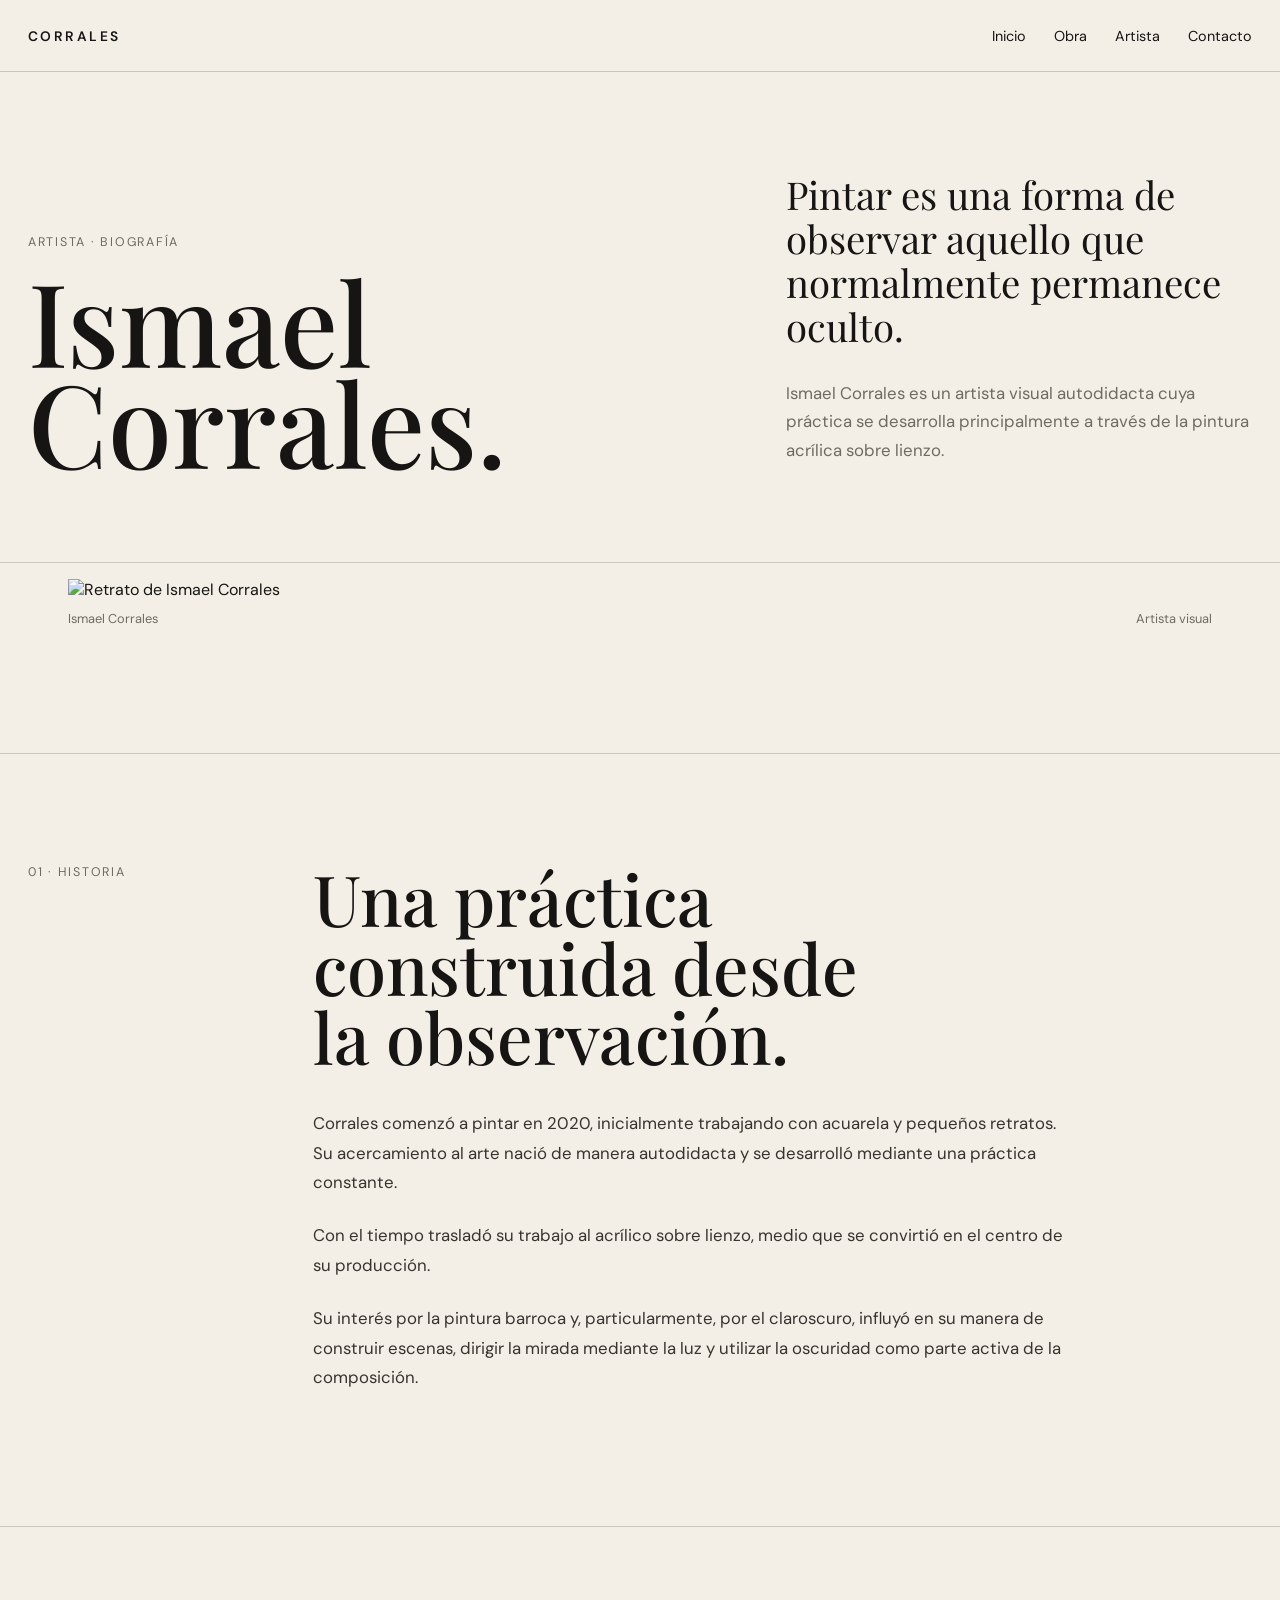
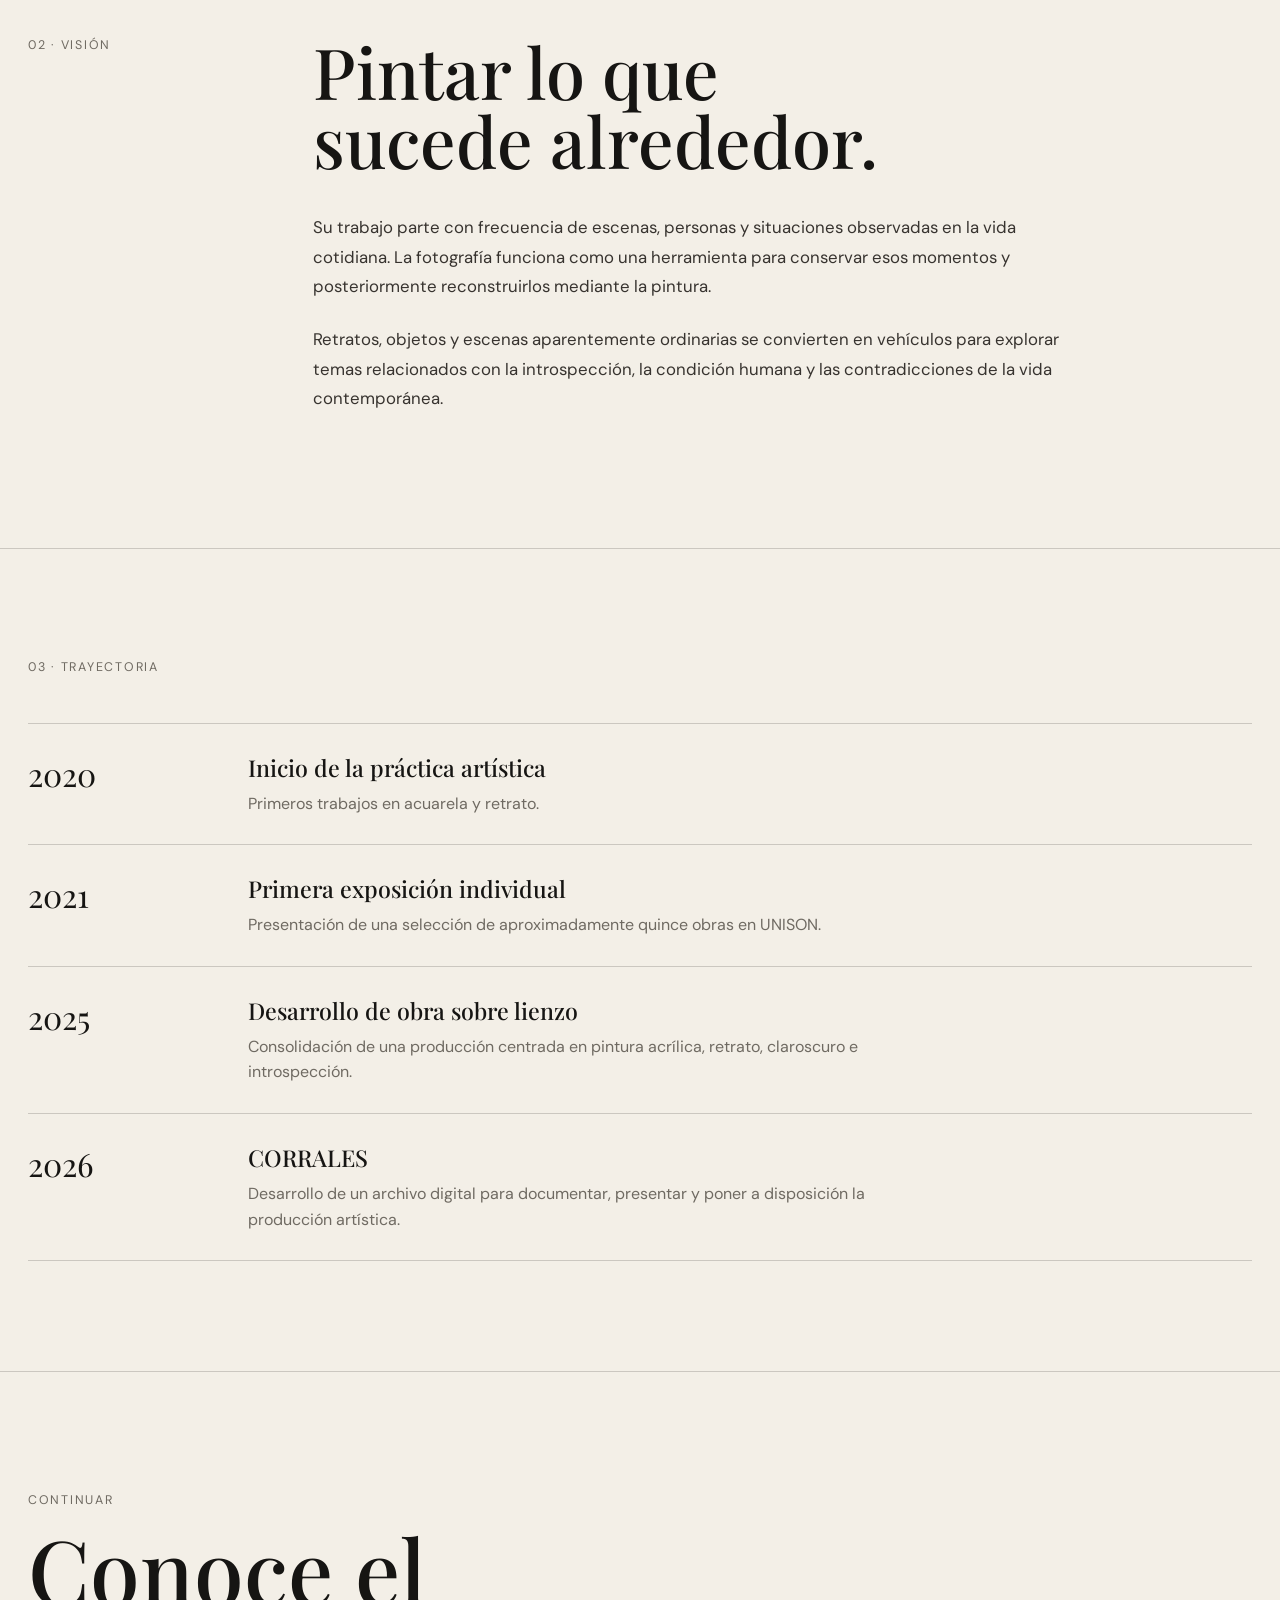
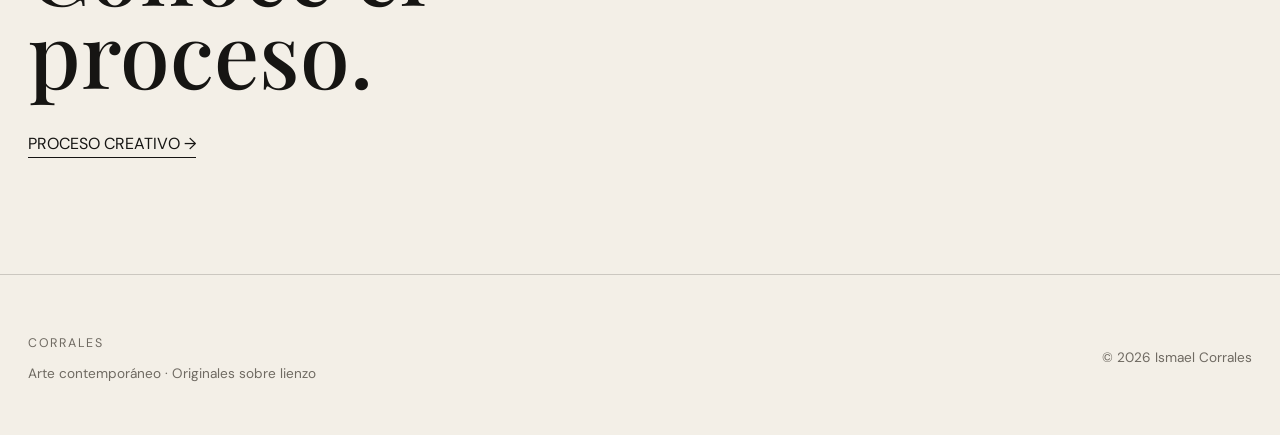
==== artista.html @ 4b5086c7 "Update artista.html" ====
<!DOCTYPE html>
<html lang="es">

<head>

  <meta charset="UTF-8">

  <meta
    name="viewport"
    content="width=device-width, initial-scale=1.0"
  >

  <title>Artista — Ismael Corrales</title>

  <meta
    name="description"
    content="Conoce la historia, trayectoria y práctica artística de Ismael Corrales."
  >


  <!-- FUENTES -->

  <link rel="preconnect" href="https://fonts.googleapis.com">

  <link
    rel="preconnect"
    href="https://fonts.gstatic.com"
    crossorigin
  >

  <link
    href="https://fonts.googleapis.com/css2?family=DM+Sans:wght@300;400;500;600&family=Playfair+Display:wght@400;500&display=swap"
    rel="stylesheet"
  >


  <!-- CSS -->

  <link
    rel="stylesheet"
    href="./styles.css?v=10"
  >

</head>


<body>


  <!-- =====================================================
       HEADER
       ===================================================== -->

  <header class="site-header">

    <a
      href="./index.html"
      class="brand"
    >
      CORRALES
    </a>


    <nav class="nav">

      <a href="./index.html">
        Inicio
      </a>

      <a href="./obra.html">
        Obra
      </a>

      <a href="./artista.html">
        Artista
      </a>

      <a href="./index.html#contacto">
        Contacto
      </a>

    </nav>

  </header>



  <main>


    <!-- =====================================================
         PRESENTACIÓN
         ===================================================== -->

    <section class="artist-hero">


      <div class="artist-hero-heading">

        <p class="eyebrow">
          ARTISTA · BIOGRAFÍA
        </p>

        <h1>
          Ismael<br>
          Corrales.
        </h1>

      </div>


      <div class="artist-introduction">

        <p class="artist-lead">
          Pintar es una forma de observar aquello que normalmente
          permanece oculto.
        </p>

        <p>
          Ismael Corrales es un artista visual autodidacta cuya práctica
          se desarrolla principalmente a través de la pintura acrílica
          sobre lienzo.
        </p>

      </div>

    </section>



    <!-- =====================================================
         RETRATO DEL ARTISTA
         ===================================================== -->

    <section class="artist-portrait">

      <figure class="artist-photo">

        <img
          src="./assets/8DF3FE0A-C471-41EB-BF52-36356DDD9F431.png"
          alt="Retrato de Ismael Corrales"
          loading="eager"
        >

        <figcaption>

          <span>
            Ismael Corrales
          </span>

          <span>
            Artista visual
          </span>

        </figcaption>

      </figure>

    </section>



    <!-- =====================================================
         HISTORIA
         ===================================================== -->

    <section class="artist-story">


      <div>

        <p class="section-number">
          01 · HISTORIA
        </p>

      </div>


      <div class="artist-story-content">

        <h2>
          Una práctica construida desde la observación.
        </h2>


        <p>
          Corrales comenzó a pintar en 2020, inicialmente trabajando
          con acuarela y pequeños retratos. Su acercamiento al arte
          nació de manera autodidacta y se desarrolló mediante una
          práctica constante.
        </p>


        <p>
          Con el tiempo trasladó su trabajo al acrílico sobre lienzo,
          medio que se convirtió en el centro de su producción.
        </p>


        <p>
          Su interés por la pintura barroca y, particularmente, por
          el claroscuro, influyó en su manera de construir escenas,
          dirigir la mirada mediante la luz y utilizar la oscuridad
          como parte activa de la composición.
        </p>

      </div>

    </section>



    <!-- =====================================================
         VISIÓN
         ===================================================== -->

    <section class="artist-story">


      <div>

        <p class="section-number">
          02 · VISIÓN
        </p>

      </div>


      <div class="artist-story-content">

        <h2>
          Pintar lo que sucede alrededor.
        </h2>


        <p>
          Su trabajo parte con frecuencia de escenas, personas y
          situaciones observadas en la vida cotidiana. La fotografía
          funciona como una herramienta para conservar esos momentos
          y posteriormente reconstruirlos mediante la pintura.
        </p>


        <p>
          Retratos, objetos y escenas aparentemente ordinarias se
          convierten en vehículos para explorar temas relacionados
          con la introspección, la condición humana y las
          contradicciones de la vida contemporánea.
        </p>

      </div>

    </section>



    <!-- =====================================================
         TRAYECTORIA
         ===================================================== -->

    <section class="artist-timeline">


      <p class="section-number">
        03 · TRAYECTORIA
      </p>


      <div class="timeline">


        <div class="timeline-item">

          <span>
            2020
          </span>

          <div>

            <h3>
              Inicio de la práctica artística
            </h3>

            <p>
              Primeros trabajos en acuarela y retrato.
            </p>

          </div>

        </div>



        <div class="timeline-item">

          <span>
            2021
          </span>

          <div>

            <h3>
              Primera exposición individual
            </h3>

            <p>
              Presentación de una selección de aproximadamente
              quince obras en UNISON.
            </p>

          </div>

        </div>



        <div class="timeline-item">

          <span>
            2025
          </span>

          <div>

            <h3>
              Desarrollo de obra sobre lienzo
            </h3>

            <p>
              Consolidación de una producción centrada en pintura
              acrílica, retrato, claroscuro e introspección.
            </p>

          </div>

        </div>



        <div class="timeline-item">

          <span>
            2026
          </span>

          <div>

            <h3>
              CORRALES
            </h3>

            <p>
              Desarrollo de un archivo digital para documentar,
              presentar y poner a disposición la producción artística.
            </p>

          </div>

        </div>


      </div>

    </section>



    <!-- =====================================================
         CONTINUAR
         ===================================================== -->

    <section class="artist-next">

      <p class="eyebrow">
        CONTINUAR
      </p>

      <h2>
        Conoce el<br>
        proceso.
      </h2>

      <a
        href="./proceso.html"
        class="text-link"
      >
        PROCESO CREATIVO →
      </a>

    </section>


  </main>



  <!-- =====================================================
       FOOTER
       ===================================================== -->

  <footer class="footer">

    <div>

      <p class="section-number">
        CORRALES
      </p>

      <p>
        Arte contemporáneo · Originales sobre lienzo
      </p>

    </div>


    <p>
      © 2026 Ismael Corrales
    </p>

  </footer>


</body>

</html>
---- styles.css ----
/* =========================================================
   CORRALES — STYLESHEET
   ========================================================= */

:root{
  --bg:#f3efe7;
  --ink:#161513;
  --muted:#6f6a62;
  --line:rgba(22,21,19,.18);
  --max:1420px;
}

*{
  box-sizing:border-box;
}

html{
  scroll-behavior:smooth;
}

body{
  margin:0;
  background:var(--bg);
  color:var(--ink);
  font-family:"DM Sans",sans-serif;
}

img{
  display:block;
  width:100%;
  height:auto;
}

a{
  color:inherit;
  text-decoration:none;
}


/* =========================================================
   HEADER
   ========================================================= */

.site-header{
  position:sticky;
  top:0;
  z-index:20;

  display:flex;
  align-items:center;
  justify-content:space-between;

  min-height:72px;
  padding:18px 28px;

  border-bottom:1px solid var(--line);

  background:rgba(243,239,231,.96);

  backdrop-filter:blur(10px);
  -webkit-backdrop-filter:blur(10px);
}

.brand{
  font-weight:600;
  letter-spacing:.18em;
  font-size:.86rem;
}

.nav{
  display:flex;
  gap:28px;
  font-size:.9rem;
}


/* =========================================================
   CONTENEDORES
   ========================================================= */

main,
.footer{
  max-width:var(--max);
  margin:auto;
}


/* =========================================================
   TIPOGRAFÍA GENERAL
   ========================================================= */

.eyebrow,
.section-number{
  margin:0;

  font-size:.78rem;

  text-transform:uppercase;

  letter-spacing:.14em;

  color:var(--muted);
}

h1,
h2{
  font-family:"Playfair Display",serif;
  font-weight:500;
}

.text-link{
  border-bottom:1px solid var(--ink);
  padding-bottom:3px;
}


/* =========================================================
   HOME — HERO
   ========================================================= */

.hero{
  min-height:92vh;

  padding:42px 28px 64px;

  display:grid;

  grid-template-columns:.8fr 1.2fr;

  gap:48px;

  align-items:end;
}

.hero-copy{
  padding-bottom:8vh;
}

.hero h1{
  font-size:clamp(3.1rem,7vw,7.2rem);

  line-height:.92;

  max-width:8.5ch;

  margin:20px 0 34px;
}

.hero-art img{
  max-height:74vh;

  object-fit:cover;
}

figcaption{
  display:flex;

  justify-content:space-between;

  gap:12px;

  margin-top:10px;

  font-size:.8rem;

  color:var(--muted);
}


/* =========================================================
   HOME — SECCIONES
   ========================================================= */

.section{
  padding:100px 28px;

  border-top:1px solid var(--line);
}

.section h2{
  font-size:clamp(2.8rem,5vw,5.8rem);

  line-height:1;

  margin:18px 0 40px;
}

.section p{
  line-height:1.65;
}


/* =========================================================
   HOME — OBRAS
   ========================================================= */

.works-grid{
  display:grid;

  grid-template-columns:repeat(2,minmax(0,1fr));

  gap:70px 28px;
}

.work h3{
  margin:14px 0 6px;

  font-family:"Playfair Display",serif;

  font-size:1.4rem;

  font-weight:500;
}

.work p{
  margin:3px 0;

  color:var(--muted);

  font-size:.85rem;
}


/* =========================================================
   CATÁLOGO — CABECERA
   ========================================================= */

.catalog-header{
  padding:90px 28px 65px;

  border-bottom:1px solid var(--line);
}

.catalog-header h1{
  margin:18px 0 18px;

  font-size:clamp(3.5rem,8vw,7rem);

  line-height:.95;
}

.catalog-intro{
  max-width:680px;

  margin:0;

  font-size:1.15rem;

  line-height:1.6;

  color:var(--muted);
}


/* =========================================================
   CATÁLOGO — FILTROS
   ========================================================= */

.catalog-filters{
  display:flex;

  flex-wrap:wrap;

  gap:10px 26px;

  margin-top:48px;

  padding-top:18px;

  border-top:1px solid var(--line);

  font-size:.85rem;

  text-transform:uppercase;

  letter-spacing:.08em;
}

.catalog-filters span,
.catalog-filters a{
  cursor:pointer;
}


/* =========================================================
   CATÁLOGO — GRID
   ========================================================= */

.catalog-grid{
  padding:70px 28px 120px;

  display:grid;

  grid-template-columns:repeat(2,minmax(0,1fr));

  gap:80px 28px;
}

.catalog-item{
  min-width:0;

  display:flex;

  flex-direction:column;
}

.catalog-item img{
  width:100%;

  height:auto;

  background:#ddd;
}

.catalog-info{
  margin-top:12px;

  padding-top:14px;

  border-top:1px solid var(--line);
}

.catalog-info h2{
  margin:0 0 10px;

  font-size:1.5rem;

  line-height:1.15;
}

.catalog-info p{
  margin:4px 0;

  color:var(--muted);

  font-size:.85rem;

  line-height:1.45;
}

.catalog-bottom{
  display:flex;

  justify-content:space-between;

  gap:20px;

  margin-top:16px;

  padding-top:12px;

  border-top:1px solid var(--line);

  font-size:.78rem;

  text-transform:uppercase;

  letter-spacing:.07em;
}


/* =========================================================
   FICHA INDIVIDUAL
   ========================================================= */

.artwork-page{
  padding-bottom:120px;
}

.artwork-heading{
  padding:90px 28px 60px;

  border-bottom:1px solid var(--line);
}

.artwork-heading h1{
  margin:18px 0 0;

  max-width:none;

  font-size:clamp(3.8rem,8vw,8rem);

  line-height:.92;
}

.artwork-layout{
  padding:70px 28px 110px;

  display:grid;

  grid-template-columns:minmax(0,1.55fr) minmax(280px,.65fr);

  gap:55px;

  align-items:start;
}

.artwork-image img{
  width:100%;

  height:auto;

  object-fit:contain;

  background:#e7e1d7;
}

.artwork-details{
  position:sticky;

  top:110px;
}

.artwork-meta{
  border-top:1px solid var(--line);
}

.artwork-meta p{
  display:grid;

  grid-template-columns:120px 1fr;

  gap:20px;

  margin:0;

  padding:14px 0;

  border-bottom:1px solid var(--line);

  font-size:.9rem;

  line-height:1.45;
}

.artwork-meta p span{
  color:var(--muted);

  text-transform:uppercase;

  letter-spacing:.08em;

  font-size:.69rem;
}

.artwork-button{
  display:inline-block;

  margin-top:28px;

  padding:15px 20px;

  background:var(--ink);

  color:var(--bg);

  font-size:.8rem;

  text-transform:uppercase;

  letter-spacing:.1em;
}

.artwork-text,
.artwork-purchase{
  padding:100px 28px;

  border-top:1px solid var(--line);

  display:grid;

  grid-template-columns:.4fr 1.6fr;

  gap:50px;
}

.artwork-text h2,
.artwork-purchase h2{
  margin:0 0 25px;

  font-size:clamp(2.8rem,5vw,5rem);

  line-height:1;
}

.artwork-text > div > p,
.artwork-purchase > div > p{
  max-width:760px;

  margin:0;

  font-size:1.08rem;

  line-height:1.7;

  color:#38342f;
}


/* =========================================================
   ARTISTA — HERO
   ========================================================= */

.artist-hero{
  padding:100px 28px 90px;

  display:grid;

  grid-template-columns:1.2fr .8fr;

  gap:60px;

  align-items:end;

  border-bottom:1px solid var(--line);
}

.artist-hero-heading h1{
  margin:20px 0 0;

  max-width:none;

  font-size:clamp(4rem,9vw,8.5rem);

  line-height:.88;
}

.artist-introduction{
  max-width:520px;

  padding-bottom:8px;
}

.artist-lead{
  margin:0 0 30px;

  font-family:"Playfair Display",serif;

  font-size:clamp(1.8rem,3vw,3rem);

  line-height:1.15;
}

.artist-introduction > p:last-child{
  margin:0;

  color:var(--muted);

  font-size:1.05rem;

  line-height:1.7;
}


/* =========================================================
   ARTISTA — RETRATO
   ========================================================= */

.artist-portrait{
  padding:0 28px 110px;
}

.artist-photo-placeholder{
  min-height:72vh;

  display:flex;

  align-items:center;

  justify-content:center;

  border:1px solid var(--line);

  background:#e4ded4;

  color:var(--muted);

  font-size:.72rem;

  letter-spacing:.15em;

  text-transform:uppercase;
}


/* =========================================================
   ARTISTA — HISTORIA / VISIÓN
   ========================================================= */

.artist-story{
  padding:110px 28px;

  display:grid;

  grid-template-columns:.4fr 1.6fr;

  gap:50px;

  border-top:1px solid var(--line);
}

.artist-story-content{
  max-width:900px;
}

.artist-story-content h2{
  margin:0 0 38px;

  max-width:14ch;

  font-size:clamp(3rem,5.5vw,6rem);

  line-height:.98;
}

.artist-story-content p{
  max-width:760px;

  margin:0 0 24px;

  font-size:1.05rem;

  line-height:1.75;

  color:#37332f;
}


/* =========================================================
   ARTISTA — TRAYECTORIA
   ========================================================= */

.artist-timeline{
  padding:110px 28px;

  border-top:1px solid var(--line);
}

.artist-timeline > .section-number{
  margin-bottom:48px;
}

.timeline{
  border-top:1px solid var(--line);
}

.timeline-item{
  display:grid;

  grid-template-columns:180px 1fr;

  gap:40px;

  padding:28px 0;

  border-bottom:1px solid var(--line);
}

.timeline-item > span{
  font-family:"Playfair Display",serif;

  font-size:2rem;
}

.timeline-item h3{
  margin:0 0 8px;

  font-family:"Playfair Display",serif;

  font-size:1.45rem;

  font-weight:500;
}

.timeline-item p{
  max-width:680px;

  margin:0;

  color:var(--muted);

  line-height:1.6;
}


/* =========================================================
   ARTISTA — SIGUIENTE
   ========================================================= */

.artist-next{
  padding:120px 28px;

  border-top:1px solid var(--line);
}

.artist-next h2{
  margin:20px 0 40px;

  font-size:clamp(3.5rem,7vw,7rem);

  line-height:.92;
}


/* =========================================================
   FOOTER
   ========================================================= */

.footer{
  padding:60px 28px 40px;

  border-top:1px solid var(--line);

  display:flex;

  justify-content:space-between;

  gap:30px;

  color:var(--muted);

  font-size:.85rem;
}


/* =========================================================
   TABLET
   ========================================================= */

@media(max-width:900px){

  .hero{
    grid-template-columns:1fr;
  }

  .works-grid{
    grid-template-columns:1fr;
  }

  .artwork-layout{
    grid-template-columns:1fr;
  }

  .artwork-details{
    position:static;
  }

  .artist-hero{
    grid-template-columns:1fr;
  }

  .artist-story{
    grid-template-columns:1fr;
  }

}


/* =========================================================
   MÓVIL
   ========================================================= */

@media(max-width:800px){

  .site-header{
    padding:18px;
  }

  .nav{
    display:none;
  }


  /* ---------- HOME ---------- */

  .hero{
    min-height:auto;

    padding:50px 18px 70px;

    grid-template-columns:1fr;

    gap:45px;
  }

  .hero-copy{
    padding-bottom:0;
  }

  .hero h1{
    font-size:clamp(3.2rem,15vw,5.2rem);
  }

  .section{
    padding:75px 18px;
  }

  .works-grid{
    grid-template-columns:1fr;

    gap:55px;
  }


  /* ---------- CATÁLOGO ---------- */

  .catalog-header{
    padding:70px 18px 42px;
  }

  .catalog-header h1{
    margin:18px 0 26px;

    font-size:clamp(3.2rem,14vw,5rem);

    line-height:.94;
  }

  .catalog-intro{
    max-width:330px;

    font-size:.98rem;

    line-height:1.55;
  }

  .catalog-filters{
    gap:12px 18px;

    margin-top:32px;

    padding-top:18px;

    font-size:.68rem;

    letter-spacing:.07em;
  }

  .catalog-grid{
    padding:42px 18px 90px;

    grid-template-columns:repeat(2,minmax(0,1fr));

    column-gap:14px;

    row-gap:52px;
  }

  .catalog-item img{
    aspect-ratio:4 / 5;

    object-fit:cover;

    object-position:center;
  }

  .catalog-info{
    margin-top:9px;

    padding-top:9px;
  }

  .catalog-info h2{
    margin:0 0 7px;

    font-size:.92rem;

    line-height:1.08;
  }

  .catalog-info p{
    margin:2px 0;

    font-size:.64rem;

    line-height:1.28;
  }

  .catalog-bottom{
    display:flex;

    flex-direction:column;

    gap:2px;

    margin-top:7px;

    padding-top:7px;

    font-size:.56rem;

    line-height:1.25;

    letter-spacing:.05em;
  }


  /* ---------- FICHA ---------- */

  .artwork-page{
    padding-bottom:80px;
  }

  .artwork-heading{
    padding:72px 18px 42px;
  }

  .artwork-heading h1{
    margin:16px 0 0;

    font-size:clamp(3.4rem,15vw,5.5rem);

    line-height:.92;
  }

  .artwork-layout{
    padding:38px 18px 80px;

    display:block;
  }

  .artwork-image{
    margin-bottom:38px;
  }

  .artwork-image img{
    width:100%;

    height:auto;

    object-fit:contain;

    background:transparent;
  }

  .artwork-details{
    position:static;
  }

  .artwork-meta p{
    grid-template-columns:92px 1fr;

    gap:14px;

    padding:12px 0;

    font-size:.82rem;
  }

  .artwork-meta p span{
    font-size:.6rem;
  }

  .artwork-button{
    width:100%;

    text-align:center;

    margin-top:22px;

    padding:15px 14px;

    font-size:.72rem;
  }

  .artwork-text,
  .artwork-purchase{
    padding:72px 18px;

    display:block;
  }

  .artwork-text .section-number,
  .artwork-purchase .section-number{
    margin-bottom:28px;
  }

  .artwork-text h2,
  .artwork-purchase h2{
    margin:0 0 24px;

    font-size:clamp(2.7rem,12vw,4rem);
  }

  .artwork-text > div > p,
  .artwork-purchase > div > p{
    font-size:1rem;

    line-height:1.65;
  }


  /* =======================================================
     ARTISTA — MÓVIL
     ======================================================= */

  .artist-hero{
    padding:72px 18px 58px;

    display:block;
  }

  .artist-hero-heading h1{
    margin:16px 0 42px;

    font-size:clamp(4rem,19vw,6rem);

    line-height:.86;
  }

  .artist-introduction{
    max-width:none;
  }

  .artist-lead{
    margin-bottom:24px;

    font-size:2rem;

    line-height:1.12;
  }

  .artist-introduction > p:last-child{
    font-size:.96rem;

    line-height:1.65;
  }


  /* ---------- RETRATO ---------- */

  .artist-portrait{
    padding:0 18px 80px;
  }

  .artist-photo-placeholder{
    min-height:62vh;

    font-size:.62rem;
  }


  /* ---------- HISTORIA ---------- */

  .artist-story{
    padding:78px 18px;

    display:block;
  }

  .artist-story > div:first-child{
    margin-bottom:32px;
  }

  .artist-story-content h2{
    margin:0 0 30px;

    font-size:clamp(3rem,13vw,4.6rem);

    line-height:.96;
  }

  .artist-story-content p{
    font-size:.98rem;

    line-height:1.68;
  }


  /* ---------- TRAYECTORIA ---------- */

  .artist-timeline{
    padding:78px 18px;
  }

  .artist-timeline > .section-number{
    margin-bottom:34px;
  }

  .timeline-item{
    grid-template-columns:70px 1fr;

    gap:18px;

    padding:22px 0;
  }

  .timeline-item > span{
    font-size:1.4rem;
  }

  .timeline-item h3{
    font-size:1.15rem;

    line-height:1.2;
  }

  .timeline-item p{
    font-size:.86rem;

    line-height:1.55;
  }


  /* ---------- SIGUIENTE ---------- */

  .artist-next{
    padding:82px 18px;
  }

  .artist-next h2{
    margin:18px 0 34px;

    font-size:clamp(3.2rem,15vw,5rem);
  }


  /* ---------- FOOTER ---------- */

  .footer{
    padding:45px 18px 30px;

    display:block;

    font-size:.78rem;
  }

  .footer > p{
    margin-top:30px;
  }

}


/* =========================================================
   PANTALLAS MUY PEQUEÑAS
   ========================================================= */

@media(max-width:380px){

  .catalog-grid{
    padding-left:14px;

    padding-right:14px;

    column-gap:10px;
  }

  .catalog-info h2{
    font-size:.86rem;
  }

  .catalog-info p{
    font-size:.61rem;
  }

  .catalog-bottom{
    font-size:.53rem;
  }

  .artwork-meta p{
    grid-template-columns:82px 1fr;
  }

  .artist-lead{
    font-size:1.75rem;
  }

}
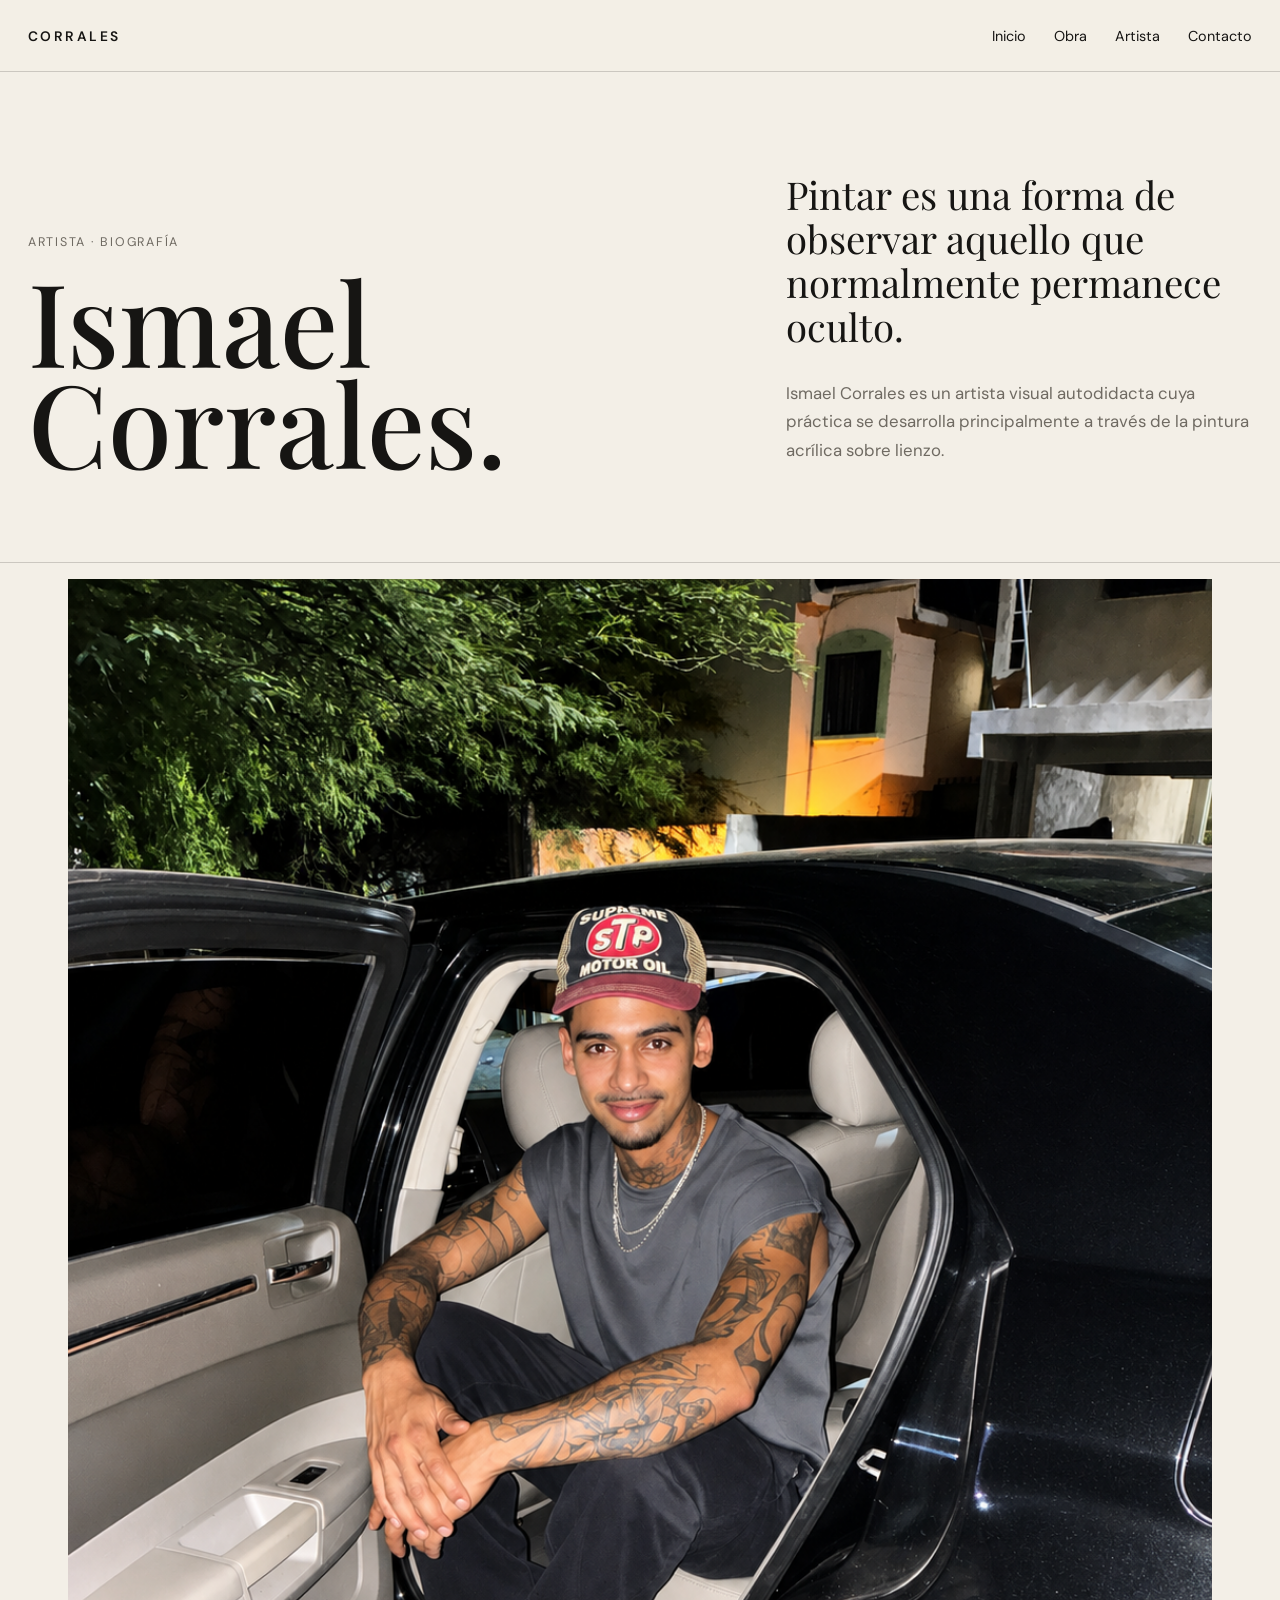
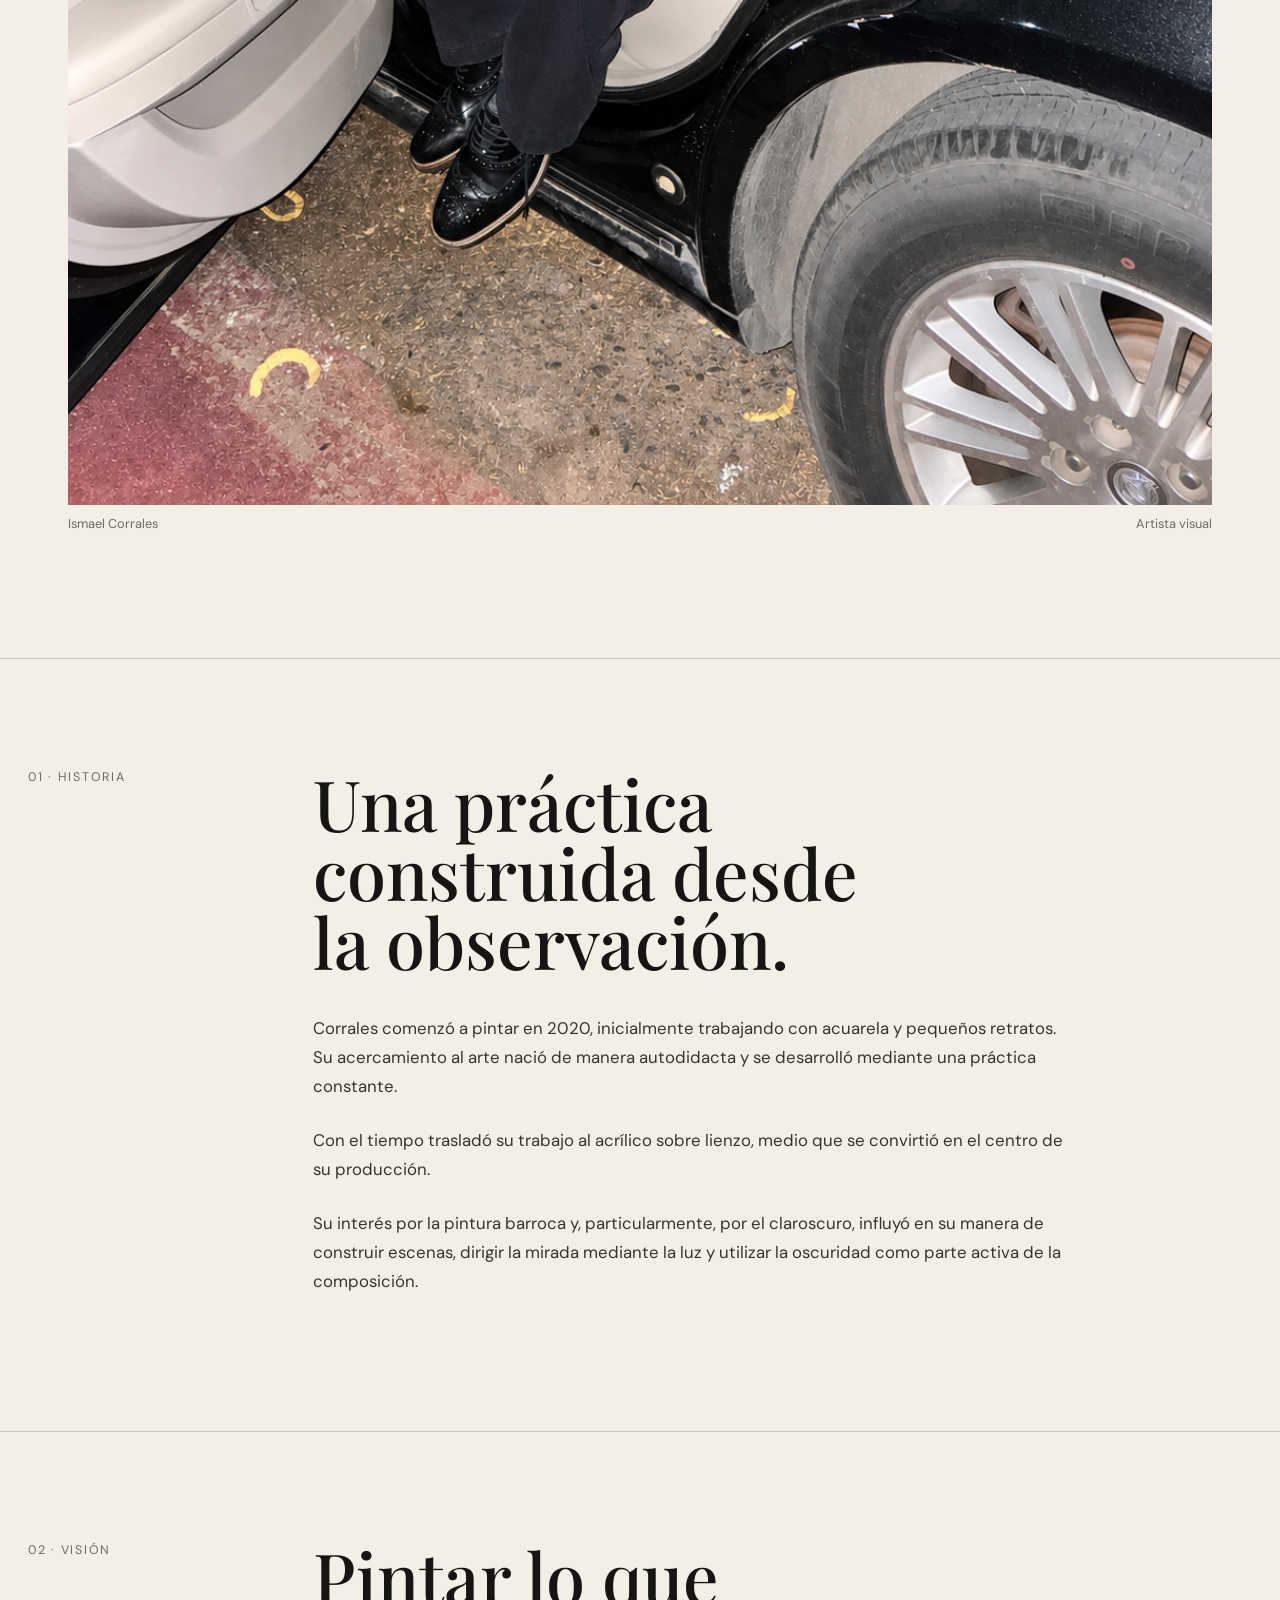
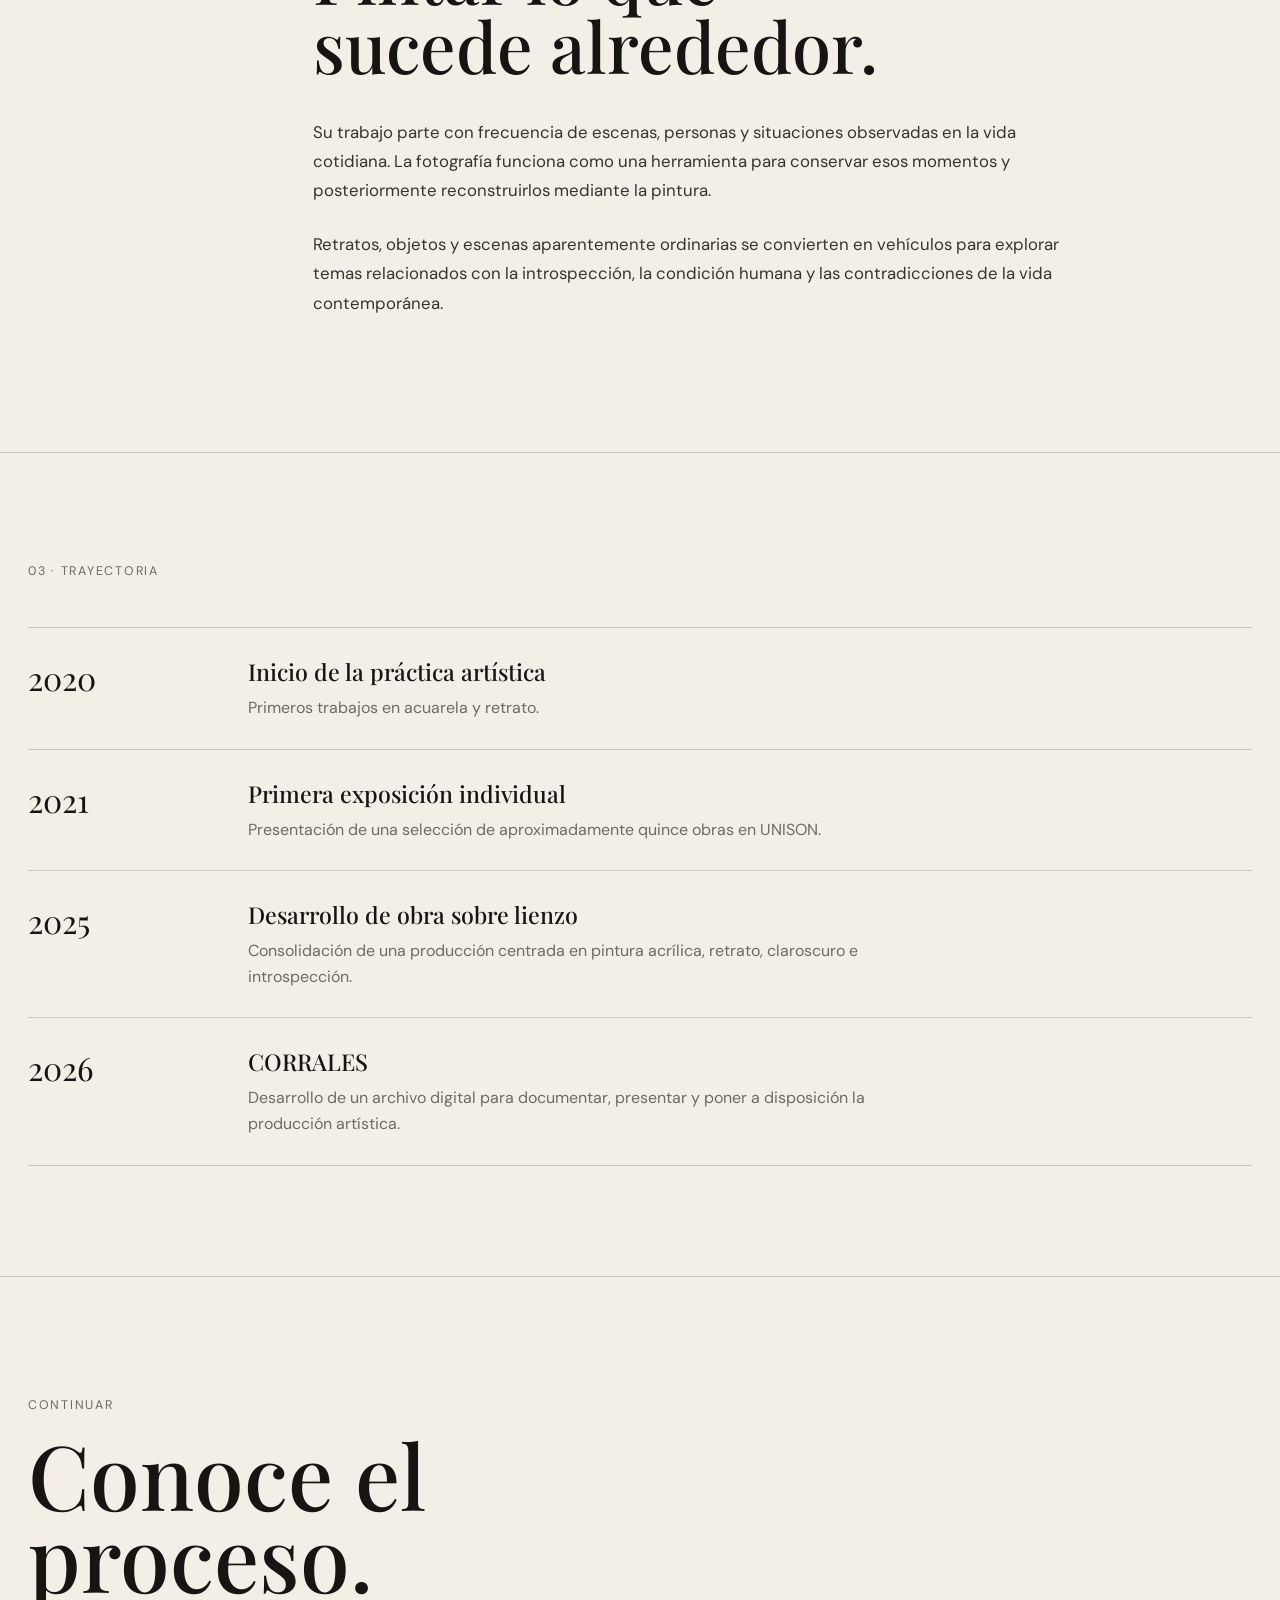
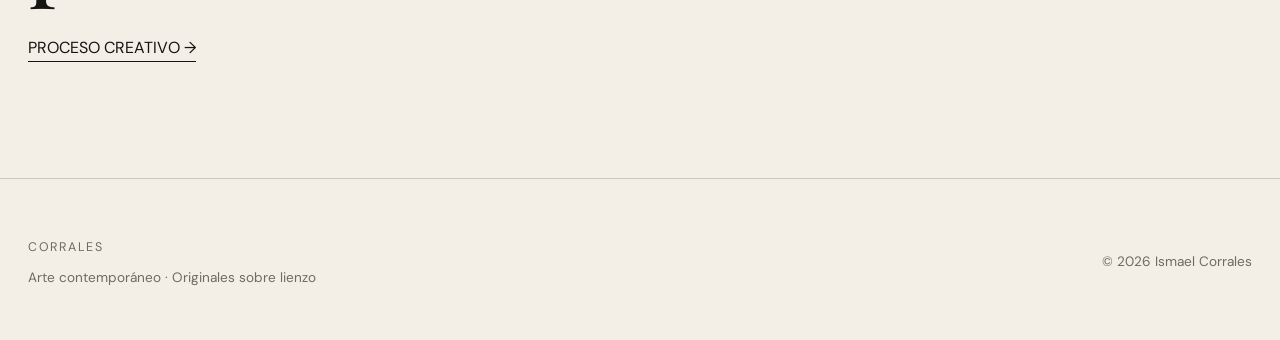
==== commit 2e234b8b: "Update artista.html" ====
--- a/artista.html
+++ b/artista.html
@@ -137,7 +137,7 @@
       <figure class="artist-photo">
 
         <img
-          src="./assets/8DF3FE0A-C471-41EB-BF52-36356DDD9F431.png"
+          src="./assets/retrato.png.PNG"
           alt="Retrato de Ismael Corrales"
           loading="eager"
         >
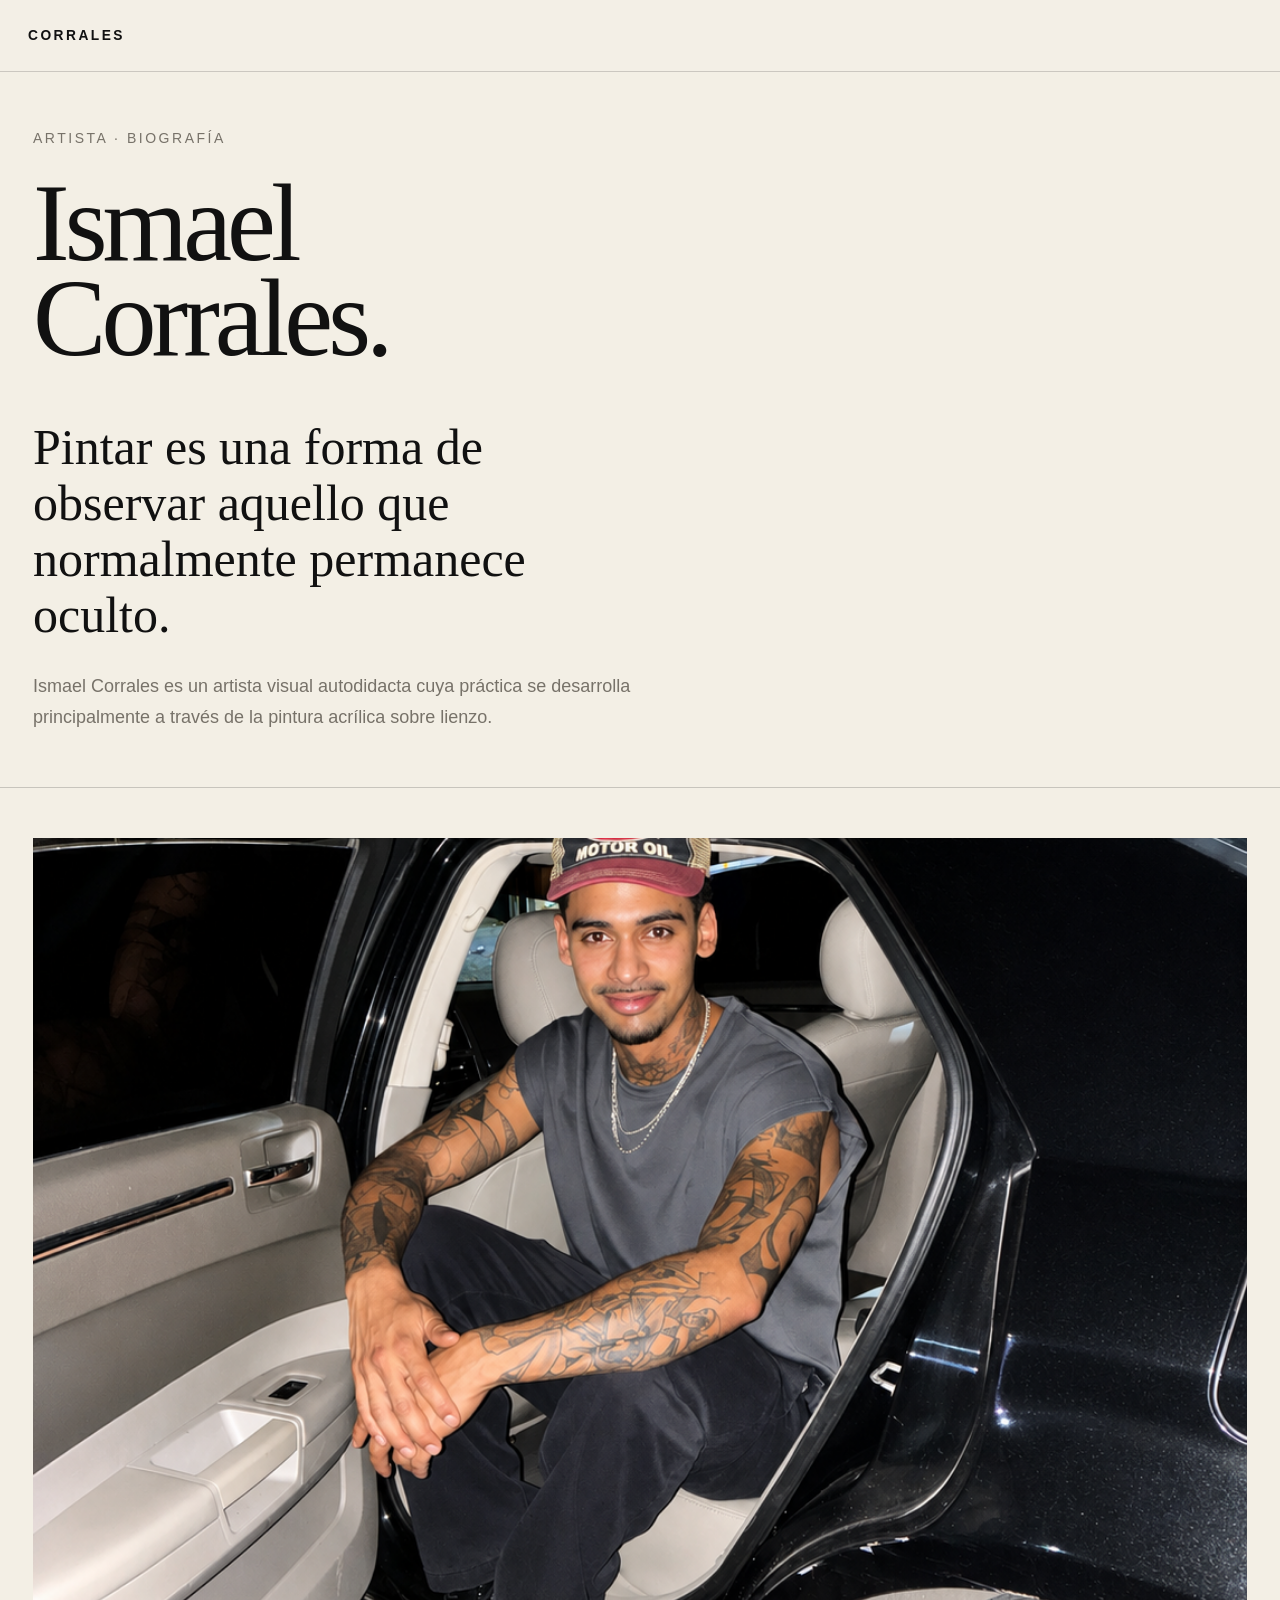
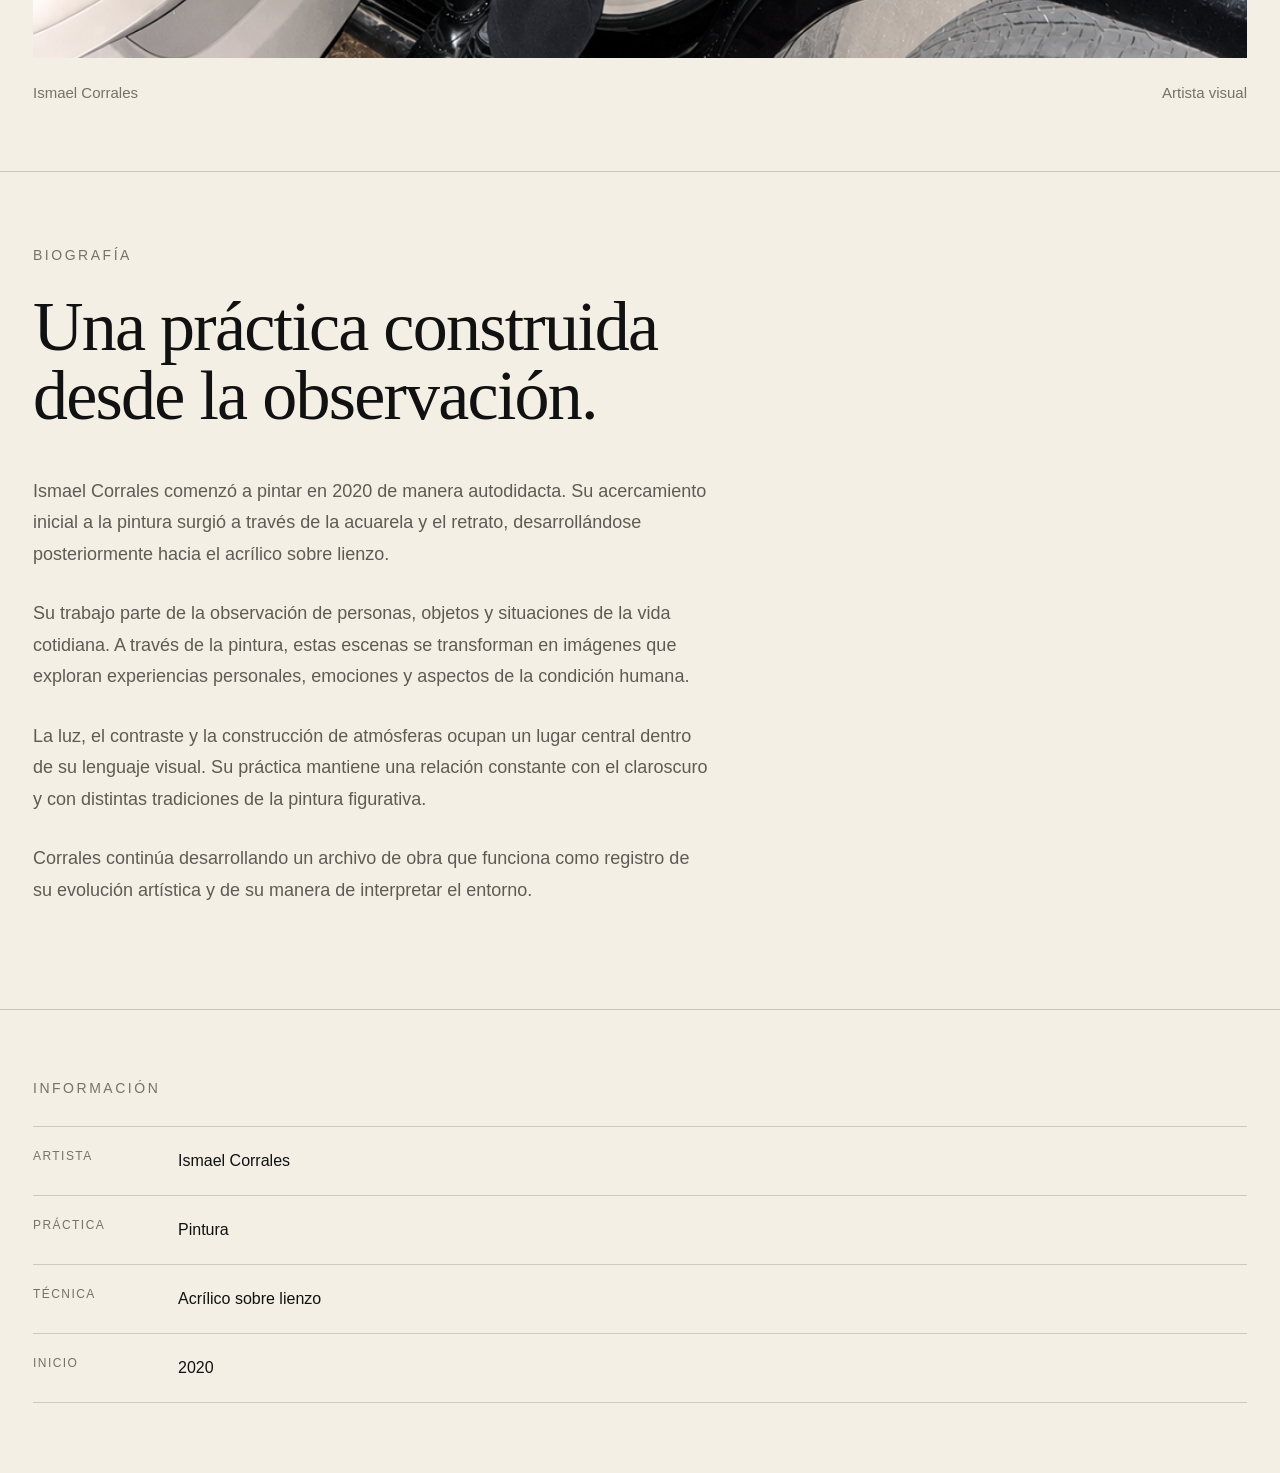
==== commit 839ddab2: "Update artista.html" ====
--- a/artista.html
+++ b/artista.html
@@ -2,7 +2,6 @@
 <html lang="es">
 
 <head>
-
   <meta charset="UTF-8">
 
   <meta
@@ -10,77 +9,230 @@
     content="width=device-width, initial-scale=1.0"
   >
 
-  <title>Artista — Ismael Corrales</title>
-
-  <meta
-    name="description"
-    content="Conoce la historia, trayectoria y práctica artística de Ismael Corrales."
-  >
-
-
-  <!-- FUENTES -->
-
-  <link rel="preconnect" href="https://fonts.googleapis.com">
-
-  <link
-    rel="preconnect"
-    href="https://fonts.gstatic.com"
-    crossorigin
-  >
-
-  <link
-    href="https://fonts.googleapis.com/css2?family=DM+Sans:wght@300;400;500;600&family=Playfair+Display:wght@400;500&display=swap"
-    rel="stylesheet"
-  >
-
-
-  <!-- CSS -->
-
-  <link
-    rel="stylesheet"
-    href="./styles.css?v=10"
-  >
-
+  <title>Ismael Corrales — Artista</title>
+
+  <link rel="stylesheet" href="./styles.css?v=12">
+
+  <style>
+
+    /* =========================
+       PÁGINA ARTISTA
+    ========================= */
+
+    .artist-page {
+      background: #f3efe5;
+      color: #111;
+    }
+
+
+    /* CABECERA */
+
+    .artist-header {
+      padding: 58px 33px 55px;
+      border-bottom: 1px solid rgba(0,0,0,.18);
+    }
+
+    .artist-eyebrow {
+      margin: 0 0 30px;
+      font-family: Arial, Helvetica, sans-serif;
+      font-size: 14px;
+      letter-spacing: .18em;
+      text-transform: uppercase;
+      color: #777269;
+    }
+
+    .artist-title {
+      margin: 0;
+      font-family: Georgia, "Times New Roman", serif;
+      font-size: clamp(64px, 14vw, 110px);
+      line-height: .86;
+      font-weight: 400;
+      letter-spacing: -.045em;
+    }
+
+    .artist-statement {
+      max-width: 620px;
+      margin: 54px 0 28px;
+      font-family: Georgia, "Times New Roman", serif;
+      font-size: clamp(31px, 7vw, 50px);
+      line-height: 1.12;
+      font-weight: 400;
+    }
+
+    .artist-intro {
+      max-width: 620px;
+      margin: 0;
+      font-family: Arial, Helvetica, sans-serif;
+      font-size: 18px;
+      line-height: 1.7;
+      color: #777269;
+    }
+
+
+    /* RETRATO */
+
+    .artist-portrait {
+      padding: 0 33px 70px;
+      border-bottom: 1px solid rgba(0,0,0,.18);
+    }
+
+    .artist-photo {
+      margin: 0;
+      padding-top: 50px;
+    }
+
+    .artist-photo img {
+      display: block;
+      width: 100%;
+      height: auto;
+      max-height: 820px;
+      object-fit: cover;
+      object-position: center;
+    }
+
+    .artist-photo figcaption {
+      display: flex;
+      justify-content: space-between;
+      gap: 20px;
+      padding-top: 16px;
+
+      font-family: Arial, Helvetica, sans-serif;
+      font-size: 15px;
+      color: #777269;
+    }
+
+
+    /* BIOGRAFÍA */
+
+    .artist-biography {
+      padding: 75px 33px;
+      border-bottom: 1px solid rgba(0,0,0,.18);
+    }
+
+    .section-label {
+      margin: 0 0 30px;
+      font-family: Arial, Helvetica, sans-serif;
+      font-size: 14px;
+      letter-spacing: .18em;
+      text-transform: uppercase;
+      color: #777269;
+    }
+
+    .biography-title {
+      max-width: 650px;
+      margin: 0 0 45px;
+      font-family: Georgia, "Times New Roman", serif;
+      font-size: clamp(42px, 9vw, 70px);
+      line-height: .98;
+      font-weight: 400;
+      letter-spacing: -.025em;
+    }
+
+    .biography-text {
+      max-width: 680px;
+    }
+
+    .biography-text p {
+      margin: 0 0 28px;
+      font-family: Arial, Helvetica, sans-serif;
+      font-size: 18px;
+      line-height: 1.75;
+      color: #5f5b54;
+    }
+
+
+    /* DATOS */
+
+    .artist-details {
+      padding: 70px 33px;
+    }
+
+    .artist-detail-row {
+      display: grid;
+      grid-template-columns: 115px 1fr;
+      gap: 30px;
+
+      padding: 22px 0;
+      border-top: 1px solid rgba(0,0,0,.16);
+    }
+
+    .artist-detail-row:last-child {
+      border-bottom: 1px solid rgba(0,0,0,.16);
+    }
+
+    .detail-label {
+      font-family: Arial, Helvetica, sans-serif;
+      font-size: 12px;
+      letter-spacing: .12em;
+      text-transform: uppercase;
+      color: #777269;
+    }
+
+    .detail-value {
+      font-family: Arial, Helvetica, sans-serif;
+      font-size: 16px;
+      line-height: 1.5;
+    }
+
+
+    /* MÓVIL */
+
+    @media (max-width: 600px) {
+
+      .artist-header {
+        padding: 55px 33px 60px;
+      }
+
+      .artist-title {
+        font-size: 19vw;
+      }
+
+      .artist-statement {
+        margin-top: 48px;
+        font-size: 9vw;
+      }
+
+      .artist-intro {
+        font-size: 17px;
+      }
+
+      .artist-portrait {
+        padding-left: 33px;
+        padding-right: 33px;
+      }
+
+      .artist-photo img {
+        width: 100%;
+        max-height: none;
+      }
+
+      .artist-biography {
+        padding-top: 65px;
+        padding-bottom: 65px;
+      }
+
+      .artist-detail-row {
+        grid-template-columns: 100px 1fr;
+        gap: 20px;
+      }
+
+    }
+
+  </style>
 </head>
 
 
-<body>
-
-
-  <!-- =====================================================
-       HEADER
-       ===================================================== -->
+<body class="artist-page">
+
+
+  <!-- CABECERA GENERAL -->
 
   <header class="site-header">
 
-    <a
-      href="./index.html"
-      class="brand"
-    >
+    <a href="./index.html" class="brand">
       CORRALES
     </a>
 
-
-    <nav class="nav">
-
-      <a href="./index.html">
-        Inicio
-      </a>
-
-      <a href="./obra.html">
-        Obra
-      </a>
-
-      <a href="./artista.html">
-        Artista
-      </a>
-
-      <a href="./index.html#contacto">
-        Contacto
-      </a>
-
-    </nav>
-
   </header>
 
 
@@ -88,49 +240,34 @@
   <main>
 
 
-    <!-- =====================================================
-         PRESENTACIÓN
-         ===================================================== -->
-
-    <section class="artist-hero">
-
-
-      <div class="artist-hero-heading">
-
-        <p class="eyebrow">
-          ARTISTA · BIOGRAFÍA
-        </p>
-
-        <h1>
-          Ismael<br>
-          Corrales.
-        </h1>
-
-      </div>
-
-
-      <div class="artist-introduction">
-
-        <p class="artist-lead">
-          Pintar es una forma de observar aquello que normalmente
-          permanece oculto.
-        </p>
-
-        <p>
-          Ismael Corrales es un artista visual autodidacta cuya práctica
-          se desarrolla principalmente a través de la pintura acrílica
-          sobre lienzo.
-        </p>
-
-      </div>
+    <!-- INTRODUCCIÓN -->
+
+    <section class="artist-header">
+
+      <p class="artist-eyebrow">
+        Artista · Biografía
+      </p>
+
+      <h1 class="artist-title">
+        Ismael<br>
+        Corrales.
+      </h1>
+
+      <p class="artist-statement">
+        Pintar es una forma de observar aquello que normalmente permanece oculto.
+      </p>
+
+      <p class="artist-intro">
+        Ismael Corrales es un artista visual autodidacta cuya práctica
+        se desarrolla principalmente a través de la pintura acrílica
+        sobre lienzo.
+      </p>
 
     </section>
 
 
 
-    <!-- =====================================================
-         RETRATO DEL ARTISTA
-         ===================================================== -->
+    <!-- RETRATO -->
 
     <section class="artist-portrait">
 
@@ -143,15 +280,8 @@
         >
 
         <figcaption>
-
-          <span>
-            Ismael Corrales
-          </span>
-
-          <span>
-            Artista visual
-          </span>
-
+          <span>Ismael Corrales</span>
+          <span>Artista visual</span>
         </figcaption>
 
       </figure>
@@ -160,266 +290,120 @@
 
 
 
-    <!-- =====================================================
-         HISTORIA
-         ===================================================== -->
-
-    <section class="artist-story">
-
-
-      <div>
-
-        <p class="section-number">
-          01 · HISTORIA
+    <!-- BIOGRAFÍA -->
+
+    <section class="artist-biography">
+
+      <p class="section-label">
+        Biografía
+      </p>
+
+      <h2 class="biography-title">
+        Una práctica construida desde la observación.
+      </h2>
+
+      <div class="biography-text">
+
+        <p>
+          Ismael Corrales comenzó a pintar en 2020 de manera autodidacta.
+          Su acercamiento inicial a la pintura surgió a través de la
+          acuarela y el retrato, desarrollándose posteriormente hacia
+          el acrílico sobre lienzo.
         </p>
 
+        <p>
+          Su trabajo parte de la observación de personas, objetos y
+          situaciones de la vida cotidiana. A través de la pintura,
+          estas escenas se transforman en imágenes que exploran
+          experiencias personales, emociones y aspectos de la
+          condición humana.
+        </p>
+
+        <p>
+          La luz, el contraste y la construcción de atmósferas ocupan
+          un lugar central dentro de su lenguaje visual. Su práctica
+          mantiene una relación constante con el claroscuro y con
+          distintas tradiciones de la pintura figurativa.
+        </p>
+
+        <p>
+          Corrales continúa desarrollando un archivo de obra que
+          funciona como registro de su evolución artística y de su
+          manera de interpretar el entorno.
+        </p>
+
       </div>
 
-
-      <div class="artist-story-content">
-
-        <h2>
-          Una práctica construida desde la observación.
-        </h2>
-
-
-        <p>
-          Corrales comenzó a pintar en 2020, inicialmente trabajando
-          con acuarela y pequeños retratos. Su acercamiento al arte
-          nació de manera autodidacta y se desarrolló mediante una
-          práctica constante.
-        </p>
-
-
-        <p>
-          Con el tiempo trasladó su trabajo al acrílico sobre lienzo,
-          medio que se convirtió en el centro de su producción.
-        </p>
-
-
-        <p>
-          Su interés por la pintura barroca y, particularmente, por
-          el claroscuro, influyó en su manera de construir escenas,
-          dirigir la mirada mediante la luz y utilizar la oscuridad
-          como parte activa de la composición.
-        </p>
+    </section>
+
+
+
+    <!-- INFORMACIÓN -->
+
+    <section class="artist-details">
+
+      <p class="section-label">
+        Información
+      </p>
+
+
+      <div class="artist-detail-row">
+
+        <span class="detail-label">
+          Artista
+        </span>
+
+        <span class="detail-value">
+          Ismael Corrales
+        </span>
 
       </div>
 
+
+      <div class="artist-detail-row">
+
+        <span class="detail-label">
+          Práctica
+        </span>
+
+        <span class="detail-value">
+          Pintura
+        </span>
+
+      </div>
+
+
+      <div class="artist-detail-row">
+
+        <span class="detail-label">
+          Técnica
+        </span>
+
+        <span class="detail-value">
+          Acrílico sobre lienzo
+        </span>
+
+      </div>
+
+
+      <div class="artist-detail-row">
+
+        <span class="detail-label">
+          Inicio
+        </span>
+
+        <span class="detail-value">
+          2020
+        </span>
+
+      </div>
+
     </section>
 
 
-
-    <!-- =====================================================
-         VISIÓN
-         ===================================================== -->
-
-    <section class="artist-story">
-
-
-      <div>
-
-        <p class="section-number">
-          02 · VISIÓN
-        </p>
-
-      </div>
-
-
-      <div class="artist-story-content">
-
-        <h2>
-          Pintar lo que sucede alrededor.
-        </h2>
-
-
-        <p>
-          Su trabajo parte con frecuencia de escenas, personas y
-          situaciones observadas en la vida cotidiana. La fotografía
-          funciona como una herramienta para conservar esos momentos
-          y posteriormente reconstruirlos mediante la pintura.
-        </p>
-
-
-        <p>
-          Retratos, objetos y escenas aparentemente ordinarias se
-          convierten en vehículos para explorar temas relacionados
-          con la introspección, la condición humana y las
-          contradicciones de la vida contemporánea.
-        </p>
-
-      </div>
-
-    </section>
-
-
-
-    <!-- =====================================================
-         TRAYECTORIA
-         ===================================================== -->
-
-    <section class="artist-timeline">
-
-
-      <p class="section-number">
-        03 · TRAYECTORIA
-      </p>
-
-
-      <div class="timeline">
-
-
-        <div class="timeline-item">
-
-          <span>
-            2020
-          </span>
-
-          <div>
-
-            <h3>
-              Inicio de la práctica artística
-            </h3>
-
-            <p>
-              Primeros trabajos en acuarela y retrato.
-            </p>
-
-          </div>
-
-        </div>
-
-
-
-        <div class="timeline-item">
-
-          <span>
-            2021
-          </span>
-
-          <div>
-
-            <h3>
-              Primera exposición individual
-            </h3>
-
-            <p>
-              Presentación de una selección de aproximadamente
-              quince obras en UNISON.
-            </p>
-
-          </div>
-
-        </div>
-
-
-
-        <div class="timeline-item">
-
-          <span>
-            2025
-          </span>
-
-          <div>
-
-            <h3>
-              Desarrollo de obra sobre lienzo
-            </h3>
-
-            <p>
-              Consolidación de una producción centrada en pintura
-              acrílica, retrato, claroscuro e introspección.
-            </p>
-
-          </div>
-
-        </div>
-
-
-
-        <div class="timeline-item">
-
-          <span>
-            2026
-          </span>
-
-          <div>
-
-            <h3>
-              CORRALES
-            </h3>
-
-            <p>
-              Desarrollo de un archivo digital para documentar,
-              presentar y poner a disposición la producción artística.
-            </p>
-
-          </div>
-
-        </div>
-
-
-      </div>
-
-    </section>
-
-
-
-    <!-- =====================================================
-         CONTINUAR
-         ===================================================== -->
-
-    <section class="artist-next">
-
-      <p class="eyebrow">
-        CONTINUAR
-      </p>
-
-      <h2>
-        Conoce el<br>
-        proceso.
-      </h2>
-
-      <a
-        href="./proceso.html"
-        class="text-link"
-      >
-        PROCESO CREATIVO →
-      </a>
-
-    </section>
-
-
   </main>
 
 
-
-  <!-- =====================================================
-       FOOTER
-       ===================================================== -->
-
-  <footer class="footer">
-
-    <div>
-
-      <p class="section-number">
-        CORRALES
-      </p>
-
-      <p>
-        Arte contemporáneo · Originales sobre lienzo
-      </p>
-
-    </div>
-
-
-    <p>
-      © 2026 Ismael Corrales
-    </p>
-
-  </footer>
-
-
 </body>
 
 </html>
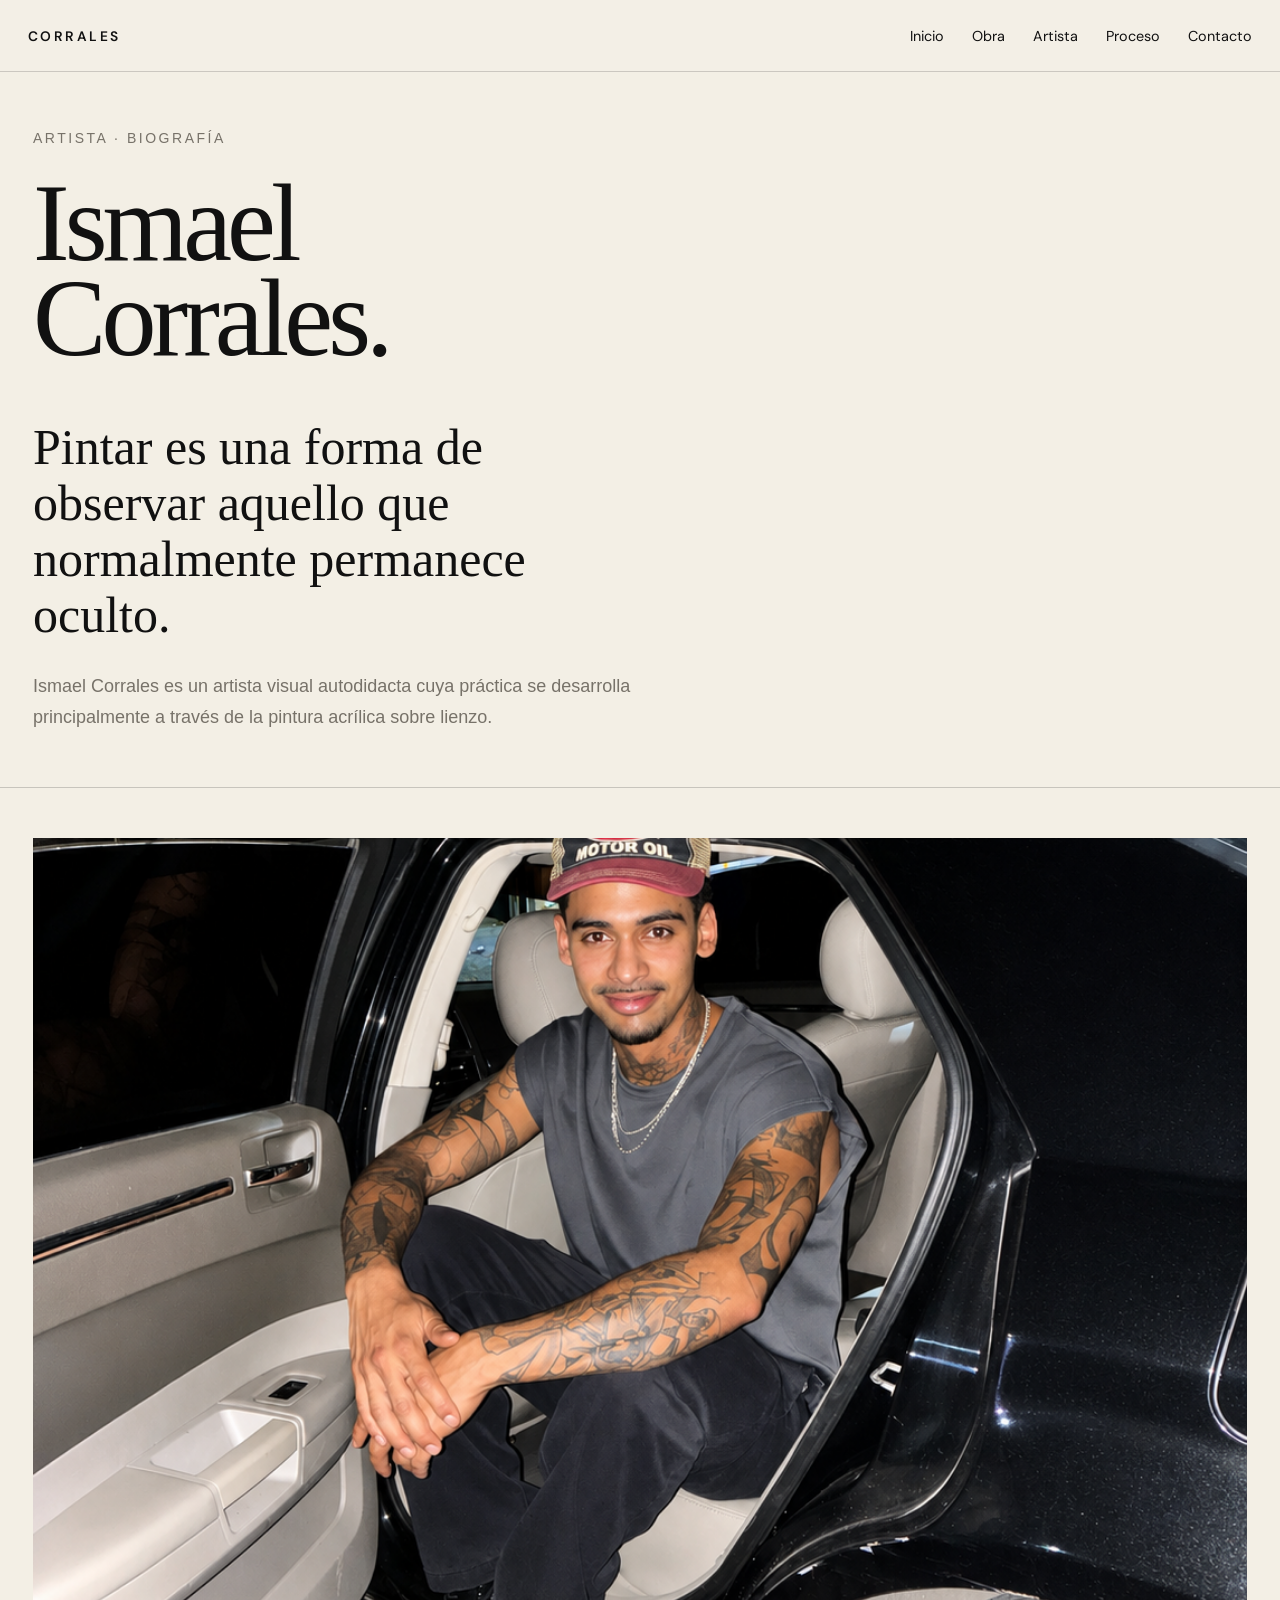
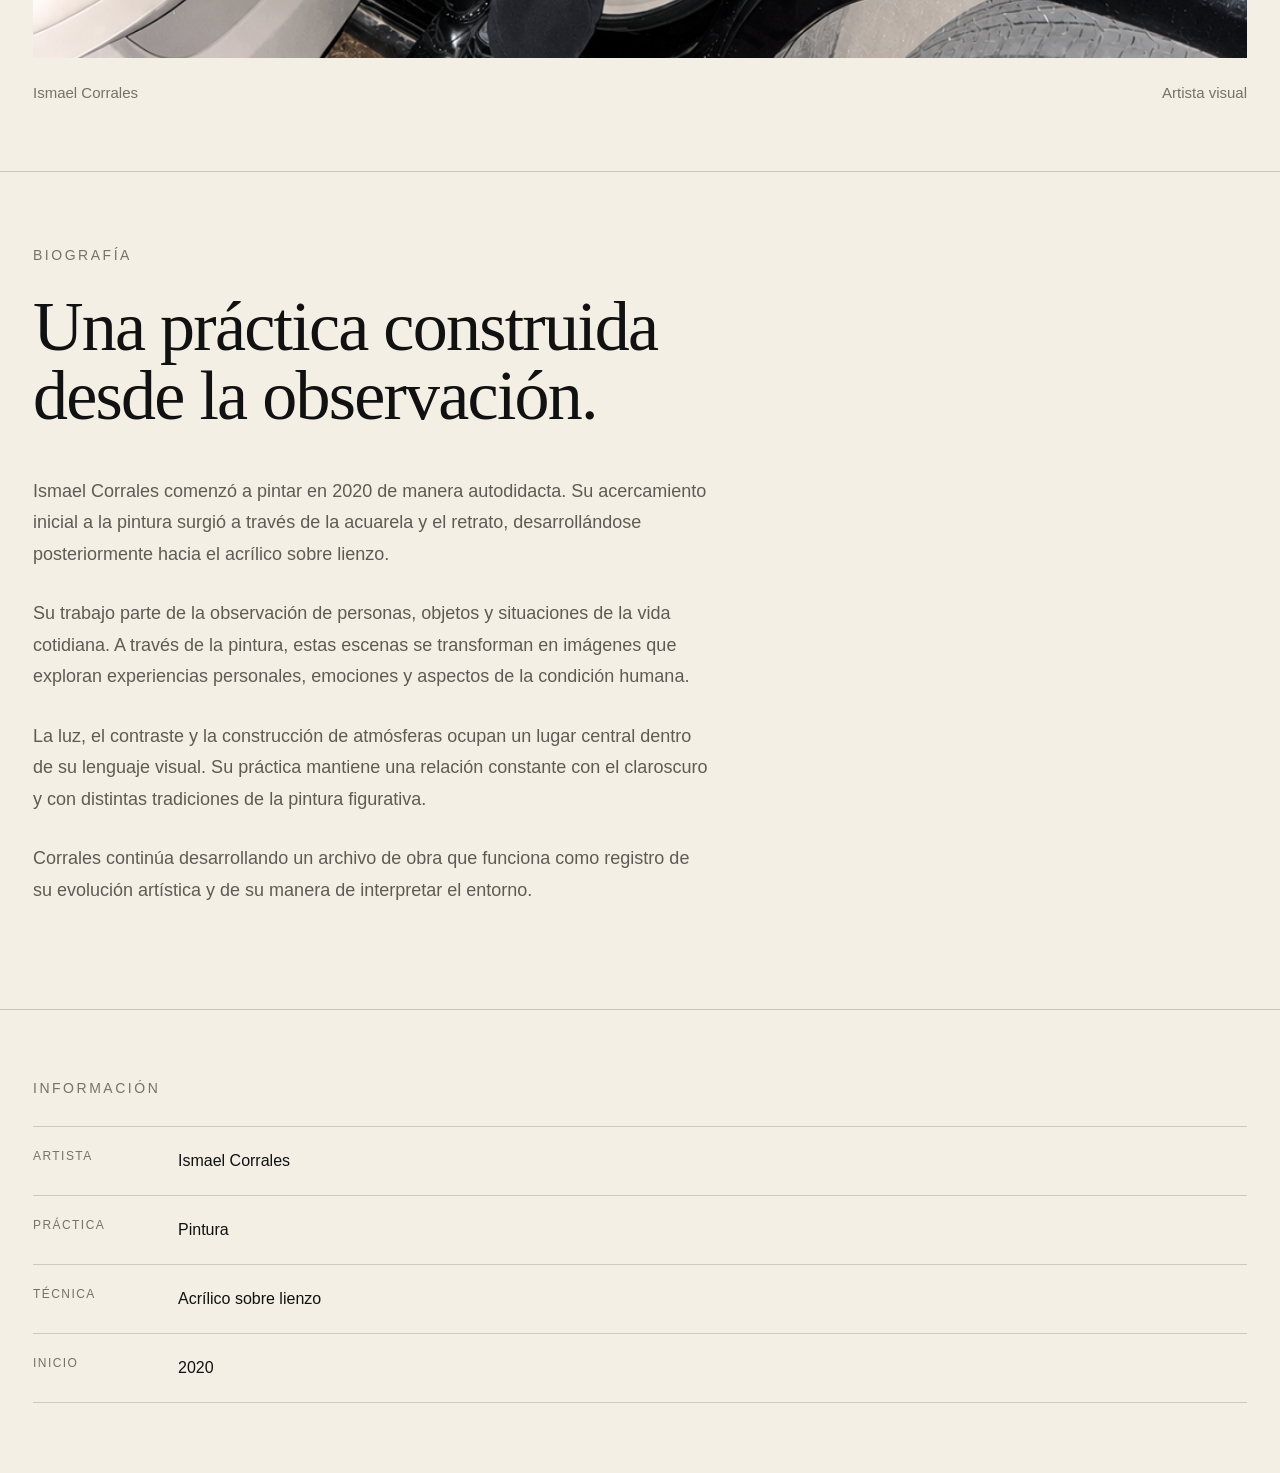
==== commit 53becdc9: "Update artista.html" ====
--- a/artista.html
+++ b/artista.html
@@ -2,6 +2,7 @@
 <html lang="es">
 
 <head>
+
   <meta charset="UTF-8">
 
   <meta
@@ -11,221 +12,282 @@
 
   <title>Ismael Corrales — Artista</title>
 
-  <link rel="stylesheet" href="./styles.css?v=12">
+  <meta
+    name="description"
+    content="Conoce la historia, trayectoria y práctica artística de Ismael Corrales."
+  >
+
+  <link rel="preconnect" href="https://fonts.googleapis.com">
+
+  <link
+    rel="preconnect"
+    href="https://fonts.gstatic.com"
+    crossorigin
+  >
+
+  <link
+    href="https://fonts.googleapis.com/css2?family=DM+Sans:wght@300;400;500;600&family=Playfair+Display:wght@400;500&display=swap"
+    rel="stylesheet"
+  >
+
+  <link
+    rel="stylesheet"
+    href="./styles.css?v=21"
+  >
 
   <style>
 
-    /* =========================
-       PÁGINA ARTISTA
-    ========================= */
-
-    .artist-page {
-      background: #f3efe5;
-      color: #111;
-    }
-
-
-    /* CABECERA */
-
-    .artist-header {
-      padding: 58px 33px 55px;
-      border-bottom: 1px solid rgba(0,0,0,.18);
-    }
-
-    .artist-eyebrow {
-      margin: 0 0 30px;
-      font-family: Arial, Helvetica, sans-serif;
-      font-size: 14px;
-      letter-spacing: .18em;
-      text-transform: uppercase;
-      color: #777269;
-    }
-
-    .artist-title {
-      margin: 0;
-      font-family: Georgia, "Times New Roman", serif;
-      font-size: clamp(64px, 14vw, 110px);
-      line-height: .86;
-      font-weight: 400;
-      letter-spacing: -.045em;
-    }
-
-    .artist-statement {
-      max-width: 620px;
-      margin: 54px 0 28px;
-      font-family: Georgia, "Times New Roman", serif;
-      font-size: clamp(31px, 7vw, 50px);
-      line-height: 1.12;
-      font-weight: 400;
-    }
-
-    .artist-intro {
-      max-width: 620px;
-      margin: 0;
-      font-family: Arial, Helvetica, sans-serif;
-      font-size: 18px;
-      line-height: 1.7;
-      color: #777269;
-    }
-
-
-    /* RETRATO */
-
-    .artist-portrait {
-      padding: 0 33px 70px;
-      border-bottom: 1px solid rgba(0,0,0,.18);
-    }
-
-    .artist-photo {
-      margin: 0;
-      padding-top: 50px;
-    }
-
-    .artist-photo img {
-      display: block;
-      width: 100%;
-      height: auto;
-      max-height: 820px;
-      object-fit: cover;
-      object-position: center;
-    }
-
-    .artist-photo figcaption {
-      display: flex;
-      justify-content: space-between;
-      gap: 20px;
-      padding-top: 16px;
-
-      font-family: Arial, Helvetica, sans-serif;
-      font-size: 15px;
-      color: #777269;
-    }
-
-
-    /* BIOGRAFÍA */
-
-    .artist-biography {
-      padding: 75px 33px;
-      border-bottom: 1px solid rgba(0,0,0,.18);
-    }
-
-    .section-label {
-      margin: 0 0 30px;
-      font-family: Arial, Helvetica, sans-serif;
-      font-size: 14px;
-      letter-spacing: .18em;
-      text-transform: uppercase;
-      color: #777269;
-    }
-
-    .biography-title {
-      max-width: 650px;
-      margin: 0 0 45px;
-      font-family: Georgia, "Times New Roman", serif;
-      font-size: clamp(42px, 9vw, 70px);
-      line-height: .98;
-      font-weight: 400;
-      letter-spacing: -.025em;
-    }
-
-    .biography-text {
-      max-width: 680px;
-    }
-
-    .biography-text p {
-      margin: 0 0 28px;
-      font-family: Arial, Helvetica, sans-serif;
-      font-size: 18px;
-      line-height: 1.75;
-      color: #5f5b54;
-    }
-
-
-    /* DATOS */
-
-    .artist-details {
-      padding: 70px 33px;
-    }
-
-    .artist-detail-row {
-      display: grid;
-      grid-template-columns: 115px 1fr;
-      gap: 30px;
-
-      padding: 22px 0;
-      border-top: 1px solid rgba(0,0,0,.16);
-    }
-
-    .artist-detail-row:last-child {
-      border-bottom: 1px solid rgba(0,0,0,.16);
-    }
-
-    .detail-label {
-      font-family: Arial, Helvetica, sans-serif;
-      font-size: 12px;
-      letter-spacing: .12em;
-      text-transform: uppercase;
-      color: #777269;
-    }
-
-    .detail-value {
-      font-family: Arial, Helvetica, sans-serif;
-      font-size: 16px;
-      line-height: 1.5;
-    }
-
-
-    /* MÓVIL */
-
-    @media (max-width: 600px) {
-
-      .artist-header {
-        padding: 55px 33px 60px;
-      }
-
-      .artist-title {
-        font-size: 19vw;
-      }
-
-      .artist-statement {
-        margin-top: 48px;
-        font-size: 9vw;
-      }
-
-      .artist-intro {
-        font-size: 17px;
-      }
-
-      .artist-portrait {
-        padding-left: 33px;
-        padding-right: 33px;
-      }
-
-      .artist-photo img {
-        width: 100%;
-        max-height: none;
-      }
-
-      .artist-biography {
-        padding-top: 65px;
-        padding-bottom: 65px;
-      }
-
-      .artist-detail-row {
-        grid-template-columns: 100px 1fr;
-        gap: 20px;
-      }
-
+    .mobile-menu-toggle{
+      display:none;
+    }
+
+    .mobile-nav{
+      display:none;
+    }
+
+    @media(max-width:800px){
+
+      .site-header{
+        display:flex !important;
+        align-items:center !important;
+        justify-content:space-between !important;
+        min-height:72px;
+        padding:18px !important;
+      }
+
+      .site-header .nav{
+        display:none !important;
+      }
+
+      .mobile-menu-toggle{
+        display:block !important;
+        border:0;
+        background:transparent;
+        color:#161513;
+        font-family:"DM Sans",sans-serif;
+        font-size:12px;
+        font-weight:500;
+        letter-spacing:.12em;
+        text-transform:uppercase;
+        padding:10px 0;
+        cursor:pointer;
+      }
+
+      .mobile-nav{
+        display:none;
+        position:fixed;
+        top:72px;
+        left:0;
+        right:0;
+        z-index:9999;
+        padding:20px 18px 30px;
+        background:#f3efe7;
+        border-bottom:1px solid rgba(22,21,19,.18);
+      }
+
+      .mobile-nav.open{
+        display:block !important;
+      }
+
+      .mobile-nav a{
+        display:block;
+        padding:17px 0;
+        border-bottom:1px solid rgba(22,21,19,.18);
+        color:#161513;
+        font-family:"Playfair Display",serif;
+        font-size:32px;
+        line-height:1;
+        text-decoration:none;
+      }
+
+      .artist-header{
+        padding:55px 33px 60px;
+      }
+
+      .artist-title{
+        font-size:19vw;
+      }
+
+      .artist-statement{
+        margin-top:48px;
+        font-size:9vw;
+      }
+
+      .artist-intro{
+        font-size:17px;
+      }
+
+      .artist-portrait{
+        padding-left:33px;
+        padding-right:33px;
+      }
+
+      .artist-photo img{
+        width:100%;
+        max-height:none;
+      }
+
+      .artist-biography{
+        padding-top:65px;
+        padding-bottom:65px;
+      }
+
+      .artist-detail-row{
+        grid-template-columns:100px 1fr;
+        gap:20px;
+      }
+
+    }
+
+
+    .artist-page{
+      background:#f3efe5;
+      color:#111;
+    }
+
+    .artist-header{
+      padding:58px 33px 55px;
+      border-bottom:1px solid rgba(0,0,0,.18);
+    }
+
+    .artist-eyebrow{
+      margin:0 0 30px;
+      font-family:Arial, Helvetica, sans-serif;
+      font-size:14px;
+      letter-spacing:.18em;
+      text-transform:uppercase;
+      color:#777269;
+    }
+
+    .artist-title{
+      margin:0;
+      font-family:Georgia, "Times New Roman", serif;
+      font-size:clamp(64px,14vw,110px);
+      line-height:.86;
+      font-weight:400;
+      letter-spacing:-.045em;
+    }
+
+    .artist-statement{
+      max-width:620px;
+      margin:54px 0 28px;
+      font-family:Georgia, "Times New Roman", serif;
+      font-size:clamp(31px,7vw,50px);
+      line-height:1.12;
+      font-weight:400;
+    }
+
+    .artist-intro{
+      max-width:620px;
+      margin:0;
+      font-family:Arial, Helvetica, sans-serif;
+      font-size:18px;
+      line-height:1.7;
+      color:#777269;
+    }
+
+    .artist-portrait{
+      padding:0 33px 70px;
+      border-bottom:1px solid rgba(0,0,0,.18);
+    }
+
+    .artist-photo{
+      margin:0;
+      padding-top:50px;
+    }
+
+    .artist-photo img{
+      display:block;
+      width:100%;
+      height:auto;
+      max-height:820px;
+      object-fit:cover;
+      object-position:center;
+    }
+
+    .artist-photo figcaption{
+      display:flex;
+      justify-content:space-between;
+      gap:20px;
+      padding-top:16px;
+      font-family:Arial, Helvetica, sans-serif;
+      font-size:15px;
+      color:#777269;
+    }
+
+    .artist-biography{
+      padding:75px 33px;
+      border-bottom:1px solid rgba(0,0,0,.18);
+    }
+
+    .section-label{
+      margin:0 0 30px;
+      font-family:Arial, Helvetica, sans-serif;
+      font-size:14px;
+      letter-spacing:.18em;
+      text-transform:uppercase;
+      color:#777269;
+    }
+
+    .biography-title{
+      max-width:650px;
+      margin:0 0 45px;
+      font-family:Georgia, "Times New Roman", serif;
+      font-size:clamp(42px,9vw,70px);
+      line-height:.98;
+      font-weight:400;
+      letter-spacing:-.025em;
+    }
+
+    .biography-text{
+      max-width:680px;
+    }
+
+    .biography-text p{
+      margin:0 0 28px;
+      font-family:Arial, Helvetica, sans-serif;
+      font-size:18px;
+      line-height:1.75;
+      color:#5f5b54;
+    }
+
+    .artist-details{
+      padding:70px 33px;
+    }
+
+    .artist-detail-row{
+      display:grid;
+      grid-template-columns:115px 1fr;
+      gap:30px;
+      padding:22px 0;
+      border-top:1px solid rgba(0,0,0,.16);
+    }
+
+    .artist-detail-row:last-child{
+      border-bottom:1px solid rgba(0,0,0,.16);
+    }
+
+    .detail-label{
+      font-family:Arial, Helvetica, sans-serif;
+      font-size:12px;
+      letter-spacing:.12em;
+      text-transform:uppercase;
+      color:#777269;
+    }
+
+    .detail-value{
+      font-family:Arial, Helvetica, sans-serif;
+      font-size:16px;
+      line-height:1.5;
     }
 
   </style>
+
 </head>
 
 
 <body class="artist-page">
 
-
-  <!-- CABECERA GENERAL -->
 
   <header class="site-header">
 
@@ -233,14 +295,44 @@
       CORRALES
     </a>
 
+    <nav class="nav">
+      <a href="./index.html">Inicio</a>
+      <a href="./obra.html">Obra</a>
+      <a href="./artista.html">Artista</a>
+      <a href="./proceso.html">Proceso</a>
+      <a href="./contacto.html">Contacto</a>
+    </nav>
+
+    <button
+      class="mobile-menu-toggle"
+      id="menuButton"
+      type="button"
+      aria-label="Abrir menú"
+      aria-expanded="false"
+    >
+      MENÚ
+    </button>
+
   </header>
 
 
+  <nav
+    class="mobile-nav"
+    id="mobileMenu"
+  >
+
+    <a href="./index.html">Inicio</a>
+    <a href="./obra.html">Obra</a>
+    <a href="./artista.html">Artista</a>
+    <a href="./proceso.html">Proceso</a>
+    <a href="./contacto.html">Contacto</a>
+
+  </nav>
+
+
 
   <main>
 
-
-    <!-- INTRODUCCIÓN -->
 
     <section class="artist-header">
 
@@ -267,8 +359,6 @@
 
 
 
-    <!-- RETRATO -->
-
     <section class="artist-portrait">
 
       <figure class="artist-photo">
@@ -289,8 +379,6 @@
     </section>
 
 
-
-    <!-- BIOGRAFÍA -->
 
     <section class="artist-biography">
 
@@ -338,8 +426,6 @@
 
 
 
-    <!-- INFORMACIÓN -->
-
     <section class="artist-details">
 
       <p class="section-label">
@@ -348,54 +434,26 @@
 
 
       <div class="artist-detail-row">
-
-        <span class="detail-label">
-          Artista
-        </span>
-
-        <span class="detail-value">
-          Ismael Corrales
-        </span>
-
+        <span class="detail-label">Artista</span>
+        <span class="detail-value">Ismael Corrales</span>
       </div>
 
 
       <div class="artist-detail-row">
-
-        <span class="detail-label">
-          Práctica
-        </span>
-
-        <span class="detail-value">
-          Pintura
-        </span>
-
+        <span class="detail-label">Práctica</span>
+        <span class="detail-value">Pintura</span>
       </div>
 
 
       <div class="artist-detail-row">
-
-        <span class="detail-label">
-          Técnica
-        </span>
-
-        <span class="detail-value">
-          Acrílico sobre lienzo
-        </span>
-
+        <span class="detail-label">Técnica</span>
+        <span class="detail-value">Acrílico sobre lienzo</span>
       </div>
 
 
       <div class="artist-detail-row">
-
-        <span class="detail-label">
-          Inicio
-        </span>
-
-        <span class="detail-value">
-          2020
-        </span>
-
+        <span class="detail-label">Inicio</span>
+        <span class="detail-value">2020</span>
       </div>
 
     </section>
@@ -404,6 +462,62 @@
   </main>
 
 
+
+  <script>
+
+    const menuButton =
+      document.getElementById("menuButton");
+
+    const mobileMenu =
+      document.getElementById("mobileMenu");
+
+
+    menuButton.addEventListener(
+      "click",
+      function(){
+
+        mobileMenu.classList.toggle("open");
+
+        const isOpen =
+          mobileMenu.classList.contains("open");
+
+        menuButton.setAttribute(
+          "aria-expanded",
+          isOpen
+        );
+
+        menuButton.textContent =
+          isOpen ? "CERRAR" : "MENÚ";
+
+      }
+    );
+
+
+    mobileMenu
+      .querySelectorAll("a")
+      .forEach(function(link){
+
+        link.addEventListener(
+          "click",
+          function(){
+
+            mobileMenu.classList.remove("open");
+
+            menuButton.textContent = "MENÚ";
+
+            menuButton.setAttribute(
+              "aria-expanded",
+              "false"
+            );
+
+          }
+        );
+
+      });
+
+  </script>
+
+
 </body>
 
 </html>
--- a/styles.css
+++ b/styles.css
@@ -1167,3 +1167,61 @@
   }
 
 }
+/* =========================================================
+   NAVEGACIÓN MÓVIL
+   ========================================================= */
+
+.mobile-menu-toggle{
+  display:none;
+  border:0;
+  background:transparent;
+  color:var(--ink);
+  font-family:"DM Sans",sans-serif;
+  font-size:.72rem;
+  letter-spacing:.12em;
+  text-transform:uppercase;
+  padding:8px 0;
+}
+
+.mobile-nav{
+  display:none;
+}
+
+@media(max-width:800px){
+
+  .site-header{
+    justify-content:space-between;
+  }
+
+  .mobile-menu-toggle{
+    display:block;
+  }
+
+  .mobile-nav{
+    display:none;
+    position:fixed;
+    inset:72px 0 auto 0;
+    z-index:50;
+
+    background:var(--bg);
+    border-bottom:1px solid var(--line);
+
+    padding:28px 18px 34px;
+  }
+
+  .mobile-nav.open{
+    display:block;
+  }
+
+  .mobile-nav a{
+    display:block;
+    padding:15px 0;
+
+    border-bottom:1px solid var(--line);
+
+    font-family:"Playfair Display",serif;
+    font-size:2rem;
+    line-height:1;
+  }
+
+}
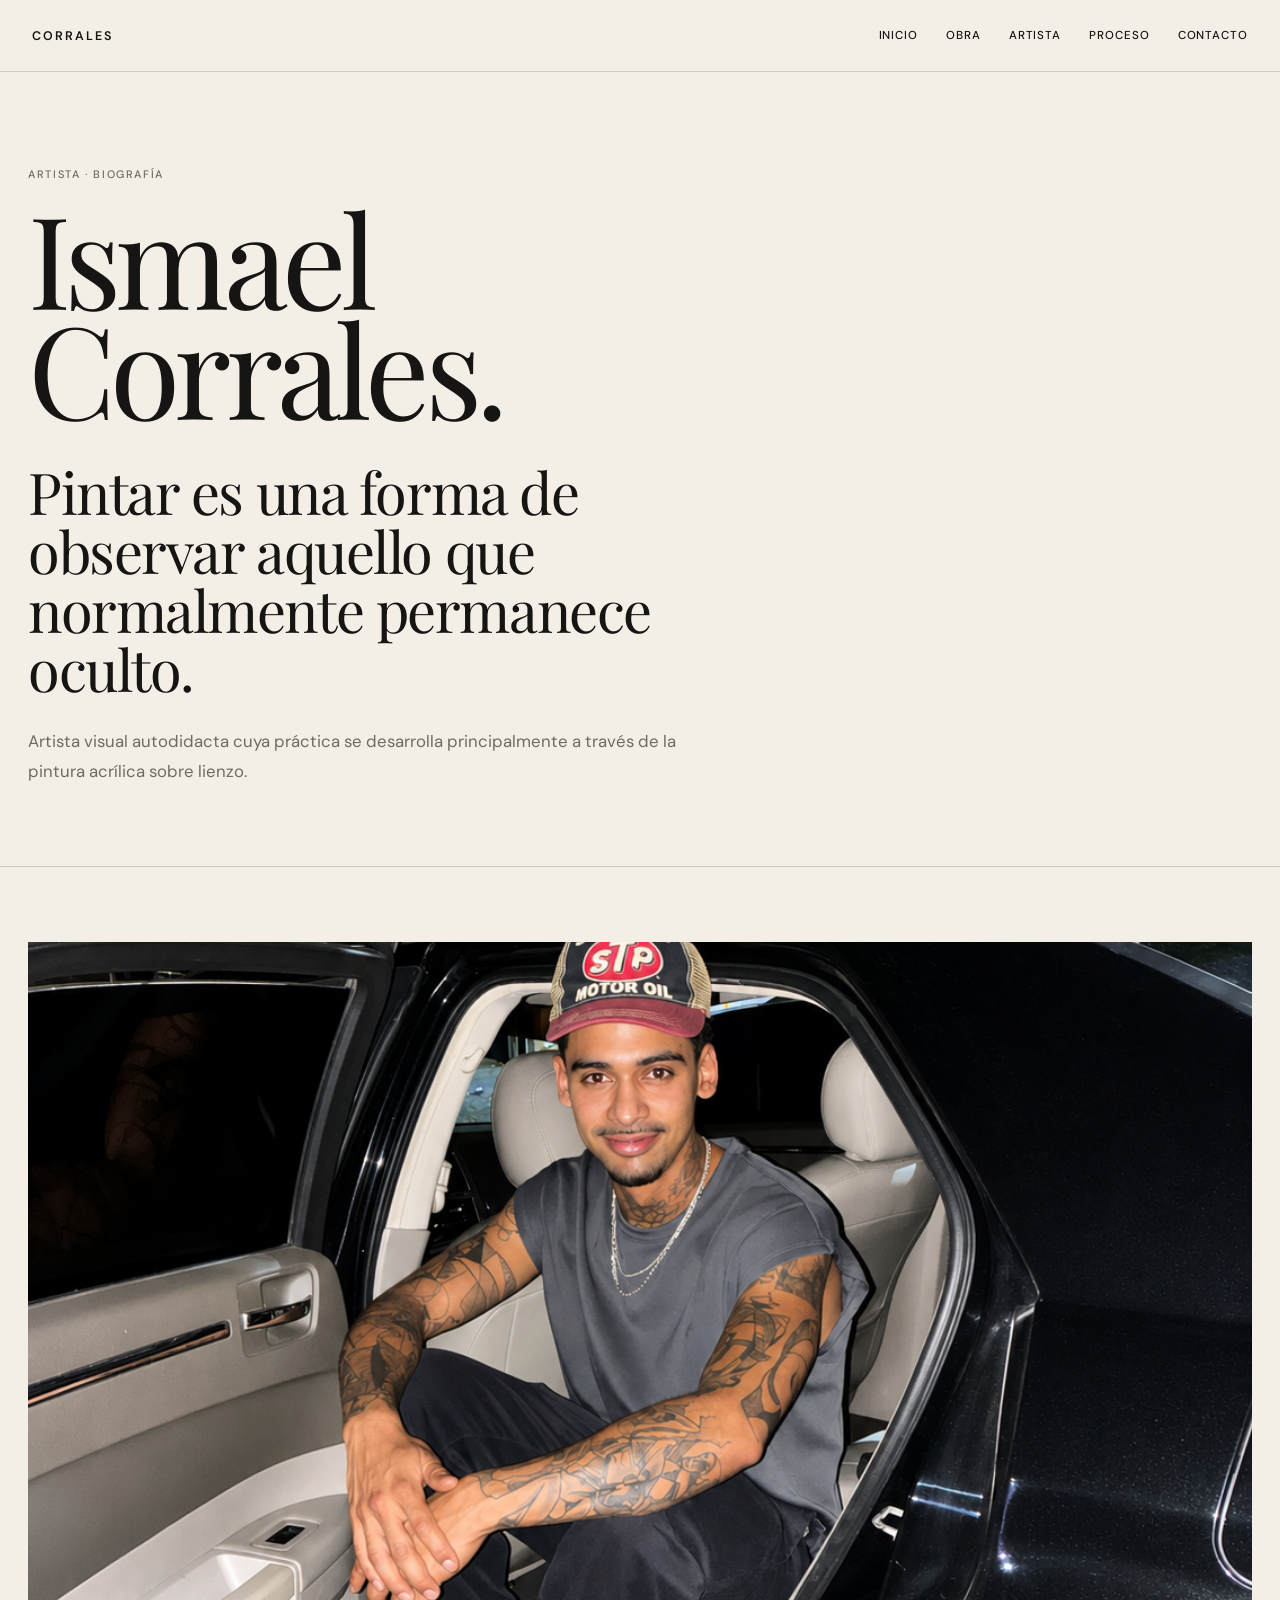
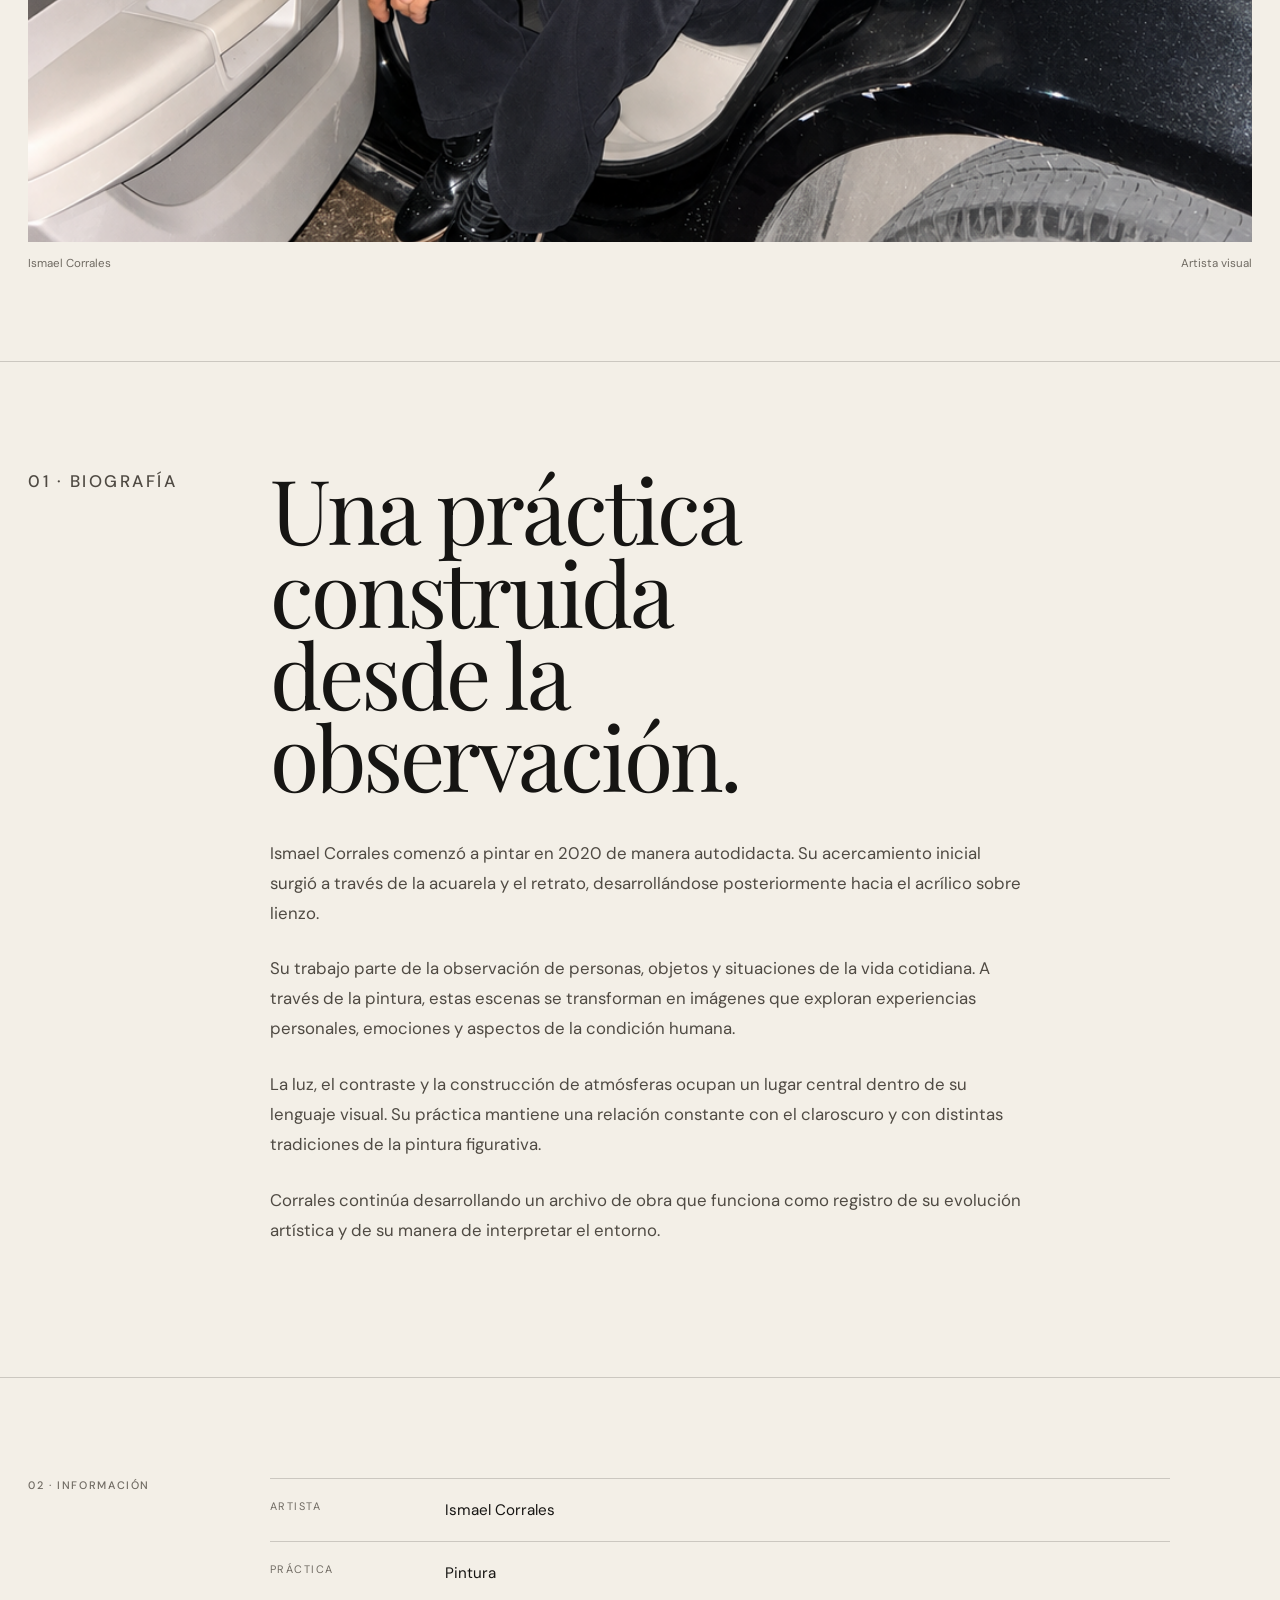
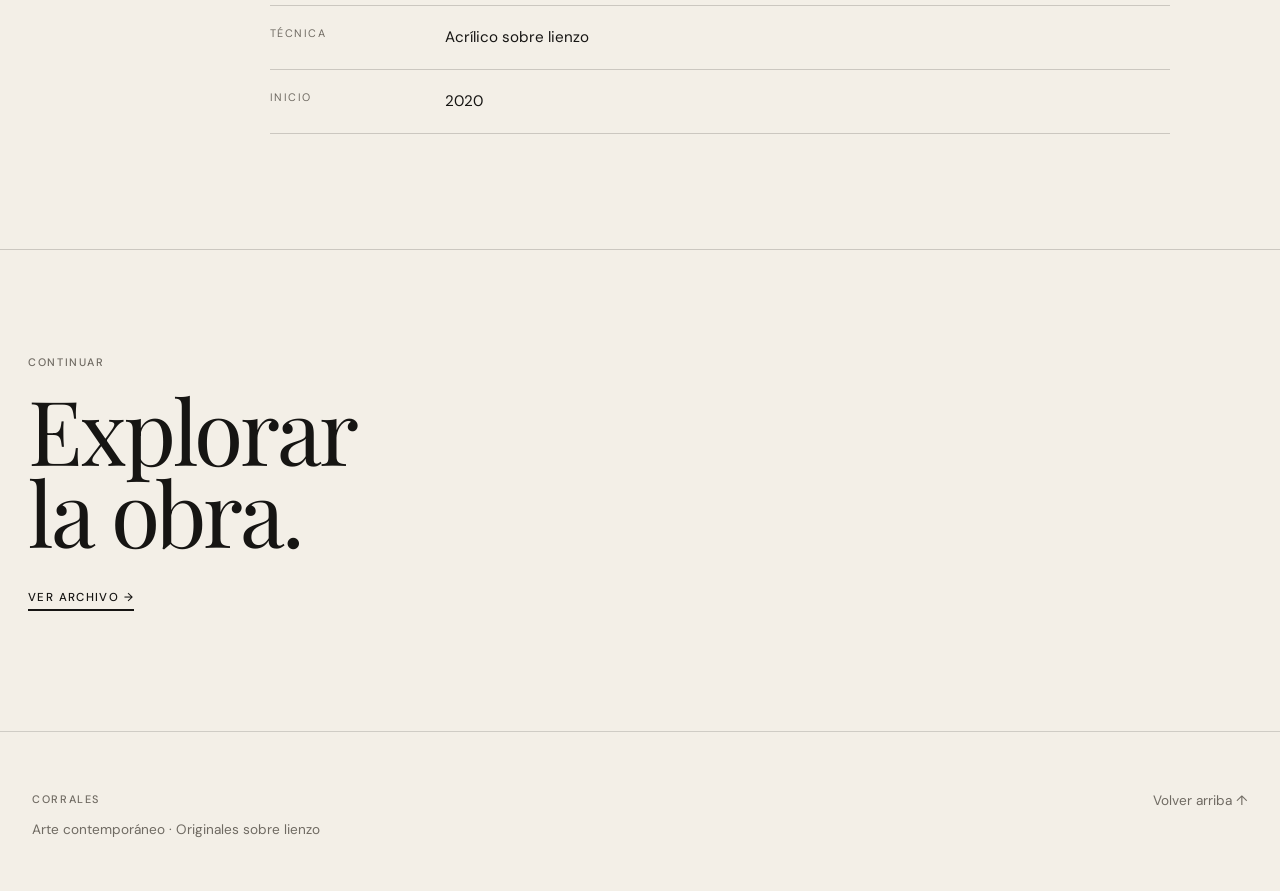
==== commit ddecb02d: "Update artista.html" ====
--- a/artista.html
+++ b/artista.html
@@ -14,7 +14,7 @@
 
   <meta
     name="description"
-    content="Conoce la historia, trayectoria y práctica artística de Ismael Corrales."
+    content="Biografía y práctica artística de Ismael Corrales."
   >
 
   <link rel="preconnect" href="https://fonts.googleapis.com">
@@ -32,10 +32,14 @@
 
   <link
     rel="stylesheet"
-    href="./styles.css?v=21"
+    href="./styles.css?v=94"
   >
 
   <style>
+
+    /* =========================
+       MENÚ MÓVIL
+       ========================= */
 
     .mobile-menu-toggle{
       display:none;
@@ -100,185 +104,277 @@
         text-decoration:none;
       }
 
-      .artist-header{
-        padding:55px 33px 60px;
-      }
-
-      .artist-title{
-        font-size:19vw;
-      }
-
-      .artist-statement{
-        margin-top:48px;
-        font-size:9vw;
-      }
-
-      .artist-intro{
-        font-size:17px;
-      }
-
-      .artist-portrait{
-        padding-left:33px;
-        padding-right:33px;
-      }
-
-      .artist-photo img{
-        width:100%;
-        max-height:none;
-      }
-
-      .artist-biography{
-        padding-top:65px;
-        padding-bottom:65px;
-      }
-
-      .artist-detail-row{
-        grid-template-columns:100px 1fr;
-        gap:20px;
-      }
-
-    }
-
-
-    .artist-page{
-      background:#f3efe5;
-      color:#111;
-    }
-
-    .artist-header{
-      padding:58px 33px 55px;
-      border-bottom:1px solid rgba(0,0,0,.18);
-    }
-
-    .artist-eyebrow{
-      margin:0 0 30px;
-      font-family:Arial, Helvetica, sans-serif;
-      font-size:14px;
-      letter-spacing:.18em;
-      text-transform:uppercase;
-      color:#777269;
-    }
-
-    .artist-title{
-      margin:0;
-      font-family:Georgia, "Times New Roman", serif;
-      font-size:clamp(64px,14vw,110px);
+    }
+
+
+    /* =========================
+       HERO
+       ========================= */
+
+    .artist-hero{
+      padding:95px 28px 80px;
+      border-bottom:1px solid var(--line);
+    }
+
+    .artist-hero-inner{
+      max-width:1420px;
+      margin:0 auto;
+    }
+
+    .artist-hero h1{
+      margin:20px 0 40px;
+      max-width:9ch;
+      font-size:clamp(4.8rem,10vw,9rem);
       line-height:.86;
       font-weight:400;
       letter-spacing:-.045em;
     }
 
     .artist-statement{
-      max-width:620px;
-      margin:54px 0 28px;
-      font-family:Georgia, "Times New Roman", serif;
-      font-size:clamp(31px,7vw,50px);
-      line-height:1.12;
-      font-weight:400;
+      max-width:760px;
+      margin:0 0 30px;
+      font-family:"Playfair Display",serif;
+      font-size:clamp(2.2rem,4.5vw,4.6rem);
+      line-height:1.02;
+      letter-spacing:-.025em;
     }
 
     .artist-intro{
-      max-width:620px;
+      max-width:650px;
       margin:0;
-      font-family:Arial, Helvetica, sans-serif;
-      font-size:18px;
-      line-height:1.7;
-      color:#777269;
-    }
+      font-size:1.05rem;
+      line-height:1.75;
+      color:var(--muted);
+    }
+
+
+    /* =========================
+       RETRATO
+       ========================= */
 
     .artist-portrait{
-      padding:0 33px 70px;
-      border-bottom:1px solid rgba(0,0,0,.18);
-    }
-
-    .artist-photo{
+      max-width:1420px;
+      margin:0 auto;
+      padding:75px 28px 90px;
+    }
+
+    .artist-portrait figure{
       margin:0;
-      padding-top:50px;
-    }
-
-    .artist-photo img{
+    }
+
+    .artist-portrait img{
       display:block;
       width:100%;
-      height:auto;
-      max-height:820px;
+      max-height:900px;
       object-fit:cover;
       object-position:center;
     }
 
-    .artist-photo figcaption{
+    .artist-caption{
       display:flex;
       justify-content:space-between;
       gap:20px;
-      padding-top:16px;
-      font-family:Arial, Helvetica, sans-serif;
-      font-size:15px;
-      color:#777269;
-    }
-
-    .artist-biography{
-      padding:75px 33px;
-      border-bottom:1px solid rgba(0,0,0,.18);
-    }
-
-    .section-label{
-      margin:0 0 30px;
-      font-family:Arial, Helvetica, sans-serif;
-      font-size:14px;
-      letter-spacing:.18em;
+      margin-top:14px;
+      font-size:.72rem;
+      color:var(--muted);
+    }
+
+
+    /* =========================
+       BIOGRAFÍA
+       ========================= */
+
+    .artist-bio{
+      padding:105px 28px;
+      border-top:1px solid var(--line);
+      border-bottom:1px solid var(--line);
+    }
+
+    .artist-bio-inner{
+      max-width:1420px;
+      margin:0 auto;
+      display:grid;
+      grid-template-columns:.32fr 1.68fr;
+      gap:55px;
+    }
+
+    .artist-bio-content{
+      max-width:900px;
+    }
+
+    .artist-bio h2{
+      margin:0 0 42px;
+      max-width:10ch;
+      font-size:clamp(3.5rem,7vw,7rem);
+      line-height:.92;
+      font-weight:400;
+      letter-spacing:-.035em;
+    }
+
+    .artist-bio p{
+      max-width:760px;
+      margin:0 0 26px;
+      font-size:1.05rem;
+      line-height:1.78;
+      color:#4f4a43;
+    }
+
+
+    /* =========================
+       INFORMACIÓN
+       ========================= */
+
+    .artist-info{
+      padding:100px 28px 115px;
+    }
+
+    .artist-info-inner{
+      max-width:1420px;
+      margin:0 auto;
+      display:grid;
+      grid-template-columns:.32fr 1.68fr;
+      gap:55px;
+    }
+
+    .artist-info-table{
+      max-width:900px;
+      border-top:1px solid var(--line);
+    }
+
+    .artist-info-row{
+      display:grid;
+      grid-template-columns:150px 1fr;
+      gap:25px;
+      padding:20px 0;
+      border-bottom:1px solid var(--line);
+    }
+
+    .artist-info-label{
+      font-size:.68rem;
+      letter-spacing:.13em;
       text-transform:uppercase;
-      color:#777269;
-    }
-
-    .biography-title{
-      max-width:650px;
-      margin:0 0 45px;
-      font-family:Georgia, "Times New Roman", serif;
-      font-size:clamp(42px,9vw,70px);
-      line-height:.98;
+      color:var(--muted);
+    }
+
+    .artist-info-value{
+      font-size:.95rem;
+      line-height:1.5;
+    }
+
+
+    /* =========================
+       CIERRE
+       ========================= */
+
+    .artist-final{
+      padding:105px 28px 120px;
+      border-top:1px solid var(--line);
+    }
+
+    .artist-final-inner{
+      max-width:1420px;
+      margin:0 auto;
+    }
+
+    .artist-final h2{
+      margin:18px 0 32px;
+      max-width:10ch;
+      font-size:clamp(3.8rem,7vw,7rem);
+      line-height:.92;
       font-weight:400;
-      letter-spacing:-.025em;
-    }
-
-    .biography-text{
-      max-width:680px;
-    }
-
-    .biography-text p{
-      margin:0 0 28px;
-      font-family:Arial, Helvetica, sans-serif;
-      font-size:18px;
-      line-height:1.75;
-      color:#5f5b54;
-    }
-
-    .artist-details{
-      padding:70px 33px;
-    }
-
-    .artist-detail-row{
-      display:grid;
-      grid-template-columns:115px 1fr;
-      gap:30px;
-      padding:22px 0;
-      border-top:1px solid rgba(0,0,0,.16);
-    }
-
-    .artist-detail-row:last-child{
-      border-bottom:1px solid rgba(0,0,0,.16);
-    }
-
-    .detail-label{
-      font-family:Arial, Helvetica, sans-serif;
-      font-size:12px;
-      letter-spacing:.12em;
-      text-transform:uppercase;
-      color:#777269;
-    }
-
-    .detail-value{
-      font-family:Arial, Helvetica, sans-serif;
-      font-size:16px;
-      line-height:1.5;
+      letter-spacing:-.035em;
+    }
+
+
+    /* =========================
+       MÓVIL
+       ========================= */
+
+    @media(max-width:800px){
+
+      .artist-hero{
+        padding:65px 18px 60px;
+      }
+
+      .artist-hero h1{
+        font-size:clamp(4rem,18vw,6rem);
+      }
+
+      .artist-statement{
+        font-size:clamp(2.2rem,10vw,3.5rem);
+      }
+
+      .artist-intro{
+        font-size:.98rem;
+      }
+
+      .artist-portrait{
+        padding:55px 18px 70px;
+      }
+
+      .artist-portrait img{
+        max-height:none;
+      }
+
+      .artist-caption{
+        font-size:.64rem;
+      }
+
+      .artist-bio{
+        padding:82px 18px;
+      }
+
+      .artist-bio-inner{
+        display:block;
+      }
+
+      .artist-bio-inner > .section-number{
+        margin-bottom:30px;
+      }
+
+      .artist-bio h2{
+        font-size:clamp(3rem,14vw,5rem);
+      }
+
+      .artist-bio p{
+        font-size:.98rem;
+        line-height:1.72;
+      }
+
+      .artist-info{
+        padding:82px 18px 95px;
+      }
+
+      .artist-info-inner{
+        display:block;
+      }
+
+      .artist-info-inner > .section-number{
+        margin-bottom:30px;
+      }
+
+      .artist-info-row{
+        grid-template-columns:105px 1fr;
+        gap:15px;
+        padding:17px 0;
+      }
+
+      .artist-info-label{
+        font-size:.6rem;
+      }
+
+      .artist-info-value{
+        font-size:.9rem;
+      }
+
+      .artist-final{
+        padding:80px 18px 95px;
+      }
+
+      .artist-final h2{
+        font-size:clamp(3.4rem,15vw,5.2rem);
+      }
+
     }
 
   </style>
@@ -286,22 +382,31 @@
 </head>
 
 
-<body class="artist-page">
-
+<body>
+
+
+  <!-- HEADER -->
 
   <header class="site-header">
 
-    <a href="./index.html" class="brand">
+    <a
+      href="./index.html"
+      class="brand"
+    >
       CORRALES
     </a>
 
+
     <nav class="nav">
+
       <a href="./index.html">Inicio</a>
       <a href="./obra.html">Obra</a>
       <a href="./artista.html">Artista</a>
       <a href="./proceso.html">Proceso</a>
       <a href="./contacto.html">Contacto</a>
+
     </nav>
+
 
     <button
       class="mobile-menu-toggle"
@@ -316,6 +421,8 @@
   </header>
 
 
+  <!-- MENÚ MÓVIL -->
+
   <nav
     class="mobile-nav"
     id="mobileMenu"
@@ -330,38 +437,42 @@
   </nav>
 
 
-
   <main>
 
 
-    <section class="artist-header">
-
-      <p class="artist-eyebrow">
-        Artista · Biografía
-      </p>
-
-      <h1 class="artist-title">
-        Ismael<br>
-        Corrales.
-      </h1>
-
-      <p class="artist-statement">
-        Pintar es una forma de observar aquello que normalmente permanece oculto.
-      </p>
-
-      <p class="artist-intro">
-        Ismael Corrales es un artista visual autodidacta cuya práctica
-        se desarrolla principalmente a través de la pintura acrílica
-        sobre lienzo.
-      </p>
+    <!-- HERO -->
+
+    <section class="artist-hero">
+
+      <div class="artist-hero-inner">
+
+        <p class="eyebrow">
+          ARTISTA · BIOGRAFÍA
+        </p>
+
+        <h1>
+          Ismael Corrales.
+        </h1>
+
+        <p class="artist-statement">
+          Pintar es una forma de observar aquello que normalmente permanece oculto.
+        </p>
+
+        <p class="artist-intro">
+          Artista visual autodidacta cuya práctica se desarrolla
+          principalmente a través de la pintura acrílica sobre lienzo.
+        </p>
+
+      </div>
 
     </section>
 
 
+    <!-- RETRATO -->
 
     <section class="artist-portrait">
 
-      <figure class="artist-photo">
+      <figure>
 
         <img
           src="./assets/retrato.png.PNG"
@@ -369,9 +480,16 @@
           loading="eager"
         >
 
-        <figcaption>
-          <span>Ismael Corrales</span>
-          <span>Artista visual</span>
+        <figcaption class="artist-caption">
+
+          <span>
+            Ismael Corrales
+          </span>
+
+          <span>
+            Artista visual
+          </span>
+
         </figcaption>
 
       </figure>
@@ -379,88 +497,177 @@
     </section>
 
 
-
-    <section class="artist-biography">
-
-      <p class="section-label">
-        Biografía
+    <!-- BIOGRAFÍA -->
+
+    <section class="artist-bio">
+
+      <div class="artist-bio-inner">
+
+        <p class="section-number">
+          01 · BIOGRAFÍA
+        </p>
+
+
+        <div class="artist-bio-content">
+
+          <h2>
+            Una práctica construida desde la observación.
+          </h2>
+
+          <p>
+            Ismael Corrales comenzó a pintar en 2020 de manera autodidacta.
+            Su acercamiento inicial surgió a través de la acuarela y el
+            retrato, desarrollándose posteriormente hacia el acrílico
+            sobre lienzo.
+          </p>
+
+          <p>
+            Su trabajo parte de la observación de personas, objetos y
+            situaciones de la vida cotidiana. A través de la pintura,
+            estas escenas se transforman en imágenes que exploran
+            experiencias personales, emociones y aspectos de la
+            condición humana.
+          </p>
+
+          <p>
+            La luz, el contraste y la construcción de atmósferas ocupan
+            un lugar central dentro de su lenguaje visual. Su práctica
+            mantiene una relación constante con el claroscuro y con
+            distintas tradiciones de la pintura figurativa.
+          </p>
+
+          <p>
+            Corrales continúa desarrollando un archivo de obra que
+            funciona como registro de su evolución artística y de su
+            manera de interpretar el entorno.
+          </p>
+
+        </div>
+
+      </div>
+
+    </section>
+
+
+    <!-- INFORMACIÓN -->
+
+    <section class="artist-info">
+
+      <div class="artist-info-inner">
+
+        <p class="section-number">
+          02 · INFORMACIÓN
+        </p>
+
+
+        <div class="artist-info-table">
+
+          <div class="artist-info-row">
+
+            <span class="artist-info-label">
+              Artista
+            </span>
+
+            <span class="artist-info-value">
+              Ismael Corrales
+            </span>
+
+          </div>
+
+
+          <div class="artist-info-row">
+
+            <span class="artist-info-label">
+              Práctica
+            </span>
+
+            <span class="artist-info-value">
+              Pintura
+            </span>
+
+          </div>
+
+
+          <div class="artist-info-row">
+
+            <span class="artist-info-label">
+              Técnica
+            </span>
+
+            <span class="artist-info-value">
+              Acrílico sobre lienzo
+            </span>
+
+          </div>
+
+
+          <div class="artist-info-row">
+
+            <span class="artist-info-label">
+              Inicio
+            </span>
+
+            <span class="artist-info-value">
+              2020
+            </span>
+
+          </div>
+
+        </div>
+
+      </div>
+
+    </section>
+
+
+    <!-- CIERRE -->
+
+    <section class="artist-final">
+
+      <div class="artist-final-inner">
+
+        <p class="eyebrow">
+          CONTINUAR
+        </p>
+
+        <h2>
+          Explorar la obra.
+        </h2>
+
+        <a
+          href="./obra.html"
+          class="text-link"
+        >
+          VER ARCHIVO →
+        </a>
+
+      </div>
+
+    </section>
+
+
+  </main>
+
+
+  <footer class="footer">
+
+    <div>
+
+      <p class="section-number">
+        CORRALES
       </p>
 
-      <h2 class="biography-title">
-        Una práctica construida desde la observación.
-      </h2>
-
-      <div class="biography-text">
-
-        <p>
-          Ismael Corrales comenzó a pintar en 2020 de manera autodidacta.
-          Su acercamiento inicial a la pintura surgió a través de la
-          acuarela y el retrato, desarrollándose posteriormente hacia
-          el acrílico sobre lienzo.
-        </p>
-
-        <p>
-          Su trabajo parte de la observación de personas, objetos y
-          situaciones de la vida cotidiana. A través de la pintura,
-          estas escenas se transforman en imágenes que exploran
-          experiencias personales, emociones y aspectos de la
-          condición humana.
-        </p>
-
-        <p>
-          La luz, el contraste y la construcción de atmósferas ocupan
-          un lugar central dentro de su lenguaje visual. Su práctica
-          mantiene una relación constante con el claroscuro y con
-          distintas tradiciones de la pintura figurativa.
-        </p>
-
-        <p>
-          Corrales continúa desarrollando un archivo de obra que
-          funciona como registro de su evolución artística y de su
-          manera de interpretar el entorno.
-        </p>
-
-      </div>
-
-    </section>
-
-
-
-    <section class="artist-details">
-
-      <p class="section-label">
-        Información
+      <p>
+        Arte contemporáneo · Originales sobre lienzo
       </p>
 
-
-      <div class="artist-detail-row">
-        <span class="detail-label">Artista</span>
-        <span class="detail-value">Ismael Corrales</span>
-      </div>
-
-
-      <div class="artist-detail-row">
-        <span class="detail-label">Práctica</span>
-        <span class="detail-value">Pintura</span>
-      </div>
-
-
-      <div class="artist-detail-row">
-        <span class="detail-label">Técnica</span>
-        <span class="detail-value">Acrílico sobre lienzo</span>
-      </div>
-
-
-      <div class="artist-detail-row">
-        <span class="detail-label">Inicio</span>
-        <span class="detail-value">2020</span>
-      </div>
-
-    </section>
-
-
-  </main>
-
+    </div>
+
+    <a href="#">
+      Volver arriba ↑
+    </a>
+
+  </footer>
 
 
   <script>
@@ -476,18 +683,16 @@
       "click",
       function(){
 
-        mobileMenu.classList.toggle("open");
-
         const isOpen =
-          mobileMenu.classList.contains("open");
+          mobileMenu.classList.toggle("open");
+
+        menuButton.textContent =
+          isOpen ? "CERRAR" : "MENÚ";
 
         menuButton.setAttribute(
           "aria-expanded",
-          isOpen
+          isOpen ? "true" : "false"
         );
-
-        menuButton.textContent =
-          isOpen ? "CERRAR" : "MENÚ";
 
       }
     );
--- a/styles.css
+++ b/styles.css
@@ -1225,3 +1225,335 @@
   }
 
 }
+/* =========================================================
+   CORRALES — PULIDO VISUAL GENERAL
+   ========================================================= */
+
+
+/* ---------- BASE ---------- */
+
+html{
+  scroll-behavior:smooth;
+}
+
+body{
+  margin:0;
+  background:#f3efe7;
+  color:#161513;
+  font-family:"DM Sans",sans-serif;
+  -webkit-font-smoothing:antialiased;
+  text-rendering:optimizeLegibility;
+}
+
+img{
+  max-width:100%;
+}
+
+a{
+  color:inherit;
+}
+
+::selection{
+  background:#161513;
+  color:#f3efe7;
+}
+
+
+/* ---------- HEADER ---------- */
+
+.site-header{
+  min-height:72px;
+  box-sizing:border-box;
+  border-bottom:1px solid rgba(22,21,19,.16);
+  background:#f3efe7;
+}
+
+.brand{
+  font-size:.78rem;
+  font-weight:600;
+  letter-spacing:.16em;
+  text-transform:uppercase;
+  text-decoration:none;
+}
+
+.nav{
+  gap:28px;
+}
+
+.nav a{
+  position:relative;
+  font-size:.72rem;
+  font-weight:500;
+  letter-spacing:.08em;
+  text-transform:uppercase;
+  text-decoration:none;
+}
+
+.nav a::after{
+  content:"";
+  position:absolute;
+  left:0;
+  bottom:-5px;
+  width:0;
+  height:1px;
+  background:#161513;
+  transition:width .2s ease;
+}
+
+.nav a:hover::after{
+  width:100%;
+}
+
+
+/* ---------- TIPOGRAFÍA EDITORIAL ---------- */
+
+h1,
+h2,
+h3{
+  text-wrap:balance;
+}
+
+.eyebrow,
+.section-number{
+  font-size:.68rem;
+  font-weight:500;
+  letter-spacing:.15em;
+  line-height:1.4;
+  text-transform:uppercase;
+  color:#6f6a62;
+}
+
+.text-link{
+  display:inline-block;
+  position:relative;
+  padding-bottom:5px;
+  font-size:.72rem;
+  font-weight:500;
+  letter-spacing:.12em;
+  text-transform:uppercase;
+  text-decoration:none;
+}
+
+.text-link::after{
+  content:"";
+  position:absolute;
+  left:0;
+  bottom:0;
+  width:100%;
+  height:1px;
+  background:#161513;
+  transform-origin:left;
+  transition:transform .2s ease;
+}
+
+.text-link:hover::after{
+  transform:scaleX(.55);
+}
+
+
+/* ---------- BOTONES ---------- */
+
+.artwork-button{
+  box-sizing:border-box;
+  transition:
+    background .2s ease,
+    color .2s ease;
+}
+
+.artwork-button:hover{
+  background:#161513;
+  color:#f3efe7;
+}
+
+
+/* ---------- CATÁLOGO ---------- */
+
+.catalog-grid img,
+.works-grid img{
+  transition:
+    transform .35s ease,
+    opacity .35s ease;
+}
+
+.catalog-item:hover img,
+.work:hover img{
+  transform:scale(1.012);
+  opacity:.96;
+}
+
+.catalog-item h2 a,
+.work h3 a{
+  text-decoration:none;
+}
+
+
+/* ---------- FICHAS DE OBRA ---------- */
+
+.artwork-image{
+  overflow:hidden;
+}
+
+.artwork-image img{
+  display:block;
+}
+
+.artwork-meta-row{
+  align-items:start;
+}
+
+.artwork-meta-label{
+  padding-top:2px;
+}
+
+.artwork-meta-value{
+  color:#2c2925;
+}
+
+
+/* ---------- FOOTER ---------- */
+
+.footer{
+  border-top:1px solid rgba(22,21,19,.16);
+}
+
+.footer a{
+  text-decoration:none;
+}
+
+.footer a:hover{
+  text-decoration:underline;
+  text-underline-offset:4px;
+}
+
+
+/* =========================================================
+   MÓVIL
+   ========================================================= */
+
+@media(max-width:800px){
+
+  body{
+    overflow-x:hidden;
+  }
+
+  .site-header{
+    min-height:72px !important;
+  }
+
+  .brand{
+    font-size:.72rem;
+  }
+
+  .eyebrow,
+  .section-number{
+    font-size:.62rem;
+    letter-spacing:.14em;
+  }
+
+
+  /* Evita títulos demasiado pegados a los bordes */
+
+  .hero,
+  .catalog-header,
+  .artist-header,
+  .process-hero,
+  .contact-hero{
+    box-sizing:border-box;
+  }
+
+
+  /* Más respiración vertical */
+
+  .section{
+    padding-top:72px;
+    padding-bottom:72px;
+  }
+
+
+  /* Botones más cómodos para tocar */
+
+  .artwork-button{
+    min-height:46px;
+    display:inline-flex;
+    align-items:center;
+    justify-content:center;
+    padding:14px 20px;
+  }
+
+
+  /* Links editoriales */
+
+  .text-link{
+    min-height:32px;
+    display:inline-flex;
+    align-items:center;
+  }
+
+
+  /* Catálogo */
+
+  .catalog-grid{
+    row-gap:55px;
+  }
+
+  .catalog-info{
+    padding-top:14px;
+  }
+
+  .catalog-info h2{
+    margin-bottom:9px;
+  }
+
+  .catalog-info p{
+    line-height:1.45;
+  }
+
+
+  /* Fichas de obra */
+
+  .artwork-header{
+    padding-top:4px;
+  }
+
+  .artwork-meta-row{
+    padding-top:17px;
+    padding-bottom:17px;
+  }
+
+  .artwork-meta-label{
+    font-size:.62rem;
+  }
+
+  .artwork-meta-value{
+    font-size:.9rem;
+  }
+
+
+  /* Footer */
+
+  .footer{
+    gap:35px;
+    padding-top:36px;
+    padding-bottom:36px;
+  }
+
+}
+
+
+/* =========================================================
+   PANTALLAS GRANDES
+   ========================================================= */
+
+@media(min-width:1200px){
+
+  .site-header{
+    padding-left:32px;
+    padding-right:32px;
+  }
+
+  .footer{
+    padding-left:32px;
+    padding-right:32px;
+  }
+
+}
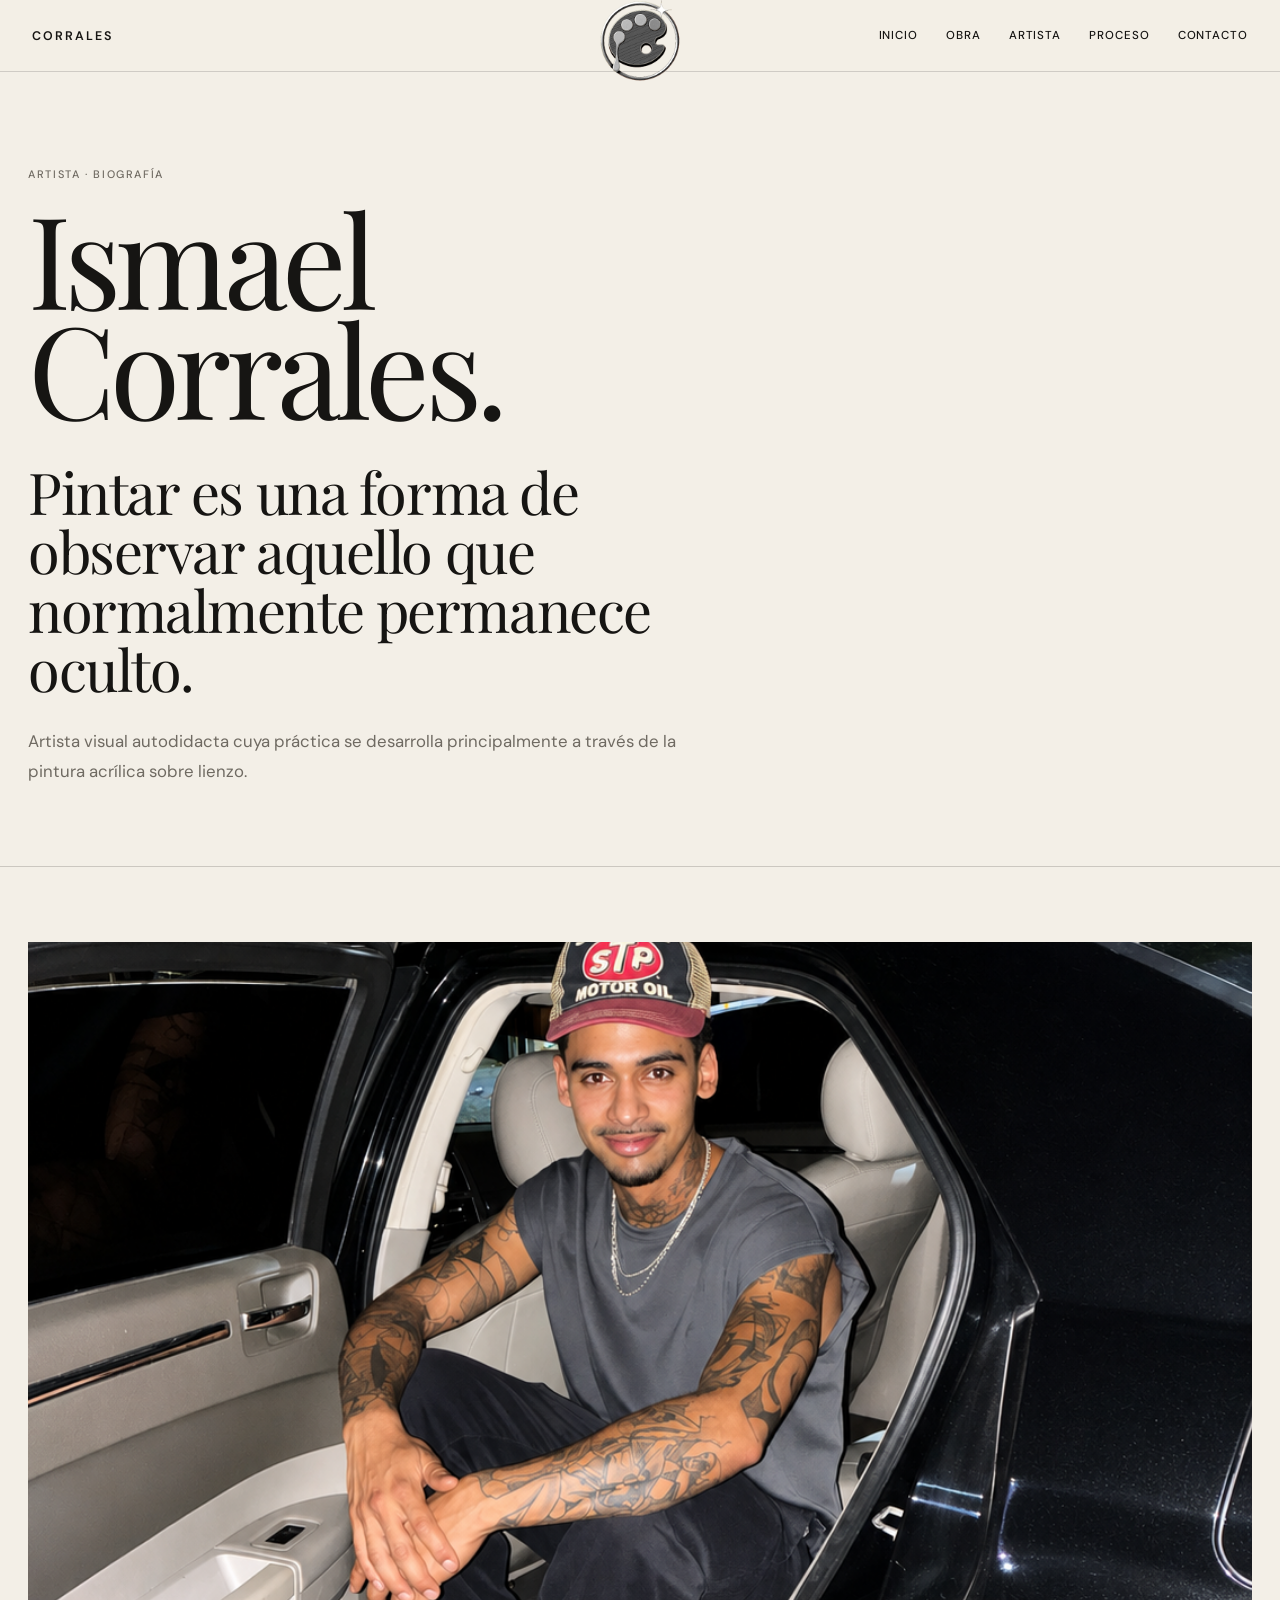
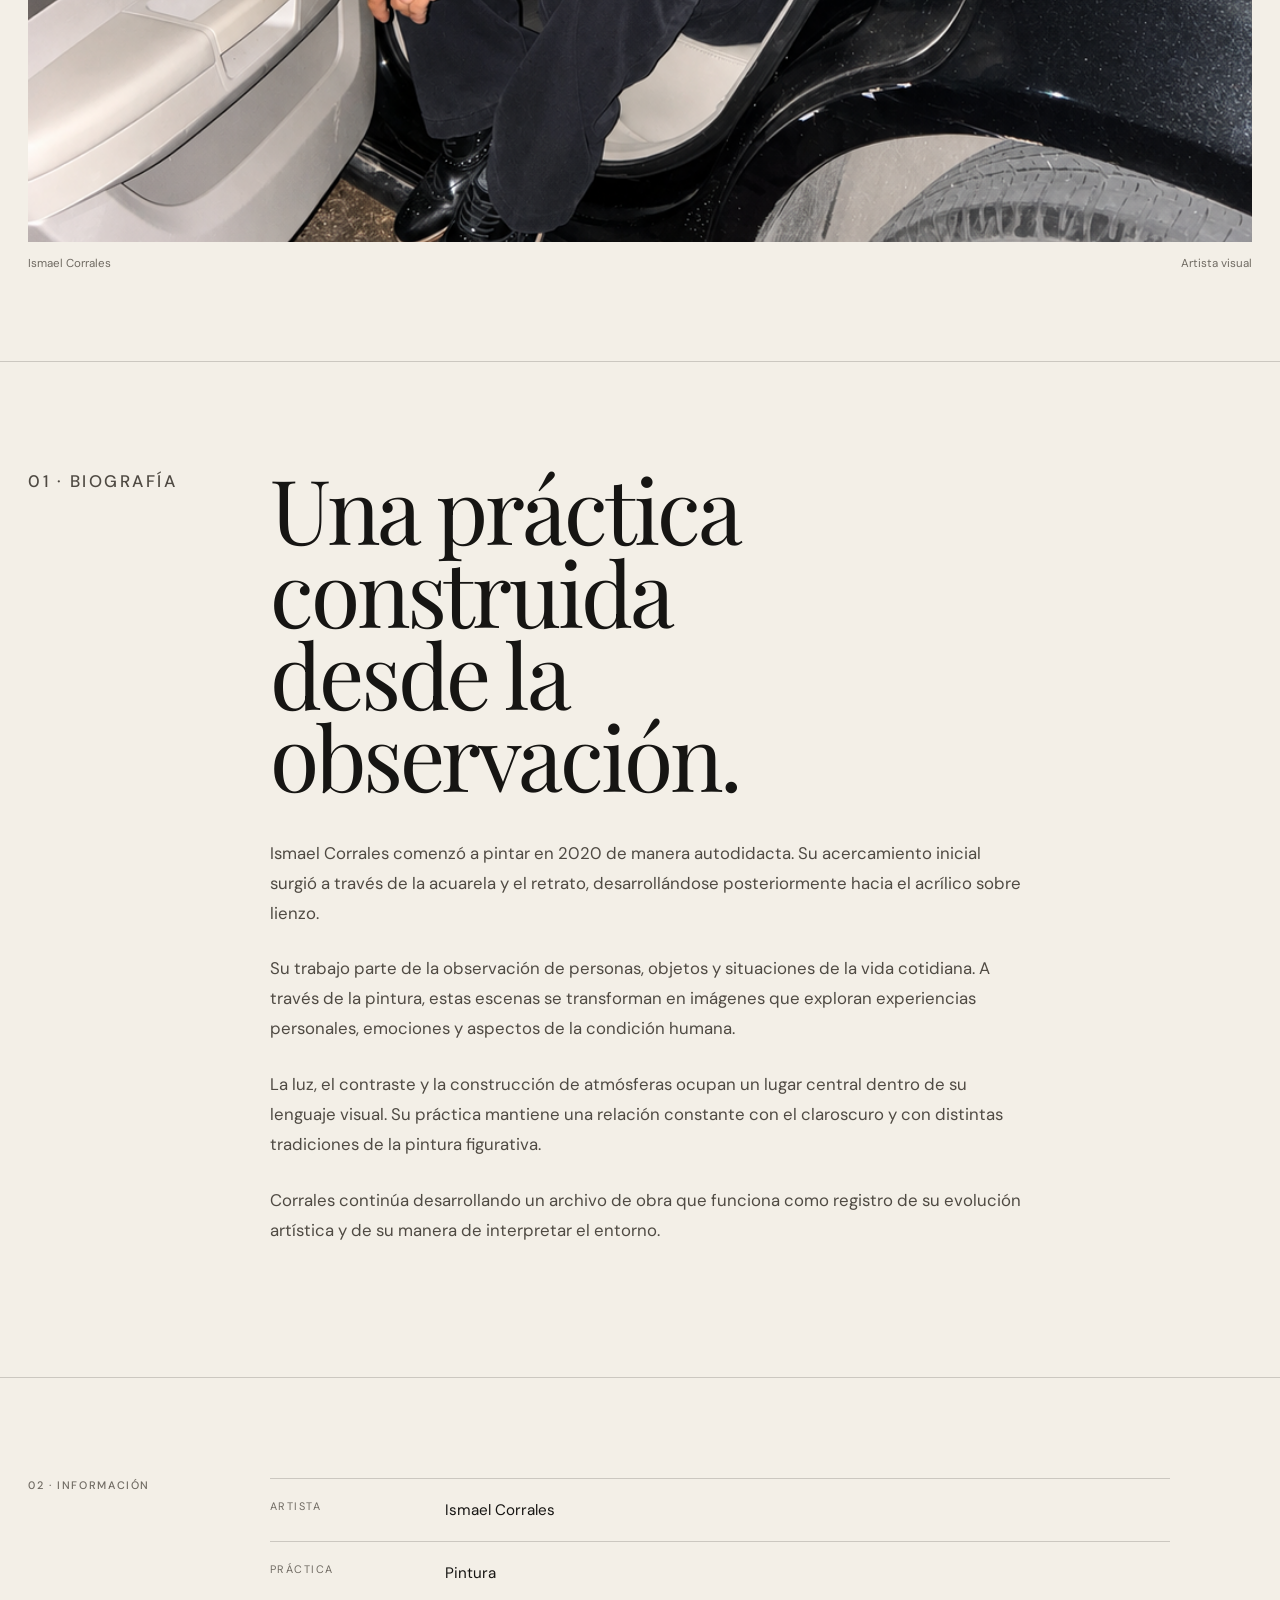
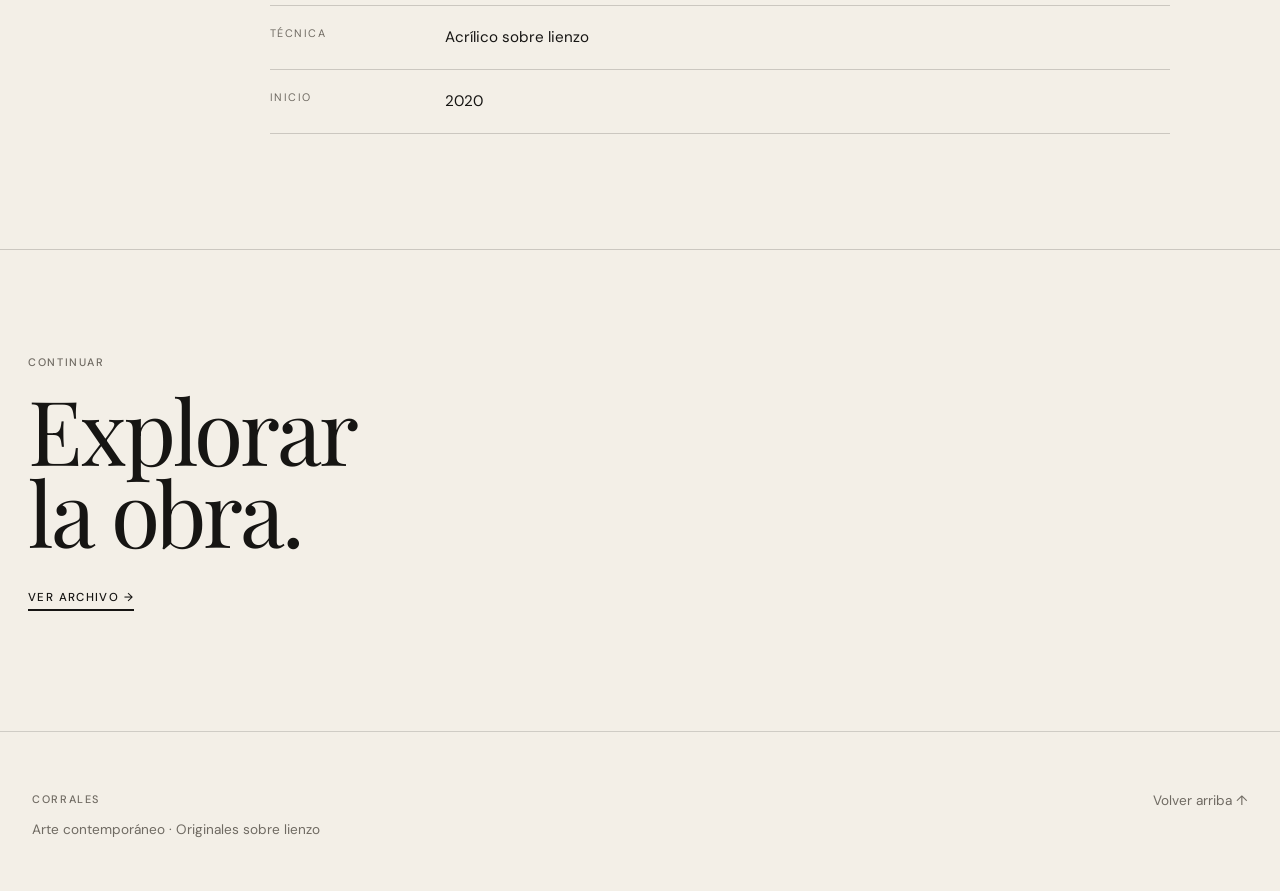
==== commit adec3731: "Update artista.html" ====
--- a/artista.html
+++ b/artista.html
@@ -32,10 +32,39 @@
 
   <link
     rel="stylesheet"
-    href="./styles.css?v=94"
+    href="./styles.css?v=148"
   >
 
   <style>
+
+    /* =========================
+       HEADER INTELIGENTE
+       ========================= */
+
+    .site-header{
+      position:sticky !important;
+      top:0 !important;
+      z-index:999999 !important;
+
+      transition:
+        transform .3s ease,
+        opacity .3s ease !important;
+
+      will-change:transform;
+
+      background:rgba(243,239,231,.96) !important;
+
+      backdrop-filter:blur(10px) !important;
+      -webkit-backdrop-filter:blur(10px) !important;
+
+      overflow:visible !important;
+    }
+
+    .site-header.header-hidden{
+      transform:translateY(-110%) !important;
+      opacity:0 !important;
+    }
+
 
     /* =========================
        MENÚ MÓVIL
@@ -47,63 +76,6 @@
 
     .mobile-nav{
       display:none;
-    }
-
-    @media(max-width:800px){
-
-      .site-header{
-        display:flex !important;
-        align-items:center !important;
-        justify-content:space-between !important;
-        min-height:72px;
-        padding:18px !important;
-      }
-
-      .site-header .nav{
-        display:none !important;
-      }
-
-      .mobile-menu-toggle{
-        display:block !important;
-        border:0;
-        background:transparent;
-        color:#161513;
-        font-family:"DM Sans",sans-serif;
-        font-size:12px;
-        font-weight:500;
-        letter-spacing:.12em;
-        text-transform:uppercase;
-        padding:10px 0;
-        cursor:pointer;
-      }
-
-      .mobile-nav{
-        display:none;
-        position:fixed;
-        top:72px;
-        left:0;
-        right:0;
-        z-index:9999;
-        padding:20px 18px 30px;
-        background:#f3efe7;
-        border-bottom:1px solid rgba(22,21,19,.18);
-      }
-
-      .mobile-nav.open{
-        display:block !important;
-      }
-
-      .mobile-nav a{
-        display:block;
-        padding:17px 0;
-        border-bottom:1px solid rgba(22,21,19,.18);
-        color:#161513;
-        font-family:"Playfair Display",serif;
-        font-size:32px;
-        line-height:1;
-        text-decoration:none;
-      }
-
     }
 
 
@@ -292,6 +264,90 @@
 
     @media(max-width:800px){
 
+      .site-header{
+        display:flex !important;
+        align-items:center !important;
+        justify-content:space-between !important;
+
+        min-height:118px !important;
+
+        padding:18px !important;
+
+        overflow:visible !important;
+      }
+
+      .site-header .nav{
+        display:none !important;
+      }
+
+      .mobile-menu-toggle{
+        display:block !important;
+
+        border:0;
+
+        background:transparent;
+
+        color:#161513;
+
+        font-family:"DM Sans",sans-serif;
+
+        font-size:12px;
+
+        font-weight:500;
+
+        letter-spacing:.12em;
+
+        text-transform:uppercase;
+
+        padding:10px 0;
+
+        cursor:pointer;
+      }
+
+      .mobile-nav{
+        display:none;
+
+        position:fixed;
+
+        top:118px;
+
+        left:0;
+        right:0;
+
+        z-index:999998;
+
+        padding:20px 18px 30px;
+
+        background:#f3efe7;
+
+        border-bottom:
+          1px solid rgba(22,21,19,.18);
+      }
+
+      .mobile-nav.open{
+        display:block !important;
+      }
+
+      .mobile-nav a{
+        display:block;
+
+        padding:17px 0;
+
+        border-bottom:
+          1px solid rgba(22,21,19,.18);
+
+        color:#161513;
+
+        font-family:"Playfair Display",serif;
+
+        font-size:32px;
+
+        line-height:1;
+
+        text-decoration:none;
+      }
+
+
       .artist-hero{
         padding:65px 18px 60px;
       }
@@ -385,7 +441,9 @@
 <body>
 
 
-  <!-- HEADER -->
+  <!-- =========================
+       HEADER
+       ========================= -->
 
   <header class="site-header">
 
@@ -397,13 +455,41 @@
     </a>
 
 
+    <a
+      href="./index.html"
+      class="header-logo"
+      aria-label="Inicio Corrales"
+    >
+
+      <img
+        src="./assets/Logo-header.PNG?v=4"
+        alt=""
+      >
+
+    </a>
+
+
     <nav class="nav">
 
-      <a href="./index.html">Inicio</a>
-      <a href="./obra.html">Obra</a>
-      <a href="./artista.html">Artista</a>
-      <a href="./proceso.html">Proceso</a>
-      <a href="./contacto.html">Contacto</a>
+      <a href="./index.html">
+        Inicio
+      </a>
+
+      <a href="./obra.html">
+        Obra
+      </a>
+
+      <a href="./artista.html">
+        Artista
+      </a>
+
+      <a href="./proceso.html">
+        Proceso
+      </a>
+
+      <a href="./contacto.html">
+        Contacto
+      </a>
 
     </nav>
 
@@ -421,26 +507,46 @@
   </header>
 
 
-  <!-- MENÚ MÓVIL -->
+
+  <!-- =========================
+       MENÚ MÓVIL
+       ========================= -->
 
   <nav
     class="mobile-nav"
     id="mobileMenu"
   >
 
-    <a href="./index.html">Inicio</a>
-    <a href="./obra.html">Obra</a>
-    <a href="./artista.html">Artista</a>
-    <a href="./proceso.html">Proceso</a>
-    <a href="./contacto.html">Contacto</a>
+    <a href="./index.html">
+      Inicio
+    </a>
+
+    <a href="./obra.html">
+      Obra
+    </a>
+
+    <a href="./artista.html">
+      Artista
+    </a>
+
+    <a href="./proceso.html">
+      Proceso
+    </a>
+
+    <a href="./contacto.html">
+      Contacto
+    </a>
 
   </nav>
 
 
+
   <main>
 
 
-    <!-- HERO -->
+    <!-- =========================
+         HERO
+         ========================= -->
 
     <section class="artist-hero">
 
@@ -468,7 +574,10 @@
     </section>
 
 
-    <!-- RETRATO -->
+
+    <!-- =========================
+         RETRATO
+         ========================= -->
 
     <section class="artist-portrait">
 
@@ -497,7 +606,10 @@
     </section>
 
 
-    <!-- BIOGRAFÍA -->
+
+    <!-- =========================
+         BIOGRAFÍA
+         ========================= -->
 
     <section class="artist-bio">
 
@@ -549,7 +661,10 @@
     </section>
 
 
-    <!-- INFORMACIÓN -->
+
+    <!-- =========================
+         INFORMACIÓN
+         ========================= -->
 
     <section class="artist-info">
 
@@ -562,6 +677,7 @@
 
         <div class="artist-info-table">
 
+
           <div class="artist-info-row">
 
             <span class="artist-info-label">
@@ -613,6 +729,7 @@
 
           </div>
 
+
         </div>
 
       </div>
@@ -620,7 +737,10 @@
     </section>
 
 
-    <!-- CIERRE -->
+
+    <!-- =========================
+         CIERRE
+         ========================= -->
 
     <section class="artist-final">
 
@@ -649,6 +769,11 @@
   </main>
 
 
+
+  <!-- =========================
+       FOOTER
+       ========================= -->
+
   <footer class="footer">
 
     <div>
@@ -670,6 +795,11 @@
   </footer>
 
 
+
+  <!-- =========================
+       JAVASCRIPT
+       ========================= -->
+
   <script>
 
     const menuButton =
@@ -678,6 +808,11 @@
     const mobileMenu =
       document.getElementById("mobileMenu");
 
+    const header =
+      document.querySelector(".site-header");
+
+
+    /* MENÚ MÓVIL */
 
     menuButton.addEventListener(
       "click",
@@ -694,6 +829,14 @@
           isOpen ? "true" : "false"
         );
 
+        if(isOpen){
+
+          header.classList.remove(
+            "header-hidden"
+          );
+
+        }
+
       }
     );
 
@@ -706,9 +849,12 @@
           "click",
           function(){
 
-            mobileMenu.classList.remove("open");
-
-            menuButton.textContent = "MENÚ";
+            mobileMenu.classList.remove(
+              "open"
+            );
+
+            menuButton.textContent =
+              "MENÚ";
 
             menuButton.setAttribute(
               "aria-expanded",
@@ -720,6 +866,96 @@
 
       });
 
+
+    /* =========================
+       HEADER INTELIGENTE
+       BAJAR = OCULTAR
+       SUBIR = MOSTRAR
+       ========================= */
+
+    let lastScrollY =
+      window.scrollY;
+
+
+    window.addEventListener(
+      "scroll",
+      function(){
+
+        const currentScrollY =
+          window.scrollY;
+
+
+        /* Si el menú está abierto,
+           no ocultamos el header */
+
+        if(
+          mobileMenu.classList.contains(
+            "open"
+          )
+        ){
+
+          lastScrollY =
+            currentScrollY;
+
+          return;
+
+        }
+
+
+        /* Cerca del inicio,
+           siempre visible */
+
+        if(currentScrollY < 80){
+
+          header.classList.remove(
+            "header-hidden"
+          );
+
+          lastScrollY =
+            currentScrollY;
+
+          return;
+
+        }
+
+
+        /* BAJANDO */
+
+        if(
+          currentScrollY >
+          lastScrollY
+        ){
+
+          header.classList.add(
+            "header-hidden"
+          );
+
+        }
+
+
+        /* SUBIENDO */
+
+        else if(
+          currentScrollY <
+          lastScrollY
+        ){
+
+          header.classList.remove(
+            "header-hidden"
+          );
+
+        }
+
+
+        lastScrollY =
+          currentScrollY;
+
+      },
+      {
+        passive:true
+      }
+    );
+
   </script>
 
 
--- a/styles.css
+++ b/styles.css
@@ -1557,3 +1557,703 @@
   }
 
 }
+/* =========================================================
+   CORRALES — LOGOTIPO CENTRAL DEL HEADER
+   ========================================================= */
+
+.site-header{
+  position:sticky;
+}
+
+.header-logo{
+  position:absolute;
+
+  left:50%;
+  top:50%;
+
+  transform:translate(-50%,-50%);
+
+  display:flex;
+
+  align-items:center;
+  justify-content:center;
+
+  width:54px;
+  height:54px;
+
+  z-index:25;
+
+  text-decoration:none;
+
+  pointer-events:auto;
+}
+
+.header-logo img{
+  display:block;
+
+  width:48px;
+  height:48px;
+
+  object-fit:contain;
+}
+
+
+/* En escritorio se oculta para conservar
+   la navegación horizontal actual */
+
+@media(min-width:801px){
+
+  .header-logo{
+    display:none;
+  }
+
+}
+
+
+/* =========================================================
+   CORRALES — HEADER MÓVIL
+   ========================================================= */
+
+@media(max-width:800px){
+
+  .site-header{
+    position:sticky !important;
+
+    top:0 !important;
+
+    z-index:99999 !important;
+
+    min-height:72px !important;
+
+    padding:18px !important;
+
+    display:flex !important;
+
+    align-items:center !important;
+
+    justify-content:space-between !important;
+  }
+
+
+  .header-logo{
+    display:flex !important;
+
+    visibility:visible !important;
+
+    opacity:1 !important;
+
+    position:absolute !important;
+
+    left:50% !important;
+
+    top:50% !important;
+
+    transform:translate(-50%,-50%) !important;
+
+    width:52px !important;
+
+    height:52px !important;
+
+    z-index:100000 !important;
+  }
+
+
+  .header-logo img{
+    width:46px !important;
+
+    height:46px !important;
+
+    object-fit:contain !important;
+  }
+
+
+  .site-header .brand{
+    position:relative;
+
+    z-index:100001;
+  }
+
+
+  .mobile-menu-toggle{
+    position:relative;
+
+    z-index:100001;
+  }
+
+}
+
+
+/* =========================================================
+   CORRALES — LOGOTIPO DEL CIERRE
+   ========================================================= */
+
+.home-final-logo{
+  display:block;
+
+  width:min(420px,65vw);
+
+  height:auto;
+
+  object-fit:contain;
+
+  margin:30px 0 45px;
+}
+
+
+@media(max-width:800px){
+
+  .home-final-logo{
+    width:min(330px,82vw);
+
+    margin:26px 0 42px;
+  }
+
+}
+/* CIERRE DEL INICIO: SOLO ENLACES */
+
+.home-final{
+  padding:70px 28px 80px !important;
+}
+
+.home-final-inner{
+  max-width:1420px;
+  margin:0 auto;
+}
+
+.home-final-links{
+  display:flex;
+  gap:50px;
+  align-items:flex-start;
+}
+
+@media(max-width:800px){
+
+  .home-final{
+    padding:55px 18px 65px !important;
+  }
+
+  .home-final-links{
+    display:flex !important;
+    justify-content:space-between;
+    gap:20px;
+  }
+
+  .home-final-links .text-link{
+    margin:0 !important;
+    white-space:nowrap;
+  }
+
+}
+/* =========================================================
+   CORRALES — LOGOTIPO CENTRAL SOBRESALIENTE
+   ========================================================= */
+
+.site-header{
+  position:relative !important;
+  overflow:visible !important;
+}
+
+
+/* LOGOTIPO */
+
+.header-logo{
+  position:absolute !important;
+
+  left:50% !important;
+  top:50% !important;
+
+  transform:translate(-50%,-50%) !important;
+
+  display:flex !important;
+
+  align-items:center !important;
+  justify-content:center !important;
+
+  width:70px !important;
+  height:70px !important;
+
+  z-index:100000 !important;
+
+  text-decoration:none !important;
+
+  overflow:visible !important;
+}
+
+
+.header-logo img{
+  display:block !important;
+
+  width:64px !important;
+  height:64px !important;
+
+  max-width:none !important;
+
+  object-fit:contain !important;
+
+  overflow:visible !important;
+}
+
+
+/* =========================================================
+   MÓVIL
+   ========================================================= */
+
+@media(max-width:800px){
+
+  .site-header{
+    position:relative !important;
+
+    min-height:72px !important;
+
+    overflow:visible !important;
+  }
+
+
+  .header-logo{
+    position:absolute !important;
+
+    left:50% !important;
+
+    /*
+       Ligeramente más abajo del centro
+       para que sobresalga visualmente
+    */
+
+    top:54% !important;
+
+    transform:
+      translate(-50%,-50%) !important;
+
+    width:74px !important;
+    height:74px !important;
+
+    z-index:100000 !important;
+
+    overflow:visible !important;
+  }
+
+
+  .header-logo img{
+    display:block !important;
+
+    width:68px !important;
+    height:68px !important;
+
+    object-fit:contain !important;
+
+    max-width:none !important;
+  }
+
+
+  .site-header .brand{
+    position:relative !important;
+
+    z-index:100001 !important;
+  }
+
+
+  .mobile-menu-toggle{
+    position:relative !important;
+
+    z-index:100001 !important;
+  }
+
+}
+/* =========================================================
+   CORRALES — LOGOTIPO CENTRAL 96 PX
+   ========================================================= */
+
+.site-header{
+  position:relative !important;
+  overflow:visible !important;
+}
+
+
+/* CONTENEDOR DEL LOGO */
+
+.header-logo{
+  position:absolute !important;
+
+  left:50% !important;
+  top:50% !important;
+
+  transform:translate(-50%,-50%) !important;
+
+  display:flex !important;
+  align-items:center !important;
+  justify-content:center !important;
+
+  width:102px !important;
+  height:102px !important;
+
+  z-index:100000 !important;
+
+  overflow:visible !important;
+
+  text-decoration:none !important;
+}
+
+
+/* IMAGEN DEL LOGO — 96 PX */
+
+.header-logo img{
+  display:block !important;
+
+  width:96px !important;
+  height:96px !important;
+
+  min-width:96px !important;
+  min-height:96px !important;
+
+  max-width:96px !important;
+  max-height:96px !important;
+
+  object-fit:contain !important;
+}
+
+
+/* =========================================================
+   MÓVIL
+   ========================================================= */
+
+@media(max-width:800px){
+
+  .site-header{
+    position:relative !important;
+
+    min-height:72px !important;
+
+    overflow:visible !important;
+  }
+
+
+  .header-logo{
+    display:flex !important;
+
+    position:absolute !important;
+
+    left:50% !important;
+    top:53% !important;
+
+    transform:translate(-50%,-50%) !important;
+
+    width:102px !important;
+    height:102px !important;
+
+    z-index:100000 !important;
+
+    overflow:visible !important;
+  }
+
+
+  .header-logo img{
+    display:block !important;
+
+    width:96px !important;
+    height:96px !important;
+
+    min-width:96px !important;
+    min-height:96px !important;
+
+    max-width:96px !important;
+    max-height:96px !important;
+
+    object-fit:contain !important;
+  }
+
+
+  .site-header .brand{
+    position:relative !important;
+
+    z-index:100001 !important;
+  }
+
+
+  .mobile-menu-toggle{
+    position:relative !important;
+
+    z-index:100001 !important;
+  }
+
+}
+/* =========================================================
+   CORRALES — LOGOTIPO CENTRAL 120 PX
+   ========================================================= */
+
+.header-logo{
+  width:126px !important;
+  height:126px !important;
+}
+
+.header-logo img{
+  width:120px !important;
+  height:120px !important;
+
+  min-width:120px !important;
+  min-height:120px !important;
+
+  max-width:120px !important;
+  max-height:120px !important;
+
+  object-fit:contain !important;
+}
+
+@media(max-width:800px){
+
+  .header-logo{
+    top:54% !important;
+
+    width:126px !important;
+    height:126px !important;
+  }
+
+  .header-logo img{
+    width:120px !important;
+    height:120px !important;
+
+    min-width:120px !important;
+    min-height:120px !important;
+
+    max-width:120px !important;
+    max-height:120px !important;
+  }
+
+}
+/* =========================================================
+   CORRALES — LOGO MÓVIL CORREGIDO
+   ========================================================= */
+
+.header-logo{
+  width:112px !important;
+  height:112px !important;
+  overflow:visible !important;
+}
+
+.header-logo img{
+  display:block !important;
+
+  width:106px !important;
+  height:106px !important;
+
+  min-width:106px !important;
+  min-height:106px !important;
+
+  max-width:106px !important;
+  max-height:106px !important;
+
+  object-fit:contain !important;
+
+  transform:none !important;
+}
+
+@media(max-width:800px){
+
+  .header-logo{
+    left:50% !important;
+    top:50% !important;
+
+    transform:translate(-50%,-50%) !important;
+
+    width:112px !important;
+    height:112px !important;
+  }
+
+  .header-logo img{
+    width:106px !important;
+    height:106px !important;
+
+    min-width:106px !important;
+    min-height:106px !important;
+
+    max-width:106px !important;
+    max-height:106px !important;
+
+    transform:none !important;
+  }
+
+}
+/* =========================================================
+   CORRALES — LOGO HEADER CORREGIDO
+   ========================================================= */
+
+.site-header{
+  position: relative !important;
+  overflow: visible !important;
+}
+
+/* Logo centrado entre CORRALES y MENÚ */
+.header-logo{
+  position: absolute !important;
+  left: 50% !important;
+  top: 58% !important;
+  transform: translate(-50%, -50%) !important;
+
+  display: flex !important;
+  align-items: center !important;
+  justify-content: center !important;
+
+  width: 100px !important;
+  height: 100px !important;
+
+  z-index: 100000 !important;
+  text-decoration: none !important;
+  overflow: visible !important;
+}
+
+.header-logo img{
+  display: block !important;
+  width: 94px !important;
+  height: 94px !important;
+
+  min-width: 94px !important;
+  min-height: 94px !important;
+  max-width: 94px !important;
+  max-height: 94px !important;
+
+  object-fit: contain !important;
+}
+
+/* Asegura que CORRALES y MENÚ queden por encima si hace falta */
+.site-header .brand,
+.mobile-menu-toggle{
+  position: relative !important;
+  z-index: 100001 !important;
+}
+
+/* =========================
+   MÓVIL
+   ========================= */
+@media (max-width: 800px){
+
+  .site-header{
+    min-height: 120px !important;
+    padding: 18px !important;
+    overflow: visible !important;
+  }
+
+  .header-logo{
+    left: 50% !important;
+    top: 62% !important;
+    transform: translate(-50%, -50%) !important;
+
+    width: 106px !important;
+    height: 106px !important;
+  }
+
+  .header-logo img{
+    width: 98px !important;
+    height: 98px !important;
+
+    min-width: 98px !important;
+    min-height: 98px !important;
+    max-width: 98px !important;
+    max-height: 98px !important;
+
+    object-fit: contain !important;
+  }
+}
+/* =========================================================
+   AJUSTE FINAL HEADER MÓVIL
+   ========================================================= */
+
+@media(max-width:800px){
+
+  .site-header{
+    min-height:118px !important;
+    padding:18px !important;
+    overflow:visible !important;
+  }
+
+  .header-logo{
+    position:absolute !important;
+
+    left:50% !important;
+    top:58% !important;
+
+    transform:translate(-50%,-50%) !important;
+
+    width:100px !important;
+    height:100px !important;
+
+    overflow:visible !important;
+  }
+
+  .header-logo img{
+    display:block !important;
+
+    width:94px !important;
+    height:94px !important;
+
+    min-width:94px !important;
+    min-height:94px !important;
+
+    max-width:94px !important;
+    max-height:94px !important;
+
+    object-fit:contain !important;
+
+    transform:none !important;
+  }
+
+  .mobile-nav{
+    top:118px !important;
+  }
+
+}
+/* =========================================================
+   CORRALES — HEADER FIJO AL HACER SCROLL
+   ========================================================= */
+
+.site-header{
+  position:sticky !important;
+  top:0 !important;
+  z-index:99999 !important;
+
+  overflow:visible !important;
+
+  background:rgba(243,239,231,.96) !important;
+
+  backdrop-filter:blur(10px) !important;
+  -webkit-backdrop-filter:blur(10px) !important;
+}
+
+@media(max-width:800px){
+
+  .site-header{
+    position:sticky !important;
+    top:0 !important;
+
+    min-height:118px !important;
+
+    z-index:99999 !important;
+
+    overflow:visible !important;
+  }
+
+  .header-logo{
+    z-index:100000 !important;
+  }
+
+  .site-header .brand,
+  .mobile-menu-toggle{
+    z-index:100001 !important;
+  }
+
+}
+/* HEADER INTELIGENTE */
+
+.site-header{
+  position:sticky !important;
+  top:0 !important;
+
+  transition:
+    transform .3s ease,
+    opacity .3s ease !important;
+
+  will-change:transform;
+}
+
+.site-header.header-hidden{
+  transform:translateY(-110%) !important;
+  opacity:0 !important;
+}
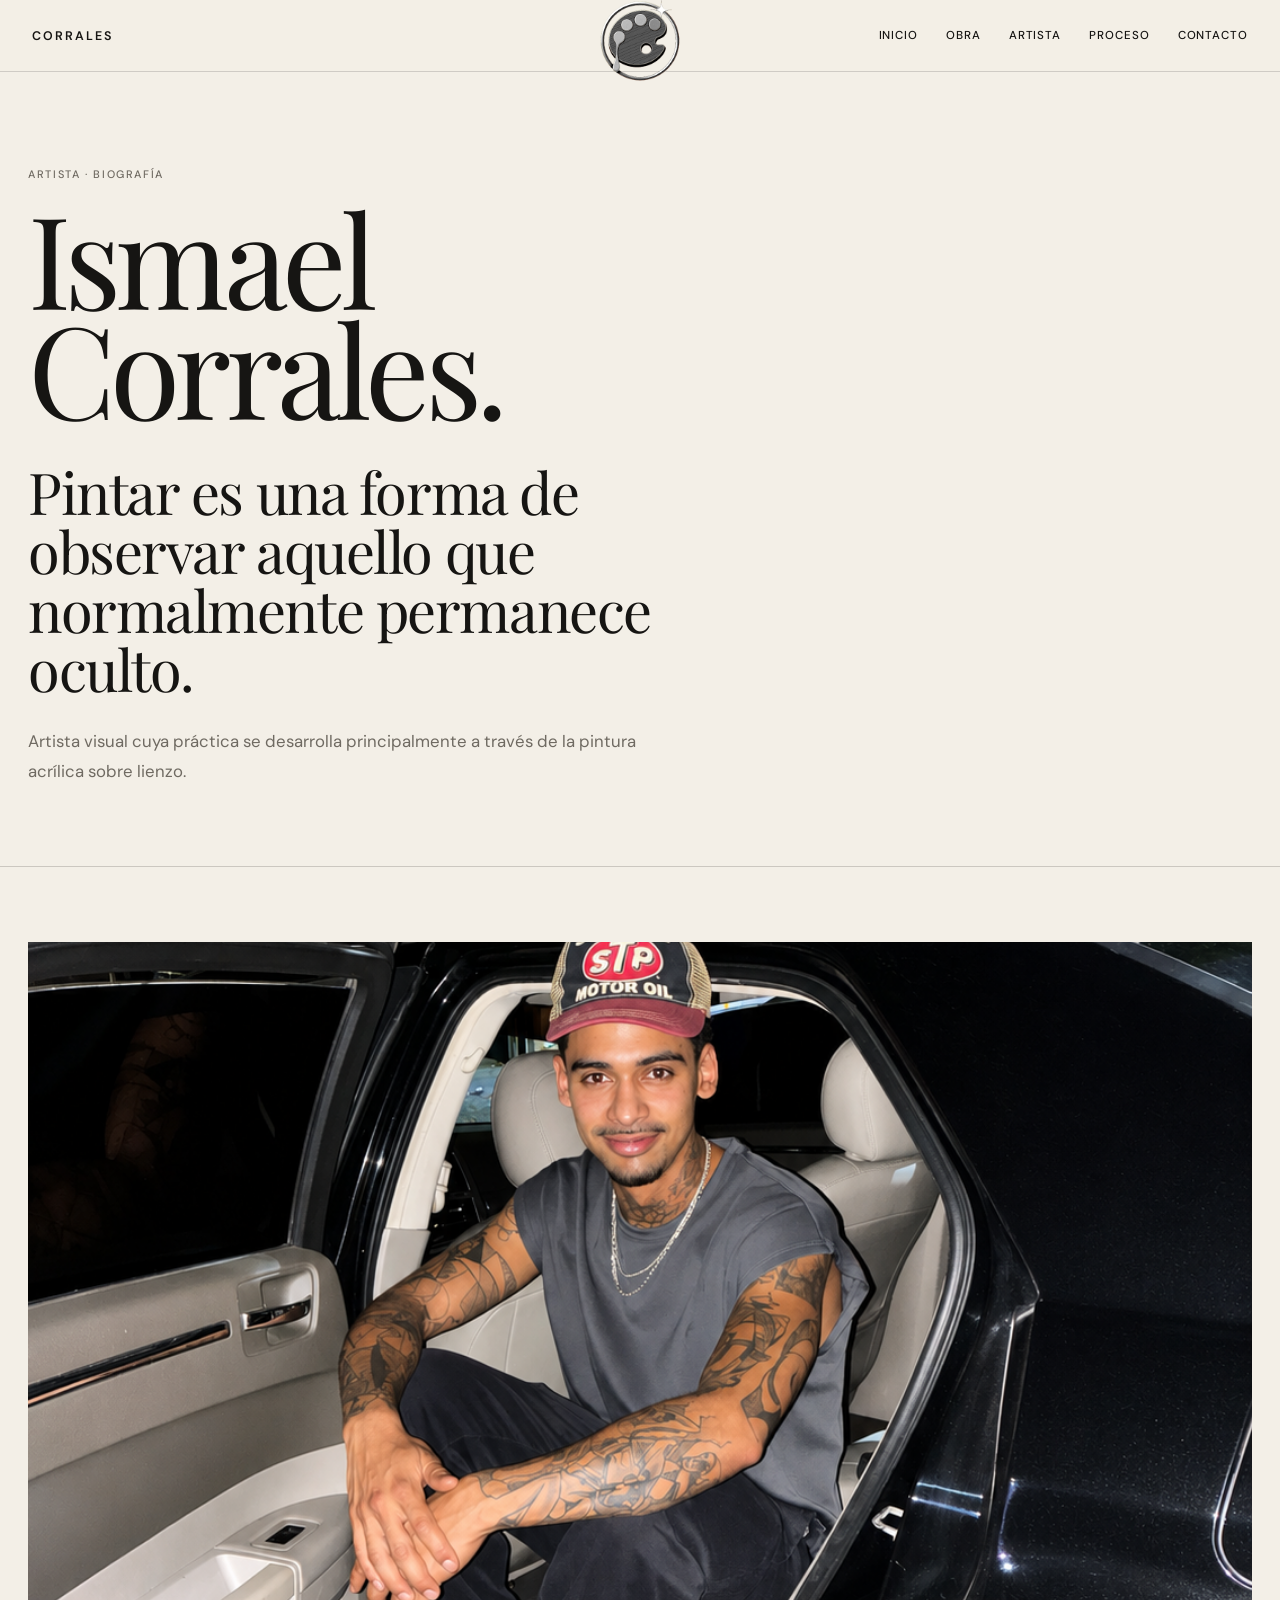
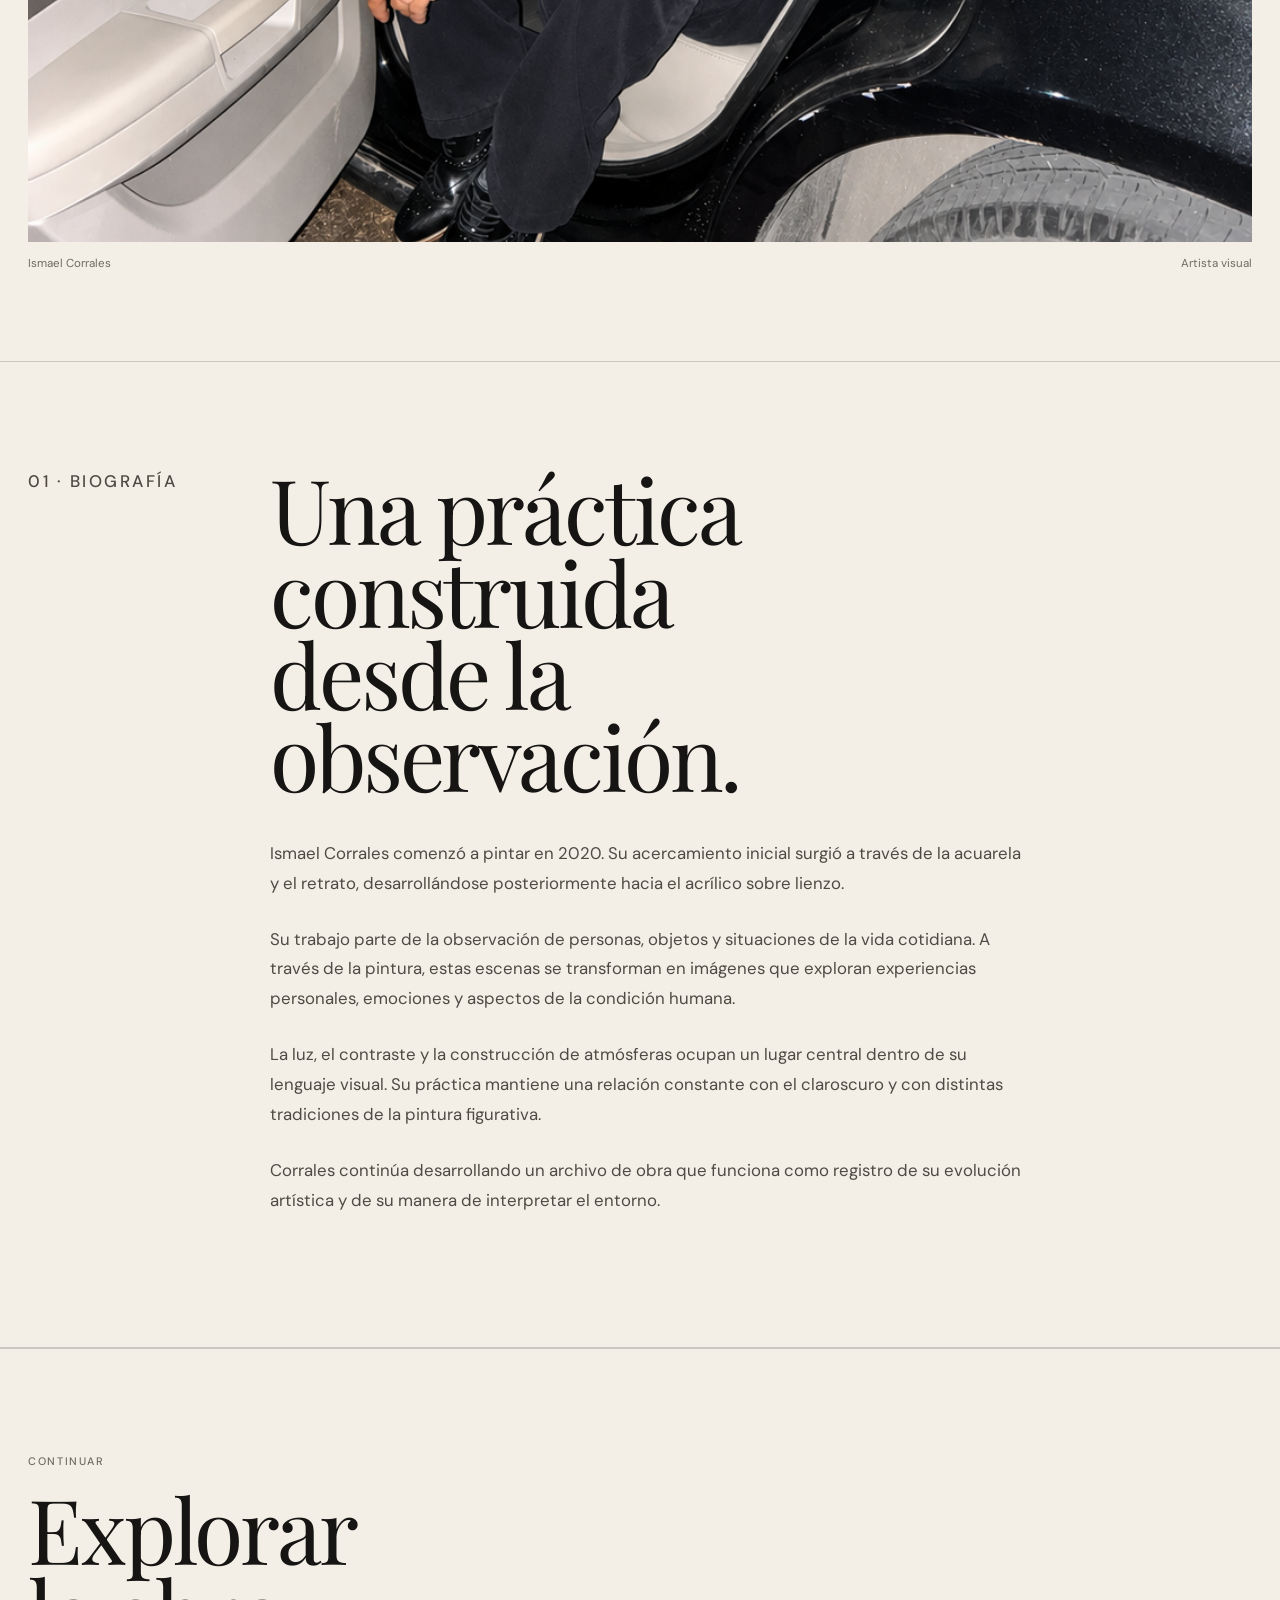
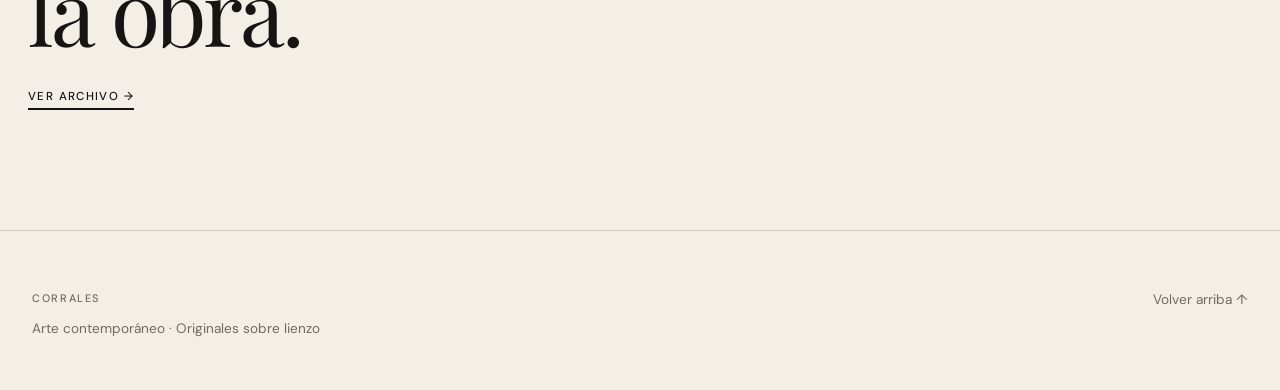
==== commit a98b54c6: "Update artista.html" ====
--- a/artista.html
+++ b/artista.html
@@ -2,13 +2,8 @@
 <html lang="es">
 
 <head>
-
   <meta charset="UTF-8">
-
-  <meta
-    name="viewport"
-    content="width=device-width, initial-scale=1.0"
-  >
+  <meta name="viewport" content="width=device-width, initial-scale=1.0">
 
   <title>Ismael Corrales — Artista</title>
 
@@ -18,417 +13,296 @@
   >
 
   <link rel="preconnect" href="https://fonts.googleapis.com">
-
-  <link
-    rel="preconnect"
-    href="https://fonts.gstatic.com"
-    crossorigin
-  >
+  <link rel="preconnect" href="https://fonts.gstatic.com" crossorigin>
 
   <link
     href="https://fonts.googleapis.com/css2?family=DM+Sans:wght@300;400;500;600&family=Playfair+Display:wght@400;500&display=swap"
     rel="stylesheet"
   >
 
-  <link
-    rel="stylesheet"
-    href="./styles.css?v=148"
-  >
+  <link rel="stylesheet" href="./styles.css?v=206">
 
   <style>
 
-    /* =========================
-       HEADER INTELIGENTE
-       ========================= */
-
-    .site-header{
-      position:sticky !important;
-      top:0 !important;
-      z-index:999999 !important;
-
-      transition:
-        transform .3s ease,
-        opacity .3s ease !important;
-
-      will-change:transform;
-
-      background:rgba(243,239,231,.96) !important;
-
-      backdrop-filter:blur(10px) !important;
-      -webkit-backdrop-filter:blur(10px) !important;
-
-      overflow:visible !important;
-    }
-
-    .site-header.header-hidden{
-      transform:translateY(-110%) !important;
-      opacity:0 !important;
-    }
-
-
-    /* =========================
-       MENÚ MÓVIL
-       ========================= */
-
-    .mobile-menu-toggle{
-      display:none;
-    }
-
-    .mobile-nav{
-      display:none;
-    }
-
-
-    /* =========================
-       HERO
-       ========================= */
-
-    .artist-hero{
-      padding:95px 28px 80px;
-      border-bottom:1px solid var(--line);
-    }
-
-    .artist-hero-inner{
-      max-width:1420px;
-      margin:0 auto;
-    }
-
-    .artist-hero h1{
-      margin:20px 0 40px;
-      max-width:9ch;
-      font-size:clamp(4.8rem,10vw,9rem);
-      line-height:.86;
-      font-weight:400;
-      letter-spacing:-.045em;
-    }
-
-    .artist-statement{
-      max-width:760px;
-      margin:0 0 30px;
-      font-family:"Playfair Display",serif;
-      font-size:clamp(2.2rem,4.5vw,4.6rem);
-      line-height:1.02;
-      letter-spacing:-.025em;
-    }
-
-    .artist-intro{
-      max-width:650px;
-      margin:0;
-      font-size:1.05rem;
-      line-height:1.75;
-      color:var(--muted);
-    }
-
-
-    /* =========================
-       RETRATO
-       ========================= */
-
-    .artist-portrait{
-      max-width:1420px;
-      margin:0 auto;
-      padding:75px 28px 90px;
-    }
-
-    .artist-portrait figure{
-      margin:0;
-    }
-
-    .artist-portrait img{
-      display:block;
-      width:100%;
-      max-height:900px;
-      object-fit:cover;
-      object-position:center;
-    }
-
-    .artist-caption{
-      display:flex;
-      justify-content:space-between;
-      gap:20px;
-      margin-top:14px;
-      font-size:.72rem;
-      color:var(--muted);
-    }
-
-
-    /* =========================
-       BIOGRAFÍA
-       ========================= */
-
-    .artist-bio{
-      padding:105px 28px;
-      border-top:1px solid var(--line);
-      border-bottom:1px solid var(--line);
-    }
-
-    .artist-bio-inner{
-      max-width:1420px;
-      margin:0 auto;
-      display:grid;
-      grid-template-columns:.32fr 1.68fr;
-      gap:55px;
-    }
-
-    .artist-bio-content{
-      max-width:900px;
-    }
-
-    .artist-bio h2{
-      margin:0 0 42px;
-      max-width:10ch;
-      font-size:clamp(3.5rem,7vw,7rem);
-      line-height:.92;
-      font-weight:400;
-      letter-spacing:-.035em;
-    }
-
-    .artist-bio p{
-      max-width:760px;
-      margin:0 0 26px;
-      font-size:1.05rem;
-      line-height:1.78;
-      color:#4f4a43;
-    }
-
-
-    /* =========================
-       INFORMACIÓN
-       ========================= */
-
-    .artist-info{
-      padding:100px 28px 115px;
-    }
-
-    .artist-info-inner{
-      max-width:1420px;
-      margin:0 auto;
-      display:grid;
-      grid-template-columns:.32fr 1.68fr;
-      gap:55px;
-    }
-
-    .artist-info-table{
-      max-width:900px;
-      border-top:1px solid var(--line);
-    }
-
-    .artist-info-row{
-      display:grid;
-      grid-template-columns:150px 1fr;
-      gap:25px;
-      padding:20px 0;
-      border-bottom:1px solid var(--line);
-    }
-
-    .artist-info-label{
-      font-size:.68rem;
-      letter-spacing:.13em;
-      text-transform:uppercase;
-      color:var(--muted);
-    }
-
-    .artist-info-value{
-      font-size:.95rem;
-      line-height:1.5;
-    }
-
-
-    /* =========================
-       CIERRE
-       ========================= */
-
-    .artist-final{
-      padding:105px 28px 120px;
-      border-top:1px solid var(--line);
-    }
-
-    .artist-final-inner{
-      max-width:1420px;
-      margin:0 auto;
-    }
-
-    .artist-final h2{
-      margin:18px 0 32px;
-      max-width:10ch;
-      font-size:clamp(3.8rem,7vw,7rem);
-      line-height:.92;
-      font-weight:400;
-      letter-spacing:-.035em;
-    }
-
-
-    /* =========================
-       MÓVIL
-       ========================= */
-
-    @media(max-width:800px){
-
-      .site-header{
-        display:flex !important;
-        align-items:center !important;
-        justify-content:space-between !important;
-
-        min-height:118px !important;
-
-        padding:18px !important;
-
-        overflow:visible !important;
-      }
-
-      .site-header .nav{
-        display:none !important;
-      }
-
-      .mobile-menu-toggle{
-        display:block !important;
-
-        border:0;
-
-        background:transparent;
-
-        color:#161513;
-
-        font-family:"DM Sans",sans-serif;
-
-        font-size:12px;
-
-        font-weight:500;
-
-        letter-spacing:.12em;
-
-        text-transform:uppercase;
-
-        padding:10px 0;
-
-        cursor:pointer;
-      }
-
-      .mobile-nav{
-        display:none;
-
-        position:fixed;
-
-        top:118px;
-
-        left:0;
-        right:0;
-
-        z-index:999998;
-
-        padding:20px 18px 30px;
-
-        background:#f3efe7;
-
-        border-bottom:
-          1px solid rgba(22,21,19,.18);
-      }
-
-      .mobile-nav.open{
-        display:block !important;
-      }
-
-      .mobile-nav a{
-        display:block;
-
-        padding:17px 0;
-
-        border-bottom:
-          1px solid rgba(22,21,19,.18);
-
-        color:#161513;
-
-        font-family:"Playfair Display",serif;
-
-        font-size:32px;
-
-        line-height:1;
-
-        text-decoration:none;
-      }
-
-
-      .artist-hero{
-        padding:65px 18px 60px;
-      }
-
-      .artist-hero h1{
-        font-size:clamp(4rem,18vw,6rem);
-      }
-
-      .artist-statement{
-        font-size:clamp(2.2rem,10vw,3.5rem);
-      }
-
-      .artist-intro{
-        font-size:.98rem;
-      }
-
-      .artist-portrait{
-        padding:55px 18px 70px;
-      }
-
-      .artist-portrait img{
-        max-height:none;
-      }
-
-      .artist-caption{
-        font-size:.64rem;
-      }
-
-      .artist-bio{
-        padding:82px 18px;
-      }
-
-      .artist-bio-inner{
-        display:block;
-      }
-
-      .artist-bio-inner > .section-number{
-        margin-bottom:30px;
-      }
-
-      .artist-bio h2{
-        font-size:clamp(3rem,14vw,5rem);
-      }
-
-      .artist-bio p{
-        font-size:.98rem;
-        line-height:1.72;
-      }
-
-      .artist-info{
-        padding:82px 18px 95px;
-      }
-
-      .artist-info-inner{
-        display:block;
-      }
-
-      .artist-info-inner > .section-number{
-        margin-bottom:30px;
-      }
-
-      .artist-info-row{
-        grid-template-columns:105px 1fr;
-        gap:15px;
-        padding:17px 0;
-      }
-
-      .artist-info-label{
-        font-size:.6rem;
-      }
-
-      .artist-info-value{
-        font-size:.9rem;
-      }
-
-      .artist-final{
-        padding:80px 18px 95px;
-      }
-
-      .artist-final h2{
-        font-size:clamp(3.4rem,15vw,5.2rem);
+    /* ENCABEZADO */
+
+    .site-header {
+      position: sticky !important;
+      top: 0 !important;
+      z-index: 999999 !important;
+      transition: transform .3s ease, opacity .3s ease !important;
+      will-change: transform;
+      background: rgba(243,239,231,.96) !important;
+      backdrop-filter: blur(10px) !important;
+      -webkit-backdrop-filter: blur(10px) !important;
+      overflow: visible !important;
+    }
+
+    .site-header.header-hidden {
+      transform: translateY(-110%) !important;
+      opacity: 0 !important;
+    }
+
+    .mobile-menu-toggle,
+    .mobile-nav {
+      display: none;
+    }
+
+
+    /* PRESENTACIÓN */
+
+    .artist-hero {
+      padding: 95px 28px 80px;
+      border-bottom: 1px solid var(--line);
+    }
+
+    .artist-hero-inner {
+      max-width: 1420px;
+      margin: 0 auto;
+    }
+
+    .artist-hero h1 {
+      margin: 20px 0 40px;
+      max-width: 9ch;
+      font-size: clamp(4.8rem, 10vw, 9rem);
+      line-height: .86;
+      font-weight: 400;
+      letter-spacing: -.045em;
+    }
+
+    .artist-statement {
+      max-width: 760px;
+      margin: 0 0 30px;
+      font-family: "Playfair Display", serif;
+      font-size: clamp(2.2rem, 4.5vw, 4.6rem);
+      line-height: 1.02;
+      letter-spacing: -.025em;
+    }
+
+    .artist-intro {
+      max-width: 650px;
+      margin: 0;
+      font-size: 1.05rem;
+      line-height: 1.75;
+      color: var(--muted);
+    }
+
+
+    /* RETRATO */
+
+    .artist-portrait {
+      max-width: 1420px;
+      margin: 0 auto;
+      padding: 75px 28px 90px;
+    }
+
+    .artist-portrait figure {
+      margin: 0;
+    }
+
+    .artist-portrait img {
+      display: block;
+      width: 100%;
+      max-height: 900px;
+      object-fit: cover;
+      object-position: center;
+    }
+
+    .artist-caption {
+      display: flex;
+      justify-content: space-between;
+      gap: 20px;
+      margin-top: 14px;
+      font-size: .72rem;
+      color: var(--muted);
+    }
+
+
+    /* BIOGRAFÍA */
+
+    .artist-bio {
+      padding: 105px 28px;
+      border-top: 1px solid var(--line);
+      border-bottom: 1px solid var(--line);
+    }
+
+    .artist-bio-inner {
+      max-width: 1420px;
+      margin: 0 auto;
+      display: grid;
+      grid-template-columns: .32fr 1.68fr;
+      gap: 55px;
+    }
+
+    .artist-bio-content {
+      max-width: 900px;
+    }
+
+    .artist-bio h2 {
+      margin: 0 0 42px;
+      max-width: 10ch;
+      font-size: clamp(3.5rem, 7vw, 7rem);
+      line-height: .92;
+      font-weight: 400;
+      letter-spacing: -.035em;
+    }
+
+    .artist-bio p {
+      max-width: 760px;
+      margin: 0 0 26px;
+      font-size: 1.05rem;
+      line-height: 1.78;
+      color: #4f4a43;
+    }
+
+
+    /* CIERRE */
+
+    .artist-final {
+      padding: 105px 28px 120px;
+      border-top: 1px solid var(--line);
+    }
+
+    .artist-final-inner {
+      max-width: 1420px;
+      margin: 0 auto;
+    }
+
+    .artist-final h2 {
+      margin: 18px 0 32px;
+      max-width: 10ch;
+      font-size: clamp(3.8rem, 7vw, 7rem);
+      line-height: .92;
+      font-weight: 400;
+      letter-spacing: -.035em;
+    }
+
+
+    /* VERSIÓN MÓVIL */
+
+    @media (max-width: 800px) {
+
+      .site-header {
+        display: flex !important;
+        align-items: center !important;
+        justify-content: space-between !important;
+        min-height: 118px !important;
+        padding: 18px !important;
+        overflow: visible !important;
+      }
+
+      .site-header .nav {
+        display: none !important;
+      }
+
+      .mobile-menu-toggle {
+        display: block !important;
+        border: 0;
+        background: transparent;
+        color: #161513;
+        font-family: "DM Sans", sans-serif;
+        font-size: 12px;
+        font-weight: 500;
+        letter-spacing: .12em;
+        text-transform: uppercase;
+        padding: 10px 0;
+        cursor: pointer;
+      }
+
+      .mobile-nav {
+        display: none;
+        position: fixed;
+        top: 118px;
+        left: 0;
+        right: 0;
+        z-index: 999998;
+        padding: 20px 18px 30px;
+        background: #f3efe7;
+        border-bottom: 1px solid rgba(22,21,19,.18);
+      }
+
+      .mobile-nav.open {
+        display: block !important;
+      }
+
+      .mobile-nav a {
+        display: block;
+        padding: 17px 0;
+        border-bottom: 1px solid rgba(22,21,19,.18);
+        color: #161513;
+        font-family: "Playfair Display", serif;
+        font-size: 32px;
+        line-height: 1;
+        text-decoration: none;
+      }
+
+
+      /* PRESENTACIÓN MÓVIL */
+
+      .artist-hero {
+        padding: 65px 18px 60px;
+      }
+
+      .artist-hero h1 {
+        font-size: clamp(4rem, 18vw, 6rem);
+      }
+
+      .artist-statement {
+        font-size: clamp(2.2rem, 10vw, 3.5rem);
+      }
+
+      .artist-intro {
+        font-size: .98rem;
+      }
+
+
+      /* RETRATO MÓVIL */
+
+      .artist-portrait {
+        padding: 55px 18px 70px;
+      }
+
+      .artist-portrait img {
+        max-height: none;
+      }
+
+      .artist-caption {
+        font-size: .64rem;
+      }
+
+
+      /* BIOGRAFÍA MÓVIL */
+
+      .artist-bio {
+        padding: 82px 18px;
+      }
+
+      .artist-bio-inner {
+        display: block;
+      }
+
+      .artist-bio-inner > .section-number {
+        margin-bottom: 30px;
+      }
+
+      .artist-bio h2 {
+        font-size: clamp(3rem, 14vw, 5rem);
+      }
+
+      .artist-bio p {
+        font-size: .98rem;
+        line-height: 1.72;
+      }
+
+
+      /* CIERRE MÓVIL */
+
+      .artist-final {
+        padding: 80px 18px 95px;
+      }
+
+      .artist-final h2 {
+        font-size: clamp(3.4rem, 15vw, 5.2rem);
       }
 
     }
@@ -440,59 +314,34 @@
 
 <body>
 
-
-  <!-- =========================
-       HEADER
-       ========================= -->
+  <!-- ENCABEZADO -->
 
   <header class="site-header">
 
-    <a
-      href="./index.html"
-      class="brand"
-    >
+    <a href="./index.html" class="brand">
       CORRALES
     </a>
-
 
     <a
       href="./index.html"
       class="header-logo"
       aria-label="Inicio Corrales"
     >
-
       <img
         src="./assets/Logo-header.PNG?v=4"
         alt=""
       >
-
     </a>
 
-
     <nav class="nav">
 
-      <a href="./index.html">
-        Inicio
-      </a>
-
-      <a href="./obra.html">
-        Obra
-      </a>
-
-      <a href="./artista.html">
-        Artista
-      </a>
-
-      <a href="./proceso.html">
-        Proceso
-      </a>
-
-      <a href="./contacto.html">
-        Contacto
-      </a>
+      <a href="./index.html">Inicio</a>
+      <a href="./obra.html">Obra</a>
+      <a href="./artista.html">Artista</a>
+      <a href="./proceso.html">Proceso</a>
+      <a href="./contacto.html">Contacto</a>
 
     </nav>
-
 
     <button
       class="mobile-menu-toggle"
@@ -507,46 +356,26 @@
   </header>
 
 
-
-  <!-- =========================
-       MENÚ MÓVIL
-       ========================= -->
+  <!-- MENÚ MÓVIL -->
 
   <nav
     class="mobile-nav"
     id="mobileMenu"
+    aria-label="Navegación móvil"
   >
 
-    <a href="./index.html">
-      Inicio
-    </a>
-
-    <a href="./obra.html">
-      Obra
-    </a>
-
-    <a href="./artista.html">
-      Artista
-    </a>
-
-    <a href="./proceso.html">
-      Proceso
-    </a>
-
-    <a href="./contacto.html">
-      Contacto
-    </a>
+    <a href="./index.html">Inicio</a>
+    <a href="./obra.html">Obra</a>
+    <a href="./artista.html">Artista</a>
+    <a href="./proceso.html">Proceso</a>
+    <a href="./contacto.html">Contacto</a>
 
   </nav>
 
 
-
   <main>
 
-
-    <!-- =========================
-         HERO
-         ========================= -->
+    <!-- PRESENTACIÓN -->
 
     <section class="artist-hero">
 
@@ -565,7 +394,7 @@
         </p>
 
         <p class="artist-intro">
-          Artista visual autodidacta cuya práctica se desarrolla
+          Artista visual cuya práctica se desarrolla
           principalmente a través de la pintura acrílica sobre lienzo.
         </p>
 
@@ -574,10 +403,7 @@
     </section>
 
 
-
-    <!-- =========================
-         RETRATO
-         ========================= -->
+    <!-- RETRATO -->
 
     <section class="artist-portrait">
 
@@ -606,10 +432,7 @@
     </section>
 
 
-
-    <!-- =========================
-         BIOGRAFÍA
-         ========================= -->
+    <!-- BIOGRAFÍA -->
 
     <section class="artist-bio">
 
@@ -619,7 +442,6 @@
           01 · BIOGRAFÍA
         </p>
 
-
         <div class="artist-bio-content">
 
           <h2>
@@ -627,7 +449,7 @@
           </h2>
 
           <p>
-            Ismael Corrales comenzó a pintar en 2020 de manera autodidacta.
+            Ismael Corrales comenzó a pintar en 2020.
             Su acercamiento inicial surgió a través de la acuarela y el
             retrato, desarrollándose posteriormente hacia el acrílico
             sobre lienzo.
@@ -661,86 +483,8 @@
     </section>
 
 
-
-    <!-- =========================
-         INFORMACIÓN
-         ========================= -->
-
-    <section class="artist-info">
-
-      <div class="artist-info-inner">
-
-        <p class="section-number">
-          02 · INFORMACIÓN
-        </p>
-
-
-        <div class="artist-info-table">
-
-
-          <div class="artist-info-row">
-
-            <span class="artist-info-label">
-              Artista
-            </span>
-
-            <span class="artist-info-value">
-              Ismael Corrales
-            </span>
-
-          </div>
-
-
-          <div class="artist-info-row">
-
-            <span class="artist-info-label">
-              Práctica
-            </span>
-
-            <span class="artist-info-value">
-              Pintura
-            </span>
-
-          </div>
-
-
-          <div class="artist-info-row">
-
-            <span class="artist-info-label">
-              Técnica
-            </span>
-
-            <span class="artist-info-value">
-              Acrílico sobre lienzo
-            </span>
-
-          </div>
-
-
-          <div class="artist-info-row">
-
-            <span class="artist-info-label">
-              Inicio
-            </span>
-
-            <span class="artist-info-value">
-              2020
-            </span>
-
-          </div>
-
-
-        </div>
-
-      </div>
-
-    </section>
-
-
-
-    <!-- =========================
-         CIERRE
-         ========================= -->
+    <!-- CIERRE -->
+    <!-- La sección 02 · INFORMACIÓN fue eliminada -->
 
     <section class="artist-final">
 
@@ -765,14 +509,10 @@
 
     </section>
 
-
   </main>
 
 
-
-  <!-- =========================
-       FOOTER
-       ========================= -->
+  <!-- PIE DE PÁGINA -->
 
   <footer class="footer">
 
@@ -795,10 +535,7 @@
   </footer>
 
 
-
-  <!-- =========================
-       JAVASCRIPT
-       ========================= -->
+  <!-- FUNCIONES DEL MENÚ -->
 
   <script>
 
@@ -812,153 +549,89 @@
       document.querySelector(".site-header");
 
 
-    /* MENÚ MÓVIL */
-
-    menuButton.addEventListener(
-      "click",
-      function(){
-
-        const isOpen =
-          mobileMenu.classList.toggle("open");
-
-        menuButton.textContent =
-          isOpen ? "CERRAR" : "MENÚ";
+    /* ABRIR Y CERRAR MENÚ */
+
+    menuButton.addEventListener("click", function() {
+
+      const isOpen =
+        mobileMenu.classList.toggle("open");
+
+      menuButton.textContent =
+        isOpen ? "CERRAR" : "MENÚ";
+
+      menuButton.setAttribute(
+        "aria-expanded",
+        isOpen ? "true" : "false"
+      );
+
+      if (isOpen) {
+        header.classList.remove("header-hidden");
+      }
+
+    });
+
+
+    /* CERRAR MENÚ AL NAVEGAR */
+
+    mobileMenu.querySelectorAll("a").forEach(function(link) {
+
+      link.addEventListener("click", function() {
+
+        mobileMenu.classList.remove("open");
+
+        menuButton.textContent = "MENÚ";
 
         menuButton.setAttribute(
           "aria-expanded",
-          isOpen ? "true" : "false"
+          "false"
         );
 
-        if(isOpen){
-
-          header.classList.remove(
-            "header-hidden"
-          );
-
-        }
-
-      }
-    );
-
-
-    mobileMenu
-      .querySelectorAll("a")
-      .forEach(function(link){
-
-        link.addEventListener(
-          "click",
-          function(){
-
-            mobileMenu.classList.remove(
-              "open"
-            );
-
-            menuButton.textContent =
-              "MENÚ";
-
-            menuButton.setAttribute(
-              "aria-expanded",
-              "false"
-            );
-
-          }
-        );
-
       });
 
-
-    /* =========================
-       HEADER INTELIGENTE
-       BAJAR = OCULTAR
-       SUBIR = MOSTRAR
-       ========================= */
-
-    let lastScrollY =
-      window.scrollY;
-
-
-    window.addEventListener(
-      "scroll",
-      function(){
-
-        const currentScrollY =
-          window.scrollY;
-
-
-        /* Si el menú está abierto,
-           no ocultamos el header */
-
-        if(
-          mobileMenu.classList.contains(
-            "open"
-          )
-        ){
-
-          lastScrollY =
-            currentScrollY;
-
-          return;
-
-        }
-
-
-        /* Cerca del inicio,
-           siempre visible */
-
-        if(currentScrollY < 80){
-
-          header.classList.remove(
-            "header-hidden"
-          );
-
-          lastScrollY =
-            currentScrollY;
-
-          return;
-
-        }
-
-
-        /* BAJANDO */
-
-        if(
-          currentScrollY >
-          lastScrollY
-        ){
-
-          header.classList.add(
-            "header-hidden"
-          );
-
-        }
-
-
-        /* SUBIENDO */
-
-        else if(
-          currentScrollY <
-          lastScrollY
-        ){
-
-          header.classList.remove(
-            "header-hidden"
-          );
-
-        }
-
-
-        lastScrollY =
-          currentScrollY;
-
-      },
-      {
-        passive:true
-      }
-    );
+    });
+
+
+    /* ENCABEZADO INTELIGENTE */
+
+    let lastScrollY = window.scrollY;
+
+    window.addEventListener("scroll", function() {
+
+      const currentScrollY = window.scrollY;
+
+      if (mobileMenu.classList.contains("open")) {
+
+        header.classList.remove("header-hidden");
+
+        lastScrollY = currentScrollY;
+
+        return;
+      }
+
+      if (currentScrollY < 80) {
+
+        header.classList.remove("header-hidden");
+
+        lastScrollY = currentScrollY;
+
+        return;
+      }
+
+      if (currentScrollY > lastScrollY) {
+
+        header.classList.add("header-hidden");
+
+      } else if (currentScrollY < lastScrollY) {
+
+        header.classList.remove("header-hidden");
+
+      }
+
+      lastScrollY = currentScrollY;
+
+    }, { passive: true });
 
   </script>
 
-
 </body>
-
 </html>
--- a/styles.css
+++ b/styles.css
@@ -2257,3 +2257,40 @@
   transform:translateY(-110%) !important;
   opacity:0 !important;
 }
+/* SELECCIÓN ACTUAL — DOS COLUMNAS */
+
+.home-works .works-grid {
+  display: grid !important;
+  grid-template-columns: repeat(2, minmax(0, 1fr)) !important;
+  gap: 60px 28px !important;
+}
+
+.home-works .work {
+  min-width: 0;
+}
+
+.home-works .work img {
+  display: block;
+  width: 100%;
+  height: auto;
+  object-fit: contain;
+}
+
+/* DISPOSITIVOS MÓVILES */
+
+@media (max-width: 800px) {
+  .home-works .works-grid {
+    grid-template-columns: repeat(2, minmax(0, 1fr)) !important;
+    gap: 35px 14px !important;
+  }
+
+  .home-works .work h3 {
+    font-size: 14px;
+    line-height: 1.4;
+  }
+
+  .home-works .work p {
+    font-size: 12px;
+    line-height: 1.5;
+  }
+}
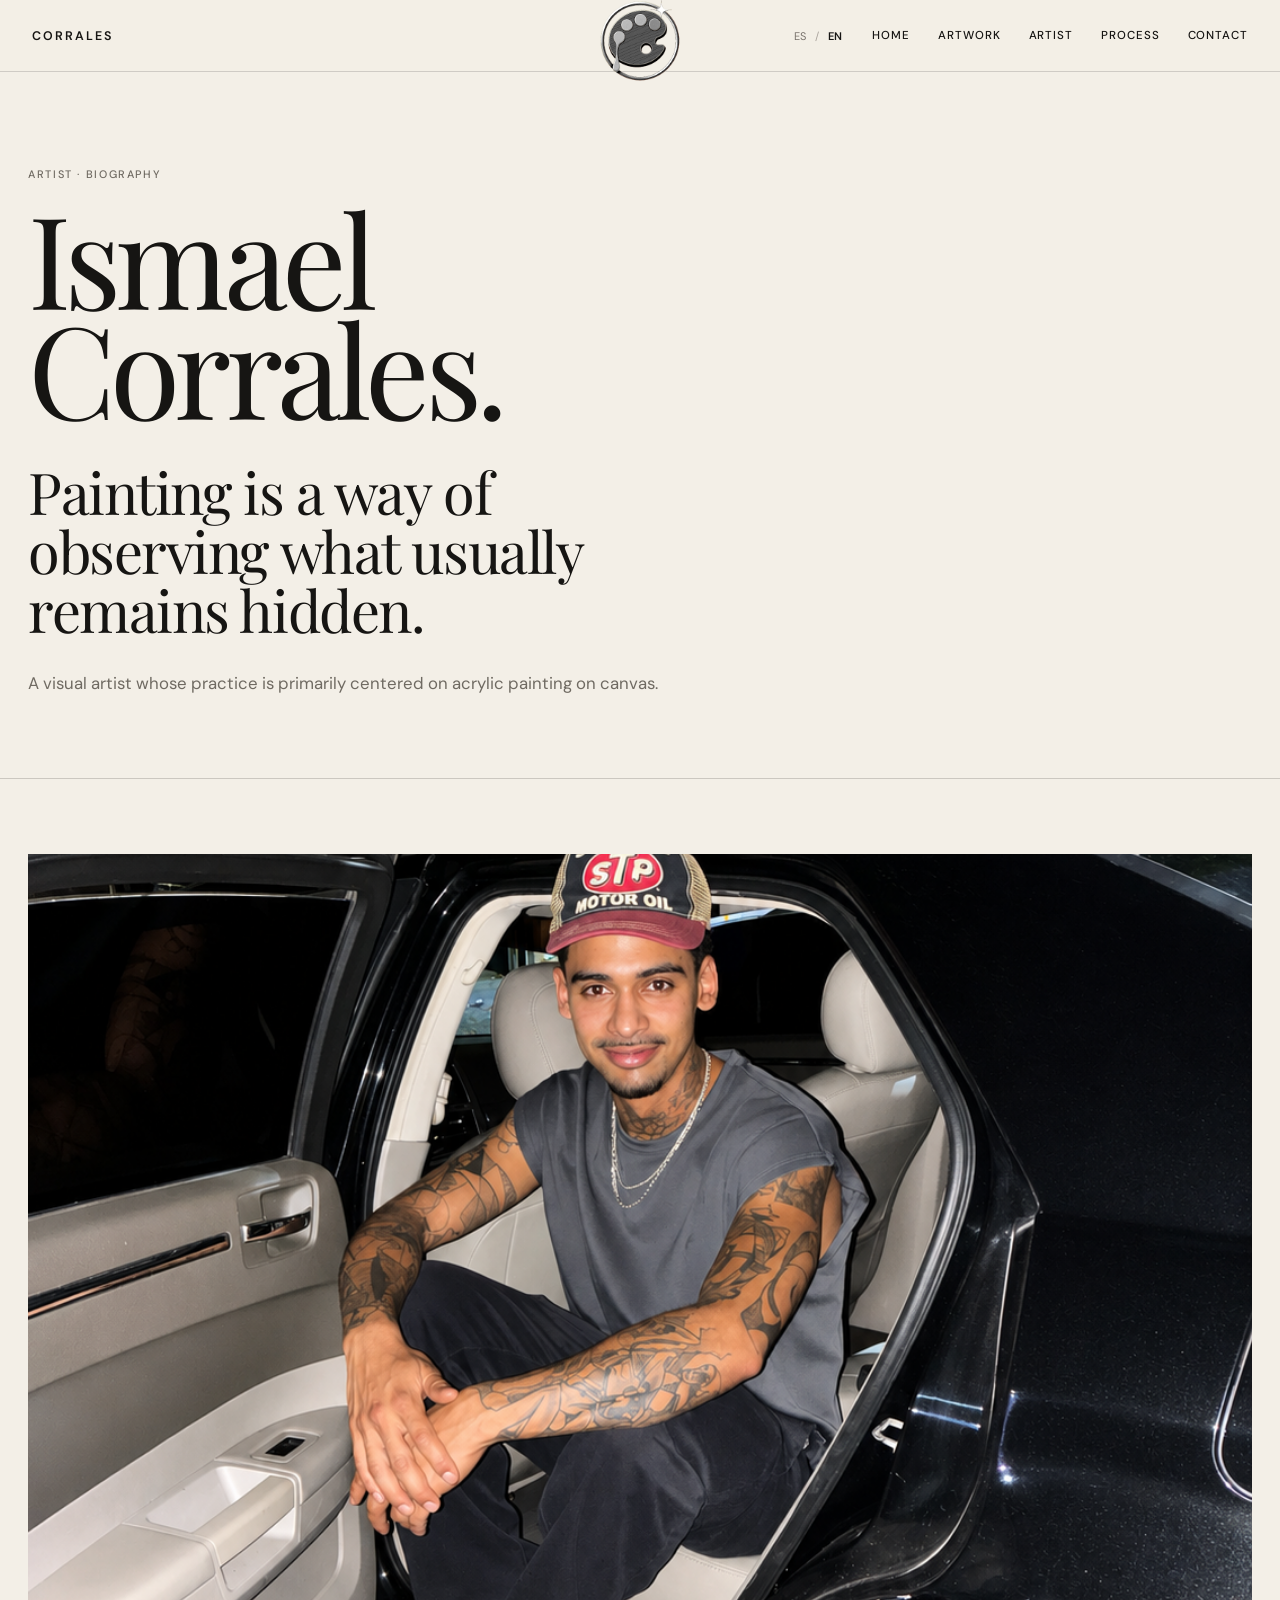
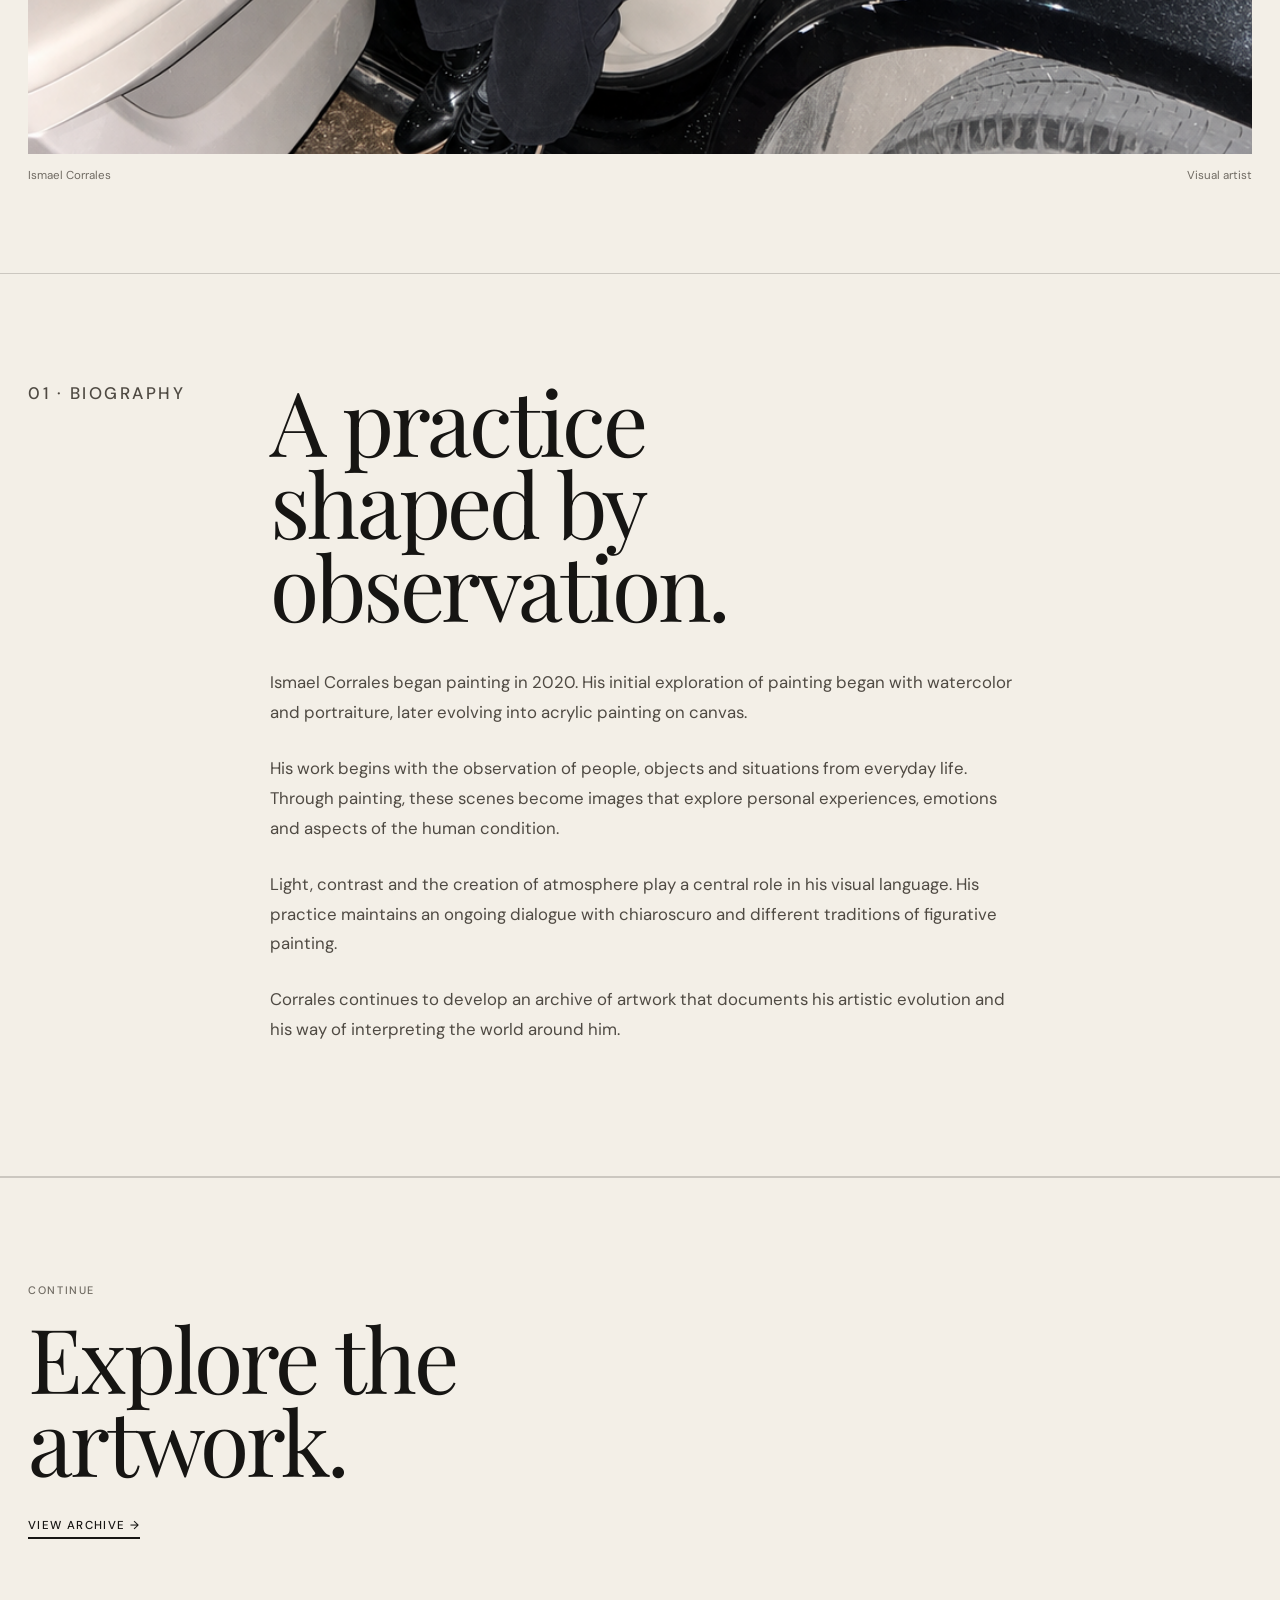
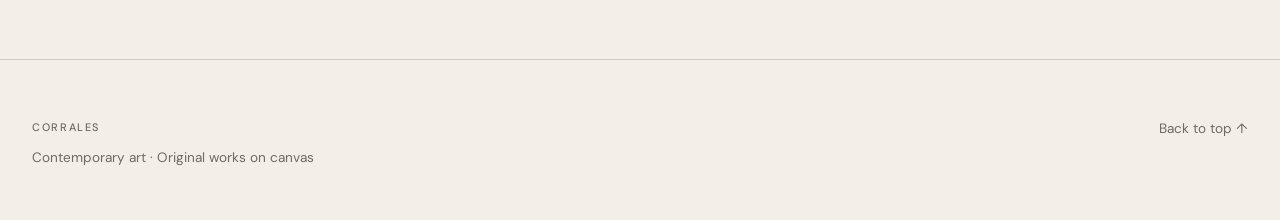
==== commit b56e9cab: "Update artista.html" ====
--- a/artista.html
+++ b/artista.html
@@ -48,6 +48,46 @@
       display: none;
     }
 
+    /* SELECTOR DE IDIOMAS */
+
+    .language-switcher {
+      display: flex;
+      align-items: center;
+      justify-content: center;
+      gap: 7px;
+      font-family: "DM Sans", sans-serif;
+      font-size: 11px;
+      letter-spacing: .08em;
+      white-space: nowrap;
+    }
+
+    .language-switcher button {
+      padding: 5px 2px;
+      border: 0;
+      background: transparent;
+      color: #77716a;
+      font: inherit;
+      cursor: pointer;
+    }
+
+    .language-switcher button.active,
+    .language-switcher button[aria-pressed="true"] {
+      color: #161513;
+      font-weight: 600;
+    }
+
+    .language-switcher span {
+      color: #aaa49c;
+    }
+
+    .desktop-language {
+      margin-left: auto;
+      margin-right: 28px;
+    }
+
+    .mobile-language {
+      display: none;
+    }
 
     /* PRESENTACIÓN */
 
@@ -87,7 +127,6 @@
       color: var(--muted);
     }
 
-
     /* RETRATO */
 
     .artist-portrait {
@@ -117,7 +156,6 @@
       color: var(--muted);
     }
 
-
     /* BIOGRAFÍA */
 
     .artist-bio {
@@ -155,7 +193,6 @@
       color: #4f4a43;
     }
 
-
     /* CIERRE */
 
     .artist-final {
@@ -177,7 +214,6 @@
       letter-spacing: -.035em;
     }
 
-
     /* VERSIÓN MÓVIL */
 
     @media (max-width: 800px) {
@@ -195,17 +231,37 @@
         display: none !important;
       }
 
+      .desktop-language {
+        display: none !important;
+      }
+
+      .mobile-language {
+        display: flex;
+        justify-content: flex-start;
+        padding: 12px 0 18px;
+        border-bottom: 1px solid rgba(22,21,19,.18);
+      }
+
+      .mobile-language button {
+        font-size: 13px;
+      }
+
       .mobile-menu-toggle {
         display: block !important;
-        border: 0;
-        background: transparent;
-        color: #161513;
-        font-family: "DM Sans", sans-serif;
-        font-size: 12px;
-        font-weight: 500;
-        letter-spacing: .12em;
-        text-transform: uppercase;
-        padding: 10px 0;
+        visibility: visible !important;
+        opacity: 1 !important;
+        position: relative !important;
+        z-index: 100001 !important;
+        margin: 0 !important;
+        padding: 10px 0 !important;
+        border: 0 !important;
+        background: transparent !important;
+        color: #161513 !important;
+        font-family: "DM Sans", sans-serif !important;
+        font-size: 12px !important;
+        font-weight: 500 !important;
+        letter-spacing: .12em !important;
+        text-transform: uppercase !important;
         cursor: pointer;
       }
 
@@ -236,7 +292,6 @@
         text-decoration: none;
       }
 
-
       /* PRESENTACIÓN MÓVIL */
 
       .artist-hero {
@@ -255,7 +310,6 @@
         font-size: .98rem;
       }
 
-
       /* RETRATO MÓVIL */
 
       .artist-portrait {
@@ -269,7 +323,6 @@
       .artist-caption {
         font-size: .64rem;
       }
-
 
       /* BIOGRAFÍA MÓVIL */
 
@@ -294,7 +347,6 @@
         line-height: 1.72;
       }
 
-
       /* CIERRE MÓVIL */
 
       .artist-final {
@@ -310,7 +362,6 @@
   </style>
 
 </head>
-
 
 <body>
 
@@ -333,13 +384,57 @@
       >
     </a>
 
+    <!-- SELECTOR DE IDIOMAS EN COMPUTADORA -->
+
+    <div
+      class="language-switcher desktop-language"
+      role="group"
+      aria-label="Seleccionar idioma"
+    >
+      <button type="button" data-lang-button="es">
+        ES
+      </button>
+
+      <span>/</span>
+
+      <button type="button" data-lang-button="en">
+        EN
+      </button>
+    </div>
+
+    <!-- NAVEGACIÓN -->
+
     <nav class="nav">
 
-      <a href="./index.html">Inicio</a>
-      <a href="./obra.html">Obra</a>
-      <a href="./artista.html">Artista</a>
-      <a href="./proceso.html">Proceso</a>
-      <a href="./contacto.html">Contacto</a>
+      <a
+        href="./index.html"
+        data-es="Inicio"
+        data-en="Home"
+      >Inicio</a>
+
+      <a
+        href="./obra.html"
+        data-es="Obra"
+        data-en="Artwork"
+      >Obra</a>
+
+      <a
+        href="./artista.html"
+        data-es="Artista"
+        data-en="Artist"
+      >Artista</a>
+
+      <a
+        href="./proceso.html"
+        data-es="Proceso"
+        data-en="Process"
+      >Proceso</a>
+
+      <a
+        href="./contacto.html"
+        data-es="Contacto"
+        data-en="Contact"
+      >Contacto</a>
 
     </nav>
 
@@ -355,7 +450,6 @@
 
   </header>
 
-
   <!-- MENÚ MÓVIL -->
 
   <nav
@@ -364,15 +458,56 @@
     aria-label="Navegación móvil"
   >
 
-    <a href="./index.html">Inicio</a>
-    <a href="./obra.html">Obra</a>
-    <a href="./artista.html">Artista</a>
-    <a href="./proceso.html">Proceso</a>
-    <a href="./contacto.html">Contacto</a>
+    <!-- SELECTOR ES / EN -->
+
+    <div
+      class="language-switcher mobile-language"
+      role="group"
+      aria-label="Seleccionar idioma"
+    >
+      <button type="button" data-lang-button="es">
+        ES
+      </button>
+
+      <span>/</span>
+
+      <button type="button" data-lang-button="en">
+        EN
+      </button>
+    </div>
+
+    <a
+      href="./index.html"
+      data-es="Inicio"
+      data-en="Home"
+    >Inicio</a>
+
+    <a
+      href="./obra.html"
+      data-es="Obra"
+      data-en="Artwork"
+    >Obra</a>
+
+    <a
+      href="./artista.html"
+      data-es="Artista"
+      data-en="Artist"
+    >Artista</a>
+
+    <a
+      href="./proceso.html"
+      data-es="Proceso"
+      data-en="Process"
+    >Proceso</a>
+
+    <a
+      href="./contacto.html"
+      data-es="Contacto"
+      data-en="Contact"
+    >Contacto</a>
 
   </nav>
 
-
   <main>
 
     <!-- PRESENTACIÓN -->
@@ -381,7 +516,11 @@
 
       <div class="artist-hero-inner">
 
-        <p class="eyebrow">
+        <p
+          class="eyebrow"
+          data-es="ARTISTA · BIOGRAFÍA"
+          data-en="ARTIST · BIOGRAPHY"
+        >
           ARTISTA · BIOGRAFÍA
         </p>
 
@@ -389,11 +528,19 @@
           Ismael Corrales.
         </h1>
 
-        <p class="artist-statement">
+        <p
+          class="artist-statement"
+          data-es="Pintar es una forma de observar aquello que normalmente permanece oculto."
+          data-en="Painting is a way of observing what usually remains hidden."
+        >
           Pintar es una forma de observar aquello que normalmente permanece oculto.
         </p>
 
-        <p class="artist-intro">
+        <p
+          class="artist-intro"
+          data-es="Artista visual cuya práctica se desarrolla principalmente a través de la pintura acrílica sobre lienzo."
+          data-en="A visual artist whose practice is primarily centered on acrylic painting on canvas."
+        >
           Artista visual cuya práctica se desarrolla
           principalmente a través de la pintura acrílica sobre lienzo.
         </p>
@@ -401,7 +548,6 @@
       </div>
 
     </section>
-
 
     <!-- RETRATO -->
 
@@ -421,7 +567,10 @@
             Ismael Corrales
           </span>
 
-          <span>
+          <span
+            data-es="Artista visual"
+            data-en="Visual artist"
+          >
             Artista visual
           </span>
 
@@ -431,31 +580,43 @@
 
     </section>
 
-
     <!-- BIOGRAFÍA -->
 
     <section class="artist-bio">
 
       <div class="artist-bio-inner">
 
-        <p class="section-number">
+        <p
+          class="section-number"
+          data-es="01 · BIOGRAFÍA"
+          data-en="01 · BIOGRAPHY"
+        >
           01 · BIOGRAFÍA
         </p>
 
         <div class="artist-bio-content">
 
-          <h2>
+          <h2
+            data-es="Una práctica construida desde la observación."
+            data-en="A practice shaped by observation."
+          >
             Una práctica construida desde la observación.
           </h2>
 
-          <p>
+          <p
+            data-es="Ismael Corrales comenzó a pintar en 2020. Su acercamiento inicial surgió a través de la acuarela y el retrato, desarrollándose posteriormente hacia el acrílico sobre lienzo."
+            data-en="Ismael Corrales began painting in 2020. His initial exploration of painting began with watercolor and portraiture, later evolving into acrylic painting on canvas."
+          >
             Ismael Corrales comenzó a pintar en 2020.
             Su acercamiento inicial surgió a través de la acuarela y el
             retrato, desarrollándose posteriormente hacia el acrílico
             sobre lienzo.
           </p>
 
-          <p>
+          <p
+            data-es="Su trabajo parte de la observación de personas, objetos y situaciones de la vida cotidiana. A través de la pintura, estas escenas se transforman en imágenes que exploran experiencias personales, emociones y aspectos de la condición humana."
+            data-en="His work begins with the observation of people, objects and situations from everyday life. Through painting, these scenes become images that explore personal experiences, emotions and aspects of the human condition."
+          >
             Su trabajo parte de la observación de personas, objetos y
             situaciones de la vida cotidiana. A través de la pintura,
             estas escenas se transforman en imágenes que exploran
@@ -463,14 +624,20 @@
             condición humana.
           </p>
 
-          <p>
+          <p
+            data-es="La luz, el contraste y la construcción de atmósferas ocupan un lugar central dentro de su lenguaje visual. Su práctica mantiene una relación constante con el claroscuro y con distintas tradiciones de la pintura figurativa."
+            data-en="Light, contrast and the creation of atmosphere play a central role in his visual language. His practice maintains an ongoing dialogue with chiaroscuro and different traditions of figurative painting."
+          >
             La luz, el contraste y la construcción de atmósferas ocupan
             un lugar central dentro de su lenguaje visual. Su práctica
             mantiene una relación constante con el claroscuro y con
             distintas tradiciones de la pintura figurativa.
           </p>
 
-          <p>
+          <p
+            data-es="Corrales continúa desarrollando un archivo de obra que funciona como registro de su evolución artística y de su manera de interpretar el entorno."
+            data-en="Corrales continues to develop an archive of artwork that documents his artistic evolution and his way of interpreting the world around him."
+          >
             Corrales continúa desarrollando un archivo de obra que
             funciona como registro de su evolución artística y de su
             manera de interpretar el entorno.
@@ -482,25 +649,32 @@
 
     </section>
 
-
     <!-- CIERRE -->
-    <!-- La sección 02 · INFORMACIÓN fue eliminada -->
 
     <section class="artist-final">
 
       <div class="artist-final-inner">
 
-        <p class="eyebrow">
+        <p
+          class="eyebrow"
+          data-es="CONTINUAR"
+          data-en="CONTINUE"
+        >
           CONTINUAR
         </p>
 
-        <h2>
+        <h2
+          data-es="Explorar la obra."
+          data-en="Explore the artwork."
+        >
           Explorar la obra.
         </h2>
 
         <a
           href="./obra.html"
           class="text-link"
+          data-es="VER ARCHIVO →"
+          data-en="VIEW ARCHIVE →"
         >
           VER ARCHIVO →
         </a>
@@ -511,7 +685,6 @@
 
   </main>
 
-
   <!-- PIE DE PÁGINA -->
 
   <footer class="footer">
@@ -522,19 +695,25 @@
         CORRALES
       </p>
 
-      <p>
+      <p
+        data-es="Arte contemporáneo · Originales sobre lienzo"
+        data-en="Contemporary art · Original works on canvas"
+      >
         Arte contemporáneo · Originales sobre lienzo
       </p>
 
     </div>
 
-    <a href="#">
+    <a
+      href="#"
+      data-es="Volver arriba ↑"
+      data-en="Back to top ↑"
+    >
       Volver arriba ↑
     </a>
 
   </footer>
 
-
   <!-- FUNCIONES DEL MENÚ -->
 
   <script>
@@ -548,6 +727,33 @@
     const header =
       document.querySelector(".site-header");
 
+    function currentLanguage() {
+      return window.CorralesLanguage
+        ? window.CorralesLanguage.detect()
+        : "es";
+    }
+
+    function updateMenuButton(isOpen) {
+
+      const english = currentLanguage() === "en";
+
+      menuButton.textContent = isOpen
+        ? (english ? "CLOSE" : "CERRAR")
+        : (english ? "MENU" : "MENÚ");
+
+      menuButton.setAttribute(
+        "aria-expanded",
+        String(isOpen)
+      );
+
+      menuButton.setAttribute(
+        "aria-label",
+        isOpen
+          ? (english ? "Close menu" : "Cerrar menú")
+          : (english ? "Open menu" : "Abrir menú")
+      );
+
+    }
 
     /* ABRIR Y CERRAR MENÚ */
 
@@ -556,13 +762,7 @@
       const isOpen =
         mobileMenu.classList.toggle("open");
 
-      menuButton.textContent =
-        isOpen ? "CERRAR" : "MENÚ";
-
-      menuButton.setAttribute(
-        "aria-expanded",
-        isOpen ? "true" : "false"
-      );
+      updateMenuButton(isOpen);
 
       if (isOpen) {
         header.classList.remove("header-hidden");
@@ -570,7 +770,6 @@
 
     });
 
-
     /* CERRAR MENÚ AL NAVEGAR */
 
     mobileMenu.querySelectorAll("a").forEach(function(link) {
@@ -579,17 +778,43 @@
 
         mobileMenu.classList.remove("open");
 
-        menuButton.textContent = "MENÚ";
-
-        menuButton.setAttribute(
-          "aria-expanded",
-          "false"
+        updateMenuButton(false);
+
+      });
+
+    });
+
+    /* ACTUALIZAR MENÚ AL CAMBIAR IDIOMA */
+
+    window.addEventListener(
+      "corrales:languagechange",
+      function() {
+
+        updateMenuButton(
+          mobileMenu.classList.contains("open")
         );
 
-      });
-
-    });
-
+        const english = currentLanguage() === "en";
+
+        document.title = english
+          ? "Ismael Corrales — Artist"
+          : "Ismael Corrales — Artista";
+
+        const description = document.querySelector(
+          'meta[name="description"]'
+        );
+
+        if (description) {
+          description.setAttribute(
+            "content",
+            english
+              ? "Biography and artistic practice of Ismael Corrales."
+              : "Biografía y práctica artística de Ismael Corrales."
+          );
+        }
+
+      }
+    );
 
     /* ENCABEZADO INTELIGENTE */
 
@@ -632,6 +857,10 @@
     }, { passive: true });
 
   </script>
+
+  <!-- SISTEMA DE IDIOMAS -->
+
+  <script src="./idiomas.js?v=2"></script>
 
 </body>
 </html>
